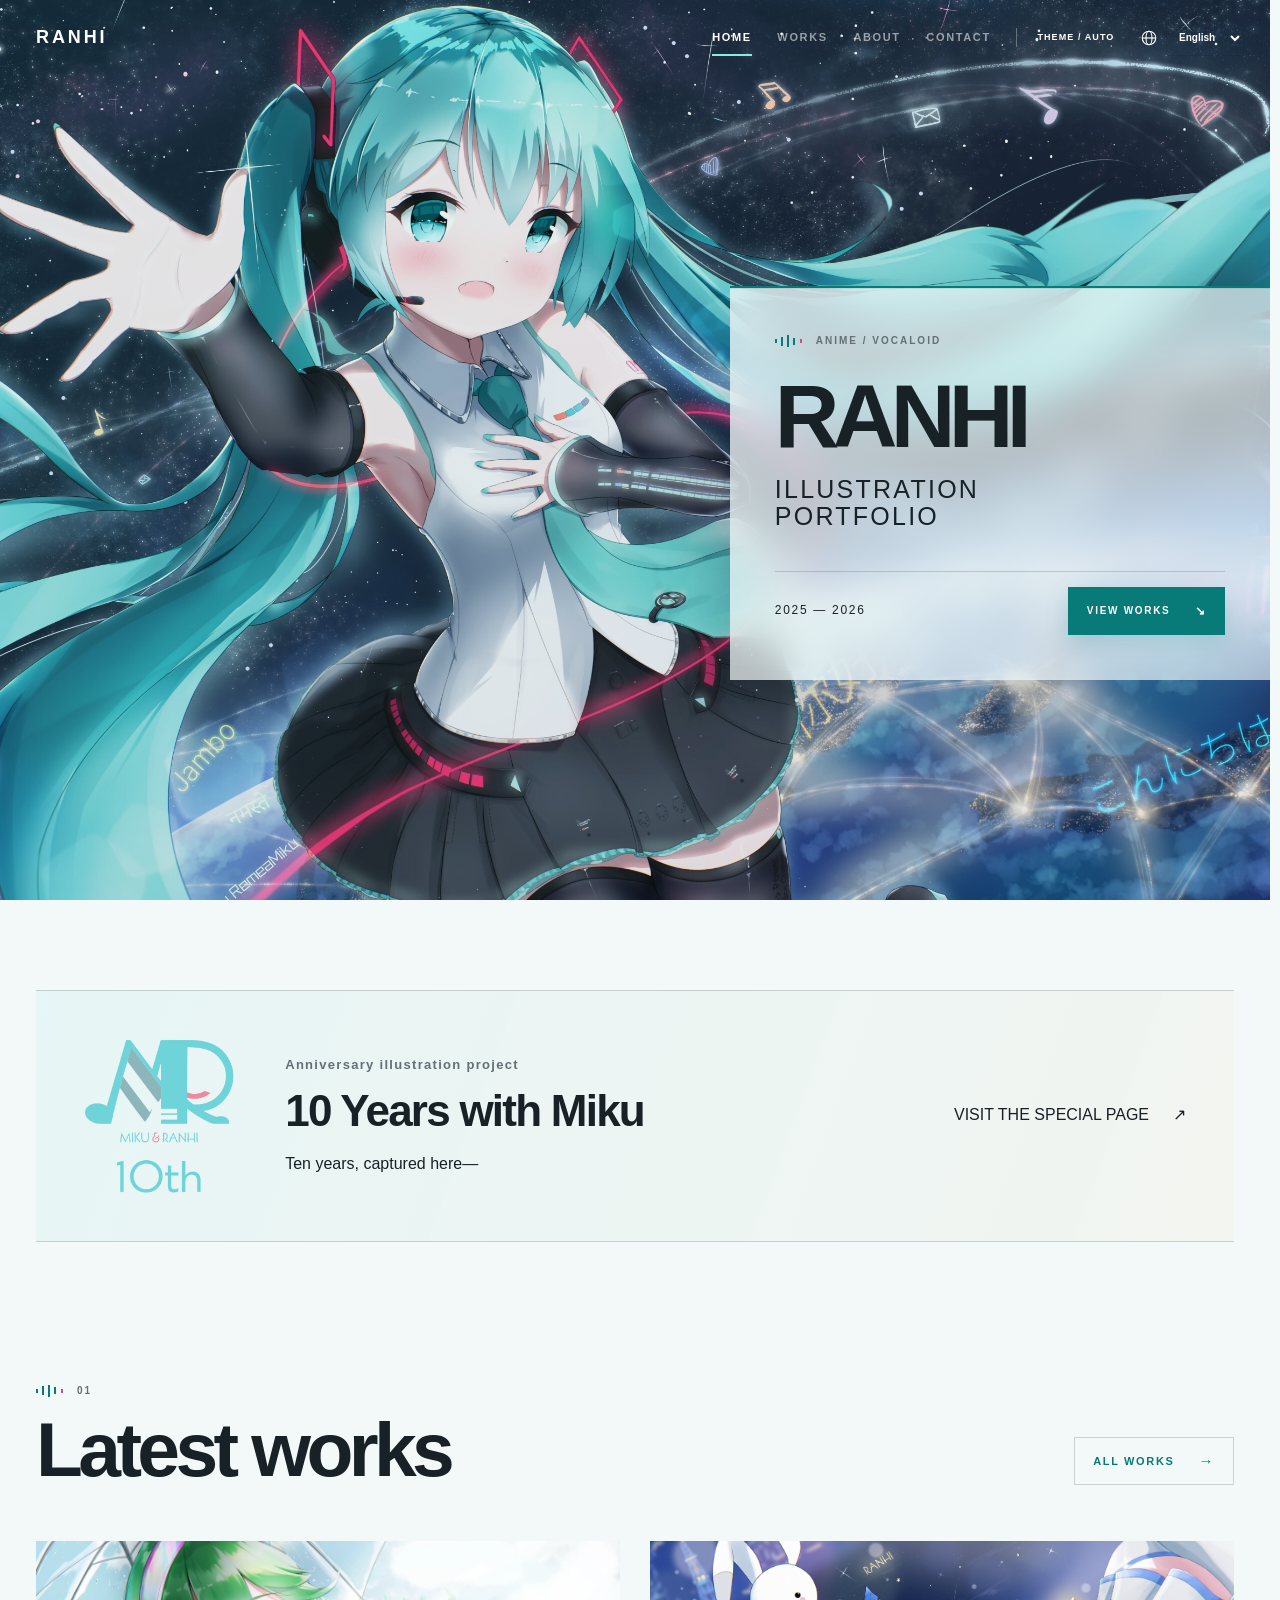
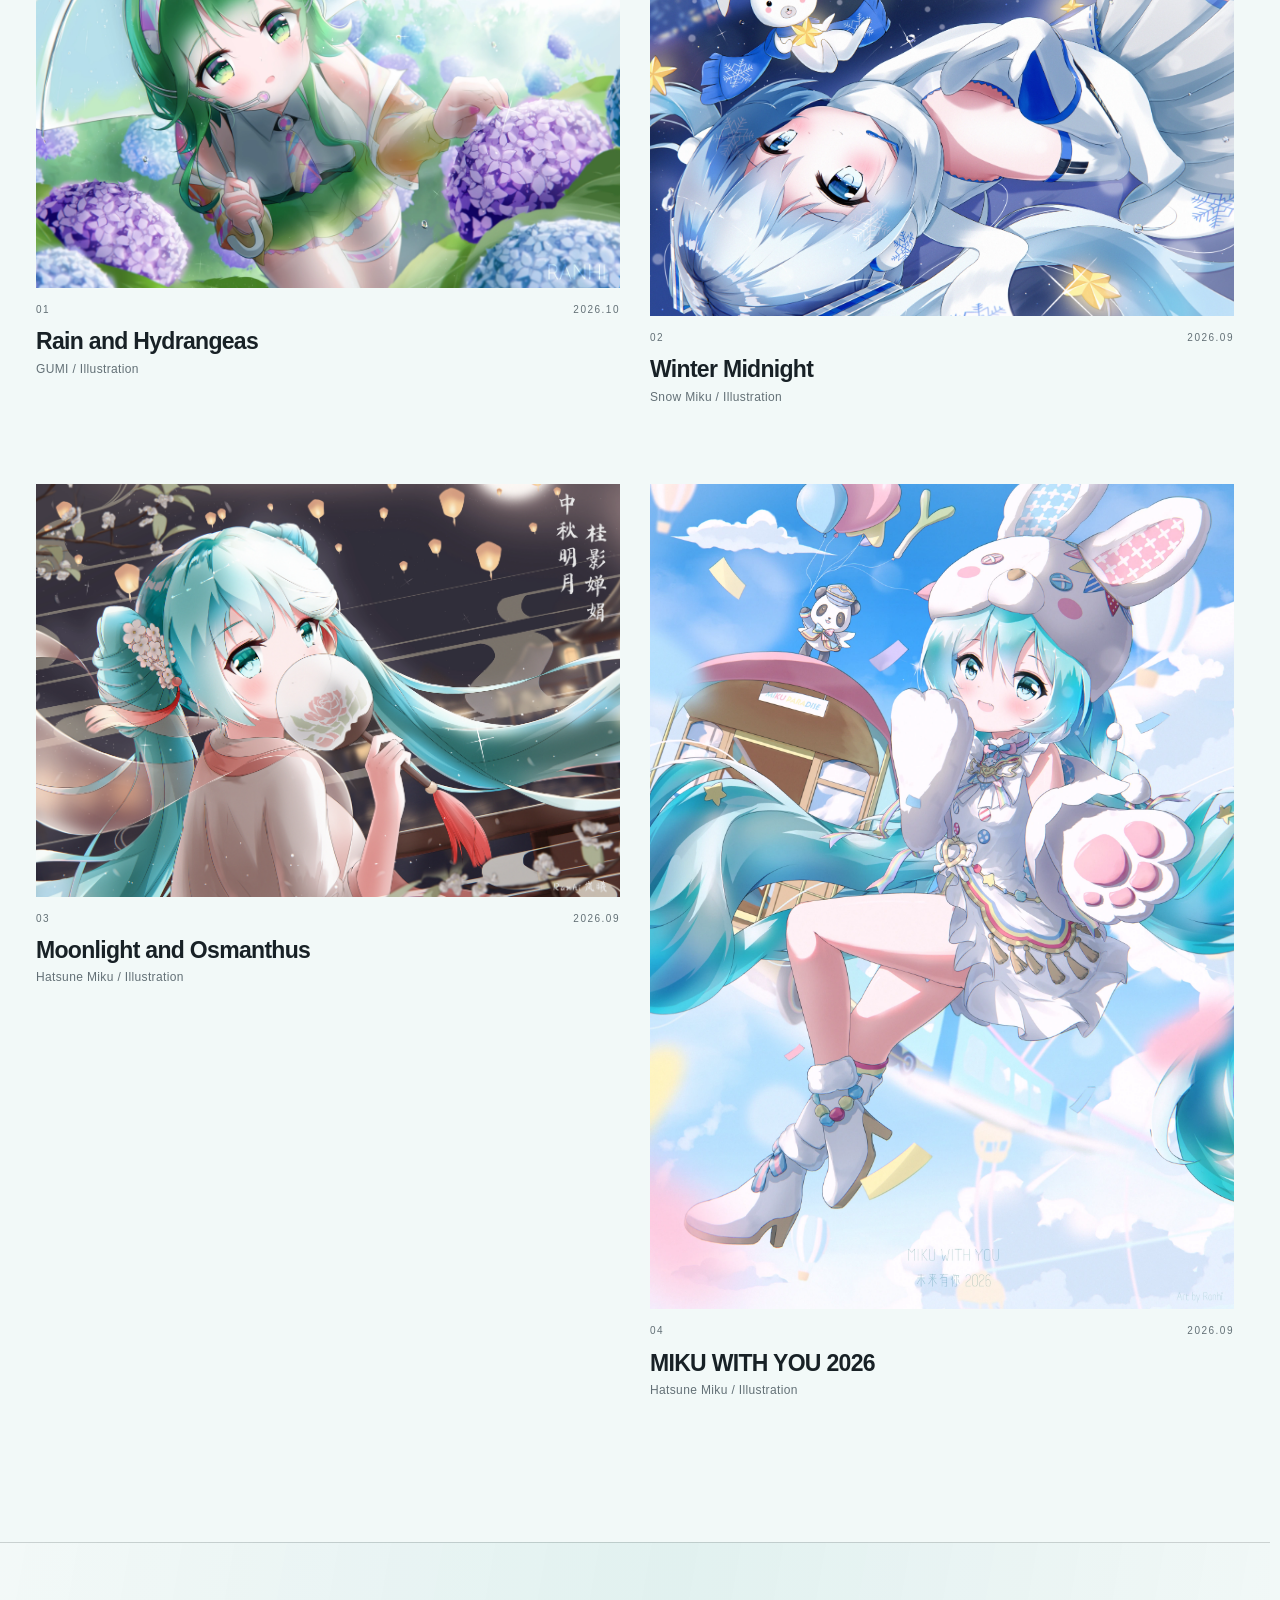
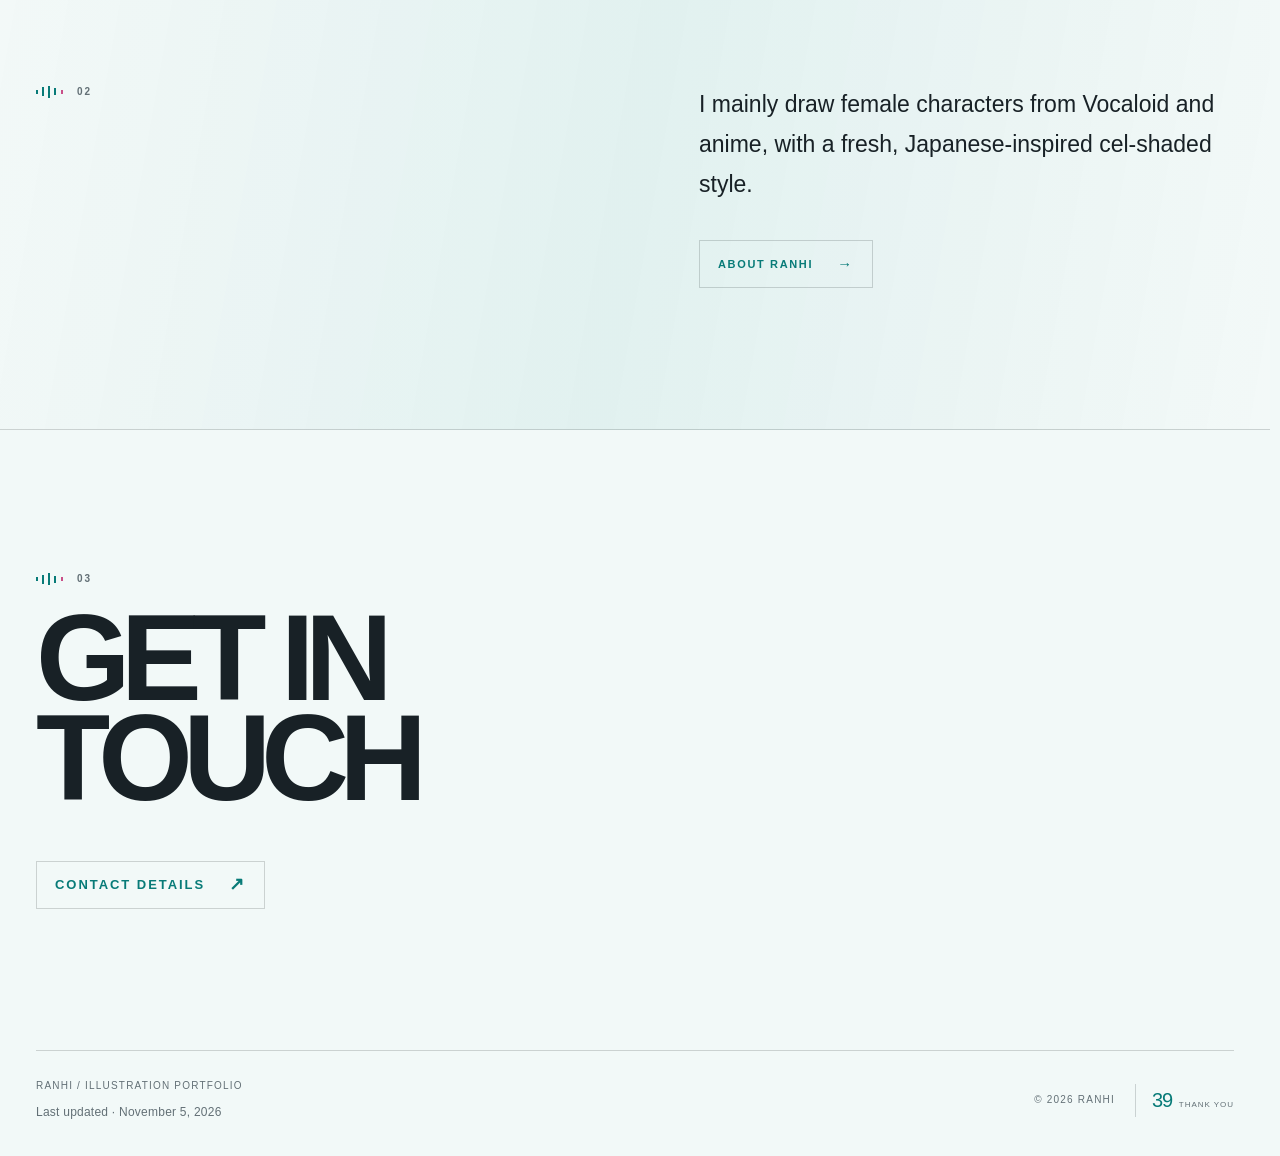
==== index.html @ 5abc390b "Update artist story with recent connection and guidance" ====
<!doctype html>
<html lang="en">
  <head>
    <meta charset="utf-8" />
    <link rel="canonical" href="https://ranhi.net/" />
    <meta name="viewport" content="width=device-width,initial-scale=1" />
    <meta name="description" content="RANHI — Anime illustration portfolio." />
    <title>RANHI — Illustration Portfolio</title>
    <link rel="icon" type="image/png" href="images/favicon.png" />
    <link rel="apple-touch-icon" href="images/favicon.png" />
    <script src="theme.js?v=20261007-1"></script>
    <style>html[data-i18n-state="loading"] body { visibility: hidden; }</style>
    <script src="i18n.js?v=20261105-1"></script>
    <link rel="stylesheet" href="style.css" />
    <link rel="stylesheet" href="atmosphere.css" />
    <link rel="stylesheet" href="theme.css?v=20260922-8" />
    <link rel="stylesheet" href="i18n.css?v=20261004-4" />
    <link rel="stylesheet" href="anniversary.css?v=20261103-1" />
  </head>
  <body class="home-page" data-page-title="portfolio">
    <header class="site-header site-header--overlay">
      <div class="container nav">
        <a class="brand" href="./" aria-label="RANHI home">RANHI</a>
        <nav class="navlinks" aria-label="Primary">
          <a href="./" aria-current="page" data-i18n="home">HOME</a
          ><a href="works/" data-i18n="works">WORKS</a><a href="about/" data-i18n="about">ABOUT</a
          ><a href="contact/" data-i18n="contact">CONTACT</a
          ><button class="theme-toggle" type="button" data-theme-toggle>
            THEME / AUTO
          </button>
          <label class="language-picker">
            <svg class="language-icon" viewBox="0 0 24 24" aria-hidden="true" focusable="false">
              <circle cx="12" cy="12" r="9"></circle>
              <ellipse cx="12" cy="12" rx="4" ry="9"></ellipse>
              <path d="M3 12h18"></path>
            </svg>
            <select data-language-select aria-label="Language">
              <option value="zh-Hans" lang="zh-Hans">简体中文</option>
              <option value="zh-Hant" lang="zh-Hant">繁體中文</option>
              <option value="en" lang="en">English</option>
              <option value="ja" lang="ja">日本語</option>
            </select>
          </label>
        </nav>
      </div>
    </header>
    <main>
      <!-- Full-screen cover and introduction -->
      <section class="hero" aria-labelledby="hero-title">
        <div
          class="hero-background"
          role="img"
          aria-label="Hatsune Miku cover illustration"
        ></div>
        <div class="hero-shade"></div>
        <div class="container hero-layout">
          <div class="glass-panel">
            <p class="eyebrow eyebrow--light" lang="en">
              ANIME / VOCALOID
            </p>
            <h1 id="hero-title">RANHI</h1>
            <p class="hero-subtitle">ILLUSTRATION<br />PORTFOLIO</p>
            <div class="hero-footer">
              <span>2025 — 2026</span
              ><a href="works/"
                >VIEW WORKS <span aria-hidden="true">↘</span></a
              >
            </div>
          </div>
        </div>
      </section>
      <!-- The special project is the first stop after the cover. -->
      <div class="anniversary-entry" data-home-content-start>
        <a class="anniversary-promo container" href="10-years-with-miku/" aria-labelledby="anniversary-promo-title anniversary-promo-action">
          <svg class="anniversary-logo" viewBox="247 289 506 520" aria-hidden="true" focusable="false">
            <image href="images/10-years-with-miku.png?v=20261004-2" width="1000" height="1000" />
          </svg>
          <div>
            <p class="anniversary-kicker" data-i18n="anniversaryLabel">Anniversary illustration project</p>
            <h2 id="anniversary-promo-title" lang="en">10 Years with Miku</h2>
            <p data-i18n="anniversaryPromo">Ten years, captured here—</p>
          </div>
          <span class="anniversary-promo-cta" id="anniversary-promo-action" data-i18n="anniversaryVisit">VISIT THE SPECIAL PAGE <span aria-hidden="true">↗</span></span>
        </a>
      </div>
      <!-- Latest four works; keep this order in sync with the Works page. -->
      <section class="section selected">
        <div class="container">
          <div class="section-head">
            <div>
              <p class="eyebrow">01</p>
              <h2>Latest works</h2>
            </div>
            <a class="text-link" href="works/"
              >ALL WORKS <span aria-hidden="true">→</span></a
            >
          </div>
          <div class="work-grid">
            <a class="work-card" href="works/#rain-and-hydrangeas">
              <div class="thumb">
                <img src="images/rain-and-hydrangeas.webp" alt="Rain and Hydrangeas — GUMI among hydrangeas after the rain" width="2564" height="1520" loading="lazy" />
              </div>
              <div class="card-meta"><span>01</span><span>2026.10</span></div>
              <h3 data-artwork-title="rain-and-hydrangeas">Rain and Hydrangeas</h3>
              <p>GUMI / Illustration</p>
            </a>
            <a class="work-card" href="works/#winter-midnight">
              <div class="thumb">
                <img
                  src="images/winter-midnight-a.webp"
                  alt="Winter Midnight — Snow Miku on the water on a snowy Sapporo night"
                  width="3071"
                  height="1969"
                  loading="lazy"
                />
              </div>
              <div class="card-meta"><span>02</span><span>2026.09</span></div>
              <h3 data-artwork-title="winter-midnight">Winter Midnight</h3>
              <p>Snow Miku / Illustration</p>
            </a>
            <a class="work-card" href="works/#moonlight-and-osmanthus">
              <div class="thumb">
                <img
                  src="images/moonlight-and-osmanthus.webp"
                  alt="Moonlight and Osmanthus"
                  width="4961"
                  height="3508"
                  loading="lazy"
                />
              </div>
              <div class="card-meta"><span>03</span><span>2026.09</span></div>
              <h3 data-artwork-title="moonlight-and-osmanthus">Moonlight and Osmanthus</h3>
              <p>Hatsune Miku / Illustration</p>
            </a>
            <a class="work-card" href="works/#miku-with-you"
              ><div class="thumb">
                <img
                  src="images/miku-with-you-2026-a.webp"
                  alt="MIKU WITH YOU 2026"
                  loading="lazy"
                />
              </div>
              <div class="card-meta"><span>04</span><span>2026.09</span></div>
              <h3 data-artwork-title="miku-with-you" data-title-original lang="en">MIKU WITH YOU 2026</h3>
              <p>Hatsune Miku / Illustration</p></a
            >

          </div>
        </div>
      </section>
      <!-- Short artist introduction -->
      <section class="section artist-intro">
        <div class="container about-grid">
          <div>
            <p class="eyebrow">02</p>
            <h2>My story</h2>
          </div>
          <div>
            <p class="intro-copy">
              I mainly draw female characters from Vocaloid and anime, with a fresh, Japanese-inspired cel-shaded style.
            </p>
            <a class="text-link" href="about/"
              >ABOUT RANHI <span aria-hidden="true">→</span></a
            >
          </div>
        </div>
      </section>
      <!-- Contact call to action -->
      <section class="section contact-callout">
        <div class="container">
          <p class="eyebrow">03</p>
          <h2>GET IN<br />TOUCH</h2>
          <a class="text-link text-link--large" href="contact/"
            >GET IN TOUCH <span aria-hidden="true">↗</span></a
          >
        </div>
      </section>
    </main>
    <footer class="footer container">
      <div class="footer-meta">
        <span lang="en">RANHI / ILLUSTRATION PORTFOLIO</span>
        <span class="last-updated"><span data-i18n="lastUpdated">Last updated</span> · <time data-last-updated datetime="2026-11-05">November 5, 2026</time></span>
      </div>
      <div class="footer-signoff">
        <span>© 2026 RANHI</span
        ><span class="miku-signature" lang="en" aria-label="39 — Thank you"
          ><b aria-hidden="true">39</b
          ><small aria-hidden="true">THANK YOU</small></span
        >
      </div>
    </footer>
  </body>
</html>
---- style.css ----
:root {
  --ink: #182126;
  --paper: #f4f5f2;
  --line: rgba(24, 33, 38, 0.18);
  --muted: #637076;
  --aqua: #67d7d2;
}
* {
  box-sizing: border-box;
}
html {
  scroll-behavior: smooth;
}
body {
  margin: 0;
  background: var(--paper);
  color: var(--ink);
  font-family: Inter, "Noto Sans JP", "Helvetica Neue", Arial, sans-serif;
  line-height: 1.65;
  overflow-x: hidden;
}
a {
  color: inherit;
  text-decoration: none;
}
img {
  display: block;
  max-width: 100%;
}
button {
  font: inherit;
}
.container {
  width: min(1220px, calc(100% - 72px));
  margin: auto;
}
.site-header {
  height: 76px;
  border-bottom: 1px solid var(--line);
  background: rgba(244, 245, 242, 0.9);
  backdrop-filter: blur(15px);
  position: sticky;
  top: 0;
  z-index: 10;
}
.site-header--overlay {
  position: absolute;
  width: 100%;
  background: linear-gradient(#06151c80, transparent);
  border: 0;
  backdrop-filter: none;
  color: #fff;
}
.nav {
  height: 100%;
  display: flex;
  align-items: center;
  justify-content: space-between;
}
.brand {
  font-size: 18px;
  font-weight: 800;
  letter-spacing: 0.16em;
}
.navlinks {
  display: flex;
  align-items: center;
  gap: 30px;
  font-size: 11px;
  font-weight: 600;
  letter-spacing: 0.15em;
}
.navlinks a {
  opacity: 0.55;
  transition: opacity 0.2s;
}
.navlinks a:hover,
.navlinks a[aria-current="page"] {
  opacity: 1;
}
.hero {
  min-height: 100svh;
  position: relative;
  isolation: isolate;
  display: grid;
  align-items: end;
  padding: 132px 0 66px;
  color: #fff;
  overflow: hidden;
}
.hero-background {
  position: absolute;
  inset: -22px;
  background: url("images/cover-the-new-mirai.webp") center/cover no-repeat;
  filter: brightness(0.77) saturate(0.84) blur(5px);
  z-index: -2;
}
.hero-shade {
  position: absolute;
  inset: 0;
  background:
    linear-gradient(115deg, rgba(5, 20, 28, 0.52), rgba(5, 20, 28, 0.04) 65%),
    linear-gradient(0deg, rgba(5, 20, 28, 0.36), transparent 55%);
  z-index: -1;
}
.hero-layout {
  display: flex;
  justify-content: flex-start;
}
.glass-panel {
  width: min(560px, 100%);
  padding: clamp(32px, 5vw, 70px);
  border: 1px solid rgba(255, 255, 255, 0.4);
  background: linear-gradient(
    135deg,
    rgba(255, 255, 255, 0.22),
    rgba(255, 255, 255, 0.06)
  );
  box-shadow:
    0 20px 70px rgba(0, 0, 0, 0.24),
    inset 0 1px rgba(255, 255, 255, 0.28);
  backdrop-filter: blur(18px);
  border-radius: 3px;
}
.eyebrow {
  margin: 0;
  color: var(--muted);
  font-size: 10px;
  font-weight: 600;
  letter-spacing: 0.2em;
}
.eyebrow--light {
  color: rgba(255, 255, 255, 0.83);
}
.glass-panel h1,
.page-intro h1 {
  font-size: clamp(64px, 10vw, 148px);
  line-height: 0.82;
  letter-spacing: -0.075em;
  margin: 30px 0 23px;
}
.hero-subtitle {
  font-size: clamp(17px, 2.1vw, 25px);
  line-height: 1.1;
  letter-spacing: 0.09em;
  margin: 0;
}
.hero-footer {
  margin-top: 64px;
  padding-top: 15px;
  border-top: 1px solid rgba(255, 255, 255, 0.42);
  display: flex;
  align-items: center;
  justify-content: space-between;
  font-size: 10px;
  letter-spacing: 0.17em;
}
.hero-footer a {
  font-weight: 700;
}
.hero-footer span {
  font-size: 1.2em;
}
.section {
  padding: clamp(84px, 11vw, 165px) 0;
}
.section-head {
  display: flex;
  justify-content: space-between;
  align-items: flex-end;
  gap: 32px;
  margin-bottom: 56px;
}
.section h2 {
  font-size: clamp(43px, 6vw, 78px);
  line-height: 0.93;
  letter-spacing: -0.06em;
  margin: 15px 0 0;
}
.text-link {
  display: inline-flex;
  gap: 15px;
  border-bottom: 1px solid currentColor;
  padding-bottom: 7px;
  font-size: 11px;
  font-weight: 700;
  letter-spacing: 0.15em;
  white-space: nowrap;
}
.text-link span {
  font-size: 1.35em;
  line-height: 0.7;
}
.work-grid {
  display: grid;
  grid-template-columns: repeat(2, minmax(0, 1fr));
  gap: 76px 30px;
}
.thumb {
  background: #e4e9e7;
  overflow: hidden;
}
.thumb img {
  width: 100%;
  height: auto;
  transition:
    transform 0.55s cubic-bezier(0.2, 0.7, 0.2, 1),
    filter 0.4s;
}
.work-card:hover img {
  transform: scale(1.018);
  filter: saturate(1.08);
}
.card-meta {
  display: flex;
  justify-content: space-between;
  margin-top: 14px;
  color: var(--muted);
  font-size: 10px;
  letter-spacing: 0.15em;
}
.work-card h3 {
  font-size: clamp(17px, 2vw, 23px);
  letter-spacing: -0.03em;
  line-height: 1.15;
  margin: 10px 0 5px;
}
.work-card p,
.type {
  margin: 0;
  color: var(--muted);
  font-size: 12px;
  letter-spacing: 0.03em;
}
.artist-intro {
  border-top: 1px solid var(--line);
  border-bottom: 1px solid var(--line);
}
.about-grid,
.about-page-grid {
  display: grid;
  grid-template-columns: repeat(2, minmax(0, 1fr));
  gap: clamp(45px, 10vw, 170px);
}
.intro-copy,
.bio {
  font-size: clamp(17px, 2vw, 23px);
  line-height: 1.75;
  margin: 0 0 36px;
}
.contact-callout h2 {
  font-size: clamp(54px, 9.5vw, 145px);
  letter-spacing: -0.08em;
  line-height: 0.82;
  margin: 22px 0 52px;
}
.text-link--large {
  font-size: 13px;
}
.footer {
  border-top: 1px solid var(--line);
  padding: 27px 0 33px;
  display: flex;
  justify-content: space-between;
  color: var(--muted);
  font-size: 10px;
  letter-spacing: 0.12em;
}
.page-intro {
  padding: clamp(92px, 13vw, 170px) 0 clamp(68px, 9vw, 110px);
  border-bottom: 1px solid var(--line);
}
.page-intro h1 {
  margin: 24px 0 30px;
}
.works-intro h1 {
  font-size: clamp(57px, 9vw, 132px);
}
.page-lead {
  max-width: 550px;
  margin: 0;
  color: var(--muted);
  font-size: 15px;
}
.about-page-grid {
  padding: clamp(75px, 10vw, 140px) 0;
}
.facts {
  display: grid;
  grid-template-columns: repeat(2, minmax(0, 1fr));
  gap: 26px;
}
.facts--stack {
  display: grid;
  grid-template-columns: 1fr;
  gap: 24px;
}
.fact {
  border-top: 1px solid var(--line);
  padding-top: 11px;
}
.fact span,
.detail dt,
.notes > span,
.variant > span {
  color: var(--muted);
  font-size: 10px;
  font-weight: 600;
  letter-spacing: 0.16em;
}
.fact strong {
  display: block;
  font-size: 15px;
  line-height: 1.55;
  margin-top: 7px;
}
.fact small {
  color: var(--muted);
  font-size: 11px;
  font-weight: 500;
}
.detail {
  display: grid;
  grid-template-columns: minmax(0, 1.32fr) minmax(290px, 0.68fr);
  align-items: start;
  gap: clamp(42px, 7vw, 104px);
  padding: clamp(75px, 11vw, 145px) 0;
  border-bottom: 1px solid var(--line);
  scroll-margin-top: 76px;
}
.detail-image {
  background: #e4e9e7;
}
.detail-image img {
  width: 100%;
  height: auto;
  opacity: 1;
  transition: opacity 0.11s ease;
}
.detail-image img.is-changing {
  opacity: 0.12;
}
.detail-info {
  padding-top: 6px;
}
.detail-info h2 {
  font-size: clamp(34px, 4.2vw, 58px);
  line-height: 0.98;
  letter-spacing: -0.06em;
  margin: 14px 0 10px;
}
.detail-info .type {
  margin-bottom: 31px;
}
.detail dl {
  display: grid;
  grid-template-columns: repeat(2, minmax(0, 1fr));
  gap: 24px 18px;
  border-top: 1px solid var(--line);
  padding-top: 18px;
  margin: 31px 0 0;
}
.detail dl div {
  min-width: 0;
}
.detail dd {
  font-size: 13px;
  margin: 5px 0 0;
}
.notes {
  border-top: 1px solid var(--line);
  padding-top: 18px;
  margin-top: 42px;
}
.notes p {
  font-size: 13px;
  color: #3d4b50;
  margin: 10px 0 0;
}
.variant {
  display: flex;
  align-items: center;
  justify-content: space-between;
  padding: 14px 0;
  border-top: 1px solid var(--line);
  border-bottom: 1px solid var(--line);
}
.variant > div {
  display: flex;
  gap: 5px;
}
.variant button {
  cursor: pointer;
  width: 34px;
  height: 31px;
  border: 1px solid var(--line);
  color: var(--ink);
  background: transparent;
  font-size: 11px;
  font-weight: 700;
}
.variant button[aria-pressed="true"] {
  background: var(--ink);
  color: var(--paper);
  border-color: var(--ink);
}
.contact-page {
  min-height: calc(100svh - 76px - 72px);
}
.contact-page h1 {
  font-size: clamp(56px, 9vw, 132px);
  line-height: 0.83;
}
.contact-list {
  margin-top: 65px;
  max-width: 700px;
}
.contact-list a {
  border-top: 1px solid var(--line);
  padding: 18px 0;
  display: flex;
  justify-content: space-between;
  font-size: clamp(17px, 2vw, 25px);
  letter-spacing: -0.03em;
}
.contact-list a:last-child {
  border-bottom: 1px solid var(--line);
}
@media (max-width: 760px) {
  .container {
    width: min(100% - 34px, 1220px);
  }
  .site-header {
    height: 64px;
  }
  .navlinks {
    gap: 13px;
    font-size: 9px;
    letter-spacing: 0.11em;
  }
  .brand {
    font-size: 16px;
  }
  .hero {
    padding: 100px 0 32px;
    min-height: 760px;
  }
  .hero-background {
    background-position: 45% center;
    inset: -15px;
  }
  .glass-panel {
    padding: 31px 25px;
  }
  .glass-panel h1 {
    margin-top: 26px;
  }
  .hero-footer {
    margin-top: 48px;
  }
  .section-head {
    display: block;
    margin-bottom: 42px;
  }
  .section-head .text-link {
    margin-top: 28px;
  }
  .work-grid {
    grid-template-columns: 1fr;
    gap: 52px;
  }
  .about-grid,
  .about-page-grid,
  .detail {
    grid-template-columns: 1fr;
    gap: 40px;
  }
  .facts {
    grid-template-columns: 1fr 1fr;
  }
  .detail {
    padding: 74px 0;
  }
  .detail-info {
    padding: 0;
  }
  .footer {
    display: block;
    line-height: 2;
  }
  .footer span {
    display: block;
  }
  .page-intro {
    padding: 90px 0 65px;
  }
  .contact-page {
    min-height: calc(100svh - 64px - 72px);
  }
  .contact-list {
    margin-top: 42px;
  }
  .detail dl {
    gap: 18px;
  }
  .notes {
    margin-top: 32px;
  }
}
---- atmosphere.css ----
/* A quiet colour field behind the portfolio; artwork remains the visual focus. */
body {
  background:
    radial-gradient(
      68rem 46rem at -12% 24%,
      rgba(102, 217, 210, 0.12),
      transparent 62%
    ),
    radial-gradient(
      58rem 44rem at 112% 63%,
      rgba(218, 166, 220, 0.1),
      transparent 61%
    ),
    #f3f7f7;
  background-attachment: fixed;
}

.artist-intro {
  background: linear-gradient(
    100deg,
    rgba(255, 255, 255, 0.34),
    rgba(208, 239, 237, 0.2),
    rgba(255, 255, 255, 0.28)
  );
}
---- theme.css ----
:root,
[data-theme="light"] {
  color-scheme: light;
  --ink: #182126;
  --paper: #f3f7f7;
  --line: rgba(24, 33, 38, 0.18);
  --muted: #637076;
  --surface: rgba(244, 248, 248, 0.9);
  --image-surface: #e4e9e7;
}
html {
  scrollbar-gutter: stable;
  scrollbar-width: thin;
  scrollbar-color: color-mix(in srgb, var(--accent) 62%, var(--paper))
    var(--paper);
}
html::-webkit-scrollbar {
  width: 10px;
}
html::-webkit-scrollbar-track {
  background: var(--paper);
}
html::-webkit-scrollbar-thumb {
  background: color-mix(in srgb, var(--accent) 62%, var(--paper));
  border: 3px solid var(--paper);
  border-radius: 0;
}
html::-webkit-scrollbar-thumb:hover {
  background: color-mix(in srgb, var(--accent) 86%, var(--paper));
}
html::-webkit-scrollbar-corner {
  background: var(--paper);
}
@media (prefers-color-scheme: dark) {
  :root[data-theme="auto"] {
    color-scheme: dark;
    --ink: #edf5f3;
    --paper: #101719;
    --line: rgba(229, 244, 241, 0.18);
    --muted: #a1b1b0;
    --surface: rgba(16, 23, 25, 0.88);
    --image-surface: #1b292b;
  }
}
[data-theme="dark"] {
  color-scheme: dark;
  --ink: #edf5f3;
  --paper: #101719;
  --line: rgba(229, 244, 241, 0.18);
  --muted: #a1b1b0;
  --surface: rgba(16, 23, 25, 0.88);
  --image-surface: #1b292b;
}
body {
  background:
    radial-gradient(
      68rem 46rem at -12% 24%,
      rgba(102, 217, 210, 0.12),
      transparent 62%
    ),
    radial-gradient(
      58rem 44rem at 112% 63%,
      rgba(218, 166, 220, 0.1),
      transparent 61%
    ),
    var(--paper);
}
.site-header {
  background: var(--surface);
}
.thumb,
.detail-image {
  background: var(--image-surface);
}
.artist-intro {
  background: linear-gradient(
    100deg,
    rgba(255, 255, 255, 0.05),
    rgba(79, 165, 160, 0.1),
    rgba(255, 255, 255, 0.04)
  );
}
.notes p {
  color: var(--ink);
}
.theme-toggle {
  border: 0;
  border-left: 1px solid var(--line);
  background: transparent;
  color: inherit;
  padding: 2px 0 2px 20px;
  font-size: 9px;
  font-weight: 700;
  letter-spacing: 0.12em;
  cursor: pointer;
}
.theme-toggle:hover {
  color: var(--aqua);
}
.artist-portrait {
  width: min(190px, 45vw);
  aspect-ratio: 1;
  border-radius: 50%;
  object-fit: cover;
  border: 1px solid var(--line);
  box-shadow: 0 18px 42px rgba(16, 47, 52, 0.15);
}
.artist-copy {
  display: flex;
  align-items: flex-start;
  gap: clamp(24px, 4vw, 55px);
}
@media (max-width: 760px) {
  .theme-toggle {
    padding-left: 12px;
    font-size: 8px;
  }
  .artist-copy {
    display: block;
  }
  .artist-portrait {
    margin-bottom: 28px;
    width: 145px;
  }
}

@media (min-width: 761px) {
  .artist-portrait {
    width: min(135px, 35vw);
  }
  .artist-copy {
    gap: clamp(22px, 2.5vw, 32px);
  }
}

/* The homepage header stays above the cover and becomes glass on scroll. */
:root {
  --paper: #f2f9f8;
  --surface: rgba(242, 249, 248, 0.92);
  --ambient-mint: rgba(100, 220, 208, 0.14);
  --ambient-pink: rgba(219, 167, 211, 0.08);
  --edge-glow: none;
  --hero-overlay:
    linear-gradient(
      120deg,
      rgba(53, 204, 196, 0.08),
      rgba(204, 112, 166, 0.045)
    ),
    linear-gradient(rgba(7, 25, 34, 0.045), rgba(7, 25, 34, 0.1));
}
[data-theme="dark"] {
  --paper: #0b141c;
  --surface: rgba(11, 20, 28, 0.92);
  --image-surface: #13212b;
  --ambient-mint: rgba(57, 187, 181, 0.12);
  --ambient-pink: rgba(126, 108, 174, 0.08);
  --edge-glow: 0 1px 14px rgba(103, 215, 210, 0.09);
  --hero-overlay:
    linear-gradient(120deg, rgba(15, 112, 116, 0.17), rgba(82, 38, 91, 0.14)),
    linear-gradient(rgba(3, 10, 18, 0.16), rgba(3, 10, 18, 0.28));
}
@media (prefers-color-scheme: dark) {
  :root[data-theme="auto"] {
    --paper: #0b141c;
    --surface: rgba(11, 20, 28, 0.92);
    --image-surface: #13212b;
    --ambient-mint: rgba(57, 187, 181, 0.12);
    --ambient-pink: rgba(126, 108, 174, 0.08);
    --edge-glow: 0 1px 14px rgba(103, 215, 210, 0.09);
    --hero-overlay:
      linear-gradient(120deg, rgba(15, 112, 116, 0.17), rgba(82, 38, 91, 0.14)),
      linear-gradient(rgba(3, 10, 18, 0.16), rgba(3, 10, 18, 0.28));
  }
}
body {
  background:
    radial-gradient(
      68rem 46rem at -12% 24%,
      var(--ambient-mint),
      transparent 62%
    ),
    radial-gradient(
      58rem 44rem at 112% 63%,
      var(--ambient-pink),
      transparent 61%
    ),
    var(--paper);
  background-attachment: fixed;
}
html.home-intro-pending,
html.home-intro-pending body {
  overflow: hidden;
}
:root {
  --home-intro-duration: 0.9s;
}
.home-intro-pending .site-header--overlay,
.home-intro-pending .glass-panel {
  pointer-events: none;
}
.home-intro-pending .site-header--overlay {
  transition:
    opacity var(--home-intro-duration) ease,
    transform var(--home-intro-duration) cubic-bezier(0.2, 0.75, 0.22, 1);
}
.home-intro-pending .glass-panel {
  transition:
    opacity var(--home-intro-duration) ease,
    transform var(--home-intro-duration) cubic-bezier(0.2, 0.75, 0.22, 1),
    filter var(--home-intro-duration) ease;
}
.home-intro-pending:not(.home-intro-revealing) .site-header--overlay {
  opacity: 0;
  transform: translateY(-24px);
}
.home-intro-pending:not(.home-intro-revealing) .glass-panel {
  opacity: 0;
  transform: translateX(58px) scale(0.98);
  filter: blur(8px);
}
.home-intro-pending.home-intro-revealing .site-header--overlay,
.home-intro-pending.home-intro-revealing .glass-panel {
  opacity: 1;
  transform: none;
  filter: none;
}
.site-header {
  transition:
    opacity 0.3s ease,
    background-color 0.2s ease,
    color 0.2s ease,
    border-color 0.2s ease;
}
.site-header,
.detail-image,
.variant button[aria-pressed="true"] {
  box-shadow: var(--edge-glow);
}
.footer {
  align-items: center;
  gap: 20px;
}
.footer-signoff {
  display: flex;
  align-items: center;
  gap: 20px;
}
.miku-signature {
  display: inline-flex;
  align-items: baseline;
  gap: 7px;
  padding-left: 16px;
  border-left: 1px solid var(--line);
  color: var(--accent);
}
.miku-signature b {
  font-size: 20px;
  font-weight: 500;
  letter-spacing: -0.06em;
}
.miku-signature small {
  font-size: 8px;
  letter-spacing: 0.12em;
  color: var(--muted);
}
@media (max-width: 760px) {
  .footer .footer-signoff,
  .footer .miku-signature {
    display: inline-flex;
  }
}

/* Miku-inspired accents: mint controls, pink terminals, quiet musical ticks. */
:root {
  --accent: #087b78;
  --accent-fill: #087b78;
  --accent-on: #fff;
  --pink: #c94f88;
}
[data-theme="dark"] {
  --accent: #67d7d2;
  --accent-fill: #67d7d2;
  --accent-on: #102627;
  --pink: #ed91b9;
}
@media (prefers-color-scheme: dark) {
  :root[data-theme="auto"] {
    --accent: #67d7d2;
    --accent-fill: #67d7d2;
    --accent-on: #102627;
    --pink: #ed91b9;
  }
}
.navlinks a {
  position: relative;
}
.navlinks a[aria-current="page"]::after {
  content: "";
  position: absolute;
  left: 0;
  right: 0;
  bottom: -9px;
  height: 2px;
  background: var(--accent);
}
.navlinks a:hover,
.text-link,
.theme-toggle:hover,
.contact-list a:hover,
.work-card:hover h3 {
  color: var(--accent);
}
.variant button[aria-pressed="true"] {
  background: var(--accent-fill);
  border-color: var(--accent-fill);
  color: var(--accent-on);
}
.variant button {
  min-width: 44px;
  min-height: 44px;
}
a:focus-visible,
button:focus-visible {
  outline: 2px solid var(--accent);
  outline-offset: 5px;
}
.eyebrow {
  display: flex;
  align-items: center;
  gap: 12px;
}
.eyebrow::before {
  content: "";
  flex: 0 0 29px;
  height: 12px;
  background-image:
    linear-gradient(var(--accent), var(--accent)),
    linear-gradient(var(--accent), var(--accent)),
    linear-gradient(var(--accent), var(--accent)),
    linear-gradient(var(--accent), var(--accent)),
    linear-gradient(var(--pink), var(--pink));
  background-position:
    0 50%,
    6px 50%,
    12px 50%,
    18px 50%,
    25px 50%;
  background-repeat: no-repeat;
  background-size:
    2px 4px,
    2px 9px,
    2px 12px,
    2px 7px,
    2px 4px;
  animation: miku-wave 1.8s ease-in-out infinite;
}
@keyframes miku-wave {
  0%,
  100% {
    background-size:
      2px 4px,
      2px 9px,
      2px 12px,
      2px 7px,
      2px 4px;
  }
  25% {
    background-size:
      2px 9px,
      2px 5px,
      2px 8px,
      2px 12px,
      2px 6px;
  }
  50% {
    background-size:
      2px 12px,
      2px 7px,
      2px 4px,
      2px 8px,
      2px 11px;
  }
  75% {
    background-size:
      2px 6px,
      2px 12px,
      2px 9px,
      2px 4px,
      2px 8px;
  }
}
.reveal-title {
  opacity: 0;
  transform: translateY(28px);
  filter: blur(3px);
  transition:
    opacity 0.72s ease,
    transform 0.72s cubic-bezier(0.2, 0.75, 0.25, 1),
    filter 0.62s ease;
  will-change: opacity, transform, filter;
}
.reveal-title.is-visible {
  opacity: 1;
  transform: translateY(0);
  filter: blur(0);
}
.page-intro {
  position: relative;
}
.page-intro::after {
  content: "";
  position: absolute;
  bottom: -1px;
  left: 0;
  width: 65px;
  height: 2px;
  background: linear-gradient(
    to right,
    var(--accent) 0 50px,
    transparent 50px 60px,
    var(--pink) 60px
  );
}
.glass-panel {
  border-top: 2px solid rgba(103, 215, 210, 0.7);
}
.site-header--overlay:not(.is-scrolled) {
  --accent: #8beae4;
  --pink: #f3a6ca;
}
.artist-portrait {
  outline: 1px solid var(--accent);
  outline-offset: 5px;
}

.site-header {
  background: color-mix(in srgb, var(--paper) 74%, transparent);
}
.site-header--overlay {
  position: fixed;
  inset: 0 0 auto;
  background: transparent;
  color: #fff;
  border-bottom: 1px solid transparent;
  backdrop-filter: none;
  -webkit-backdrop-filter: none;
  transition:
    background-color 0.2s ease,
    color 0.2s ease,
    border-color 0.2s ease;
}
.site-header--overlay .theme-toggle {
  border-left-color: rgba(255, 255, 255, 0.3);
}
.site-header--overlay.is-scrolled {
  background: var(--surface);
  background: color-mix(in srgb, var(--paper) 74%, transparent);
  color: var(--ink);
  border-bottom-color: var(--line);
  backdrop-filter: blur(18px);
  -webkit-backdrop-filter: blur(18px);
}
.site-header--overlay.is-scrolled .theme-toggle {
  border-left-color: var(--line);
}

/* Short, interaction-led motion: nothing loops or delays reading. */
/* Keep the cover's left-hand portrait clear of the introduction. */
.hero-background {
  filter: none;
}
.hero-shade {
  background: var(--hero-overlay);
}
.hero-layout {
  justify-content: flex-end;
  width: min(1220px, calc(100% - 36px));
  margin-right: 0;
}
.glass-panel {
  width: min(540px, 100%);
  padding: clamp(28px, 3.5vw, 48px);
  color: var(--ink);
  background: var(--surface);
  background: linear-gradient(
    135deg,
    color-mix(in srgb, var(--paper) 78%, transparent),
    color-mix(in srgb, var(--paper) 62%, transparent)
  );
  border: 0;
  border-top: 2px solid var(--accent);
  border-radius: 0;
  box-shadow:
    0 20px 60px rgba(5, 20, 28, 0.18),
    inset 0 1px color-mix(in srgb, var(--accent) 12%, transparent);
  backdrop-filter: blur(18px);
  -webkit-backdrop-filter: blur(18px);
}
.glass-panel .eyebrow {
  color: var(--muted);
}
.glass-panel .hero-footer {
  border-top-color: var(--line);
}
.glass-panel .hero-footer a {
  color: var(--accent-on);
  background: var(--accent-fill);
  border-color: var(--accent-fill);
  box-shadow: 0 8px 22px color-mix(in srgb, var(--accent) 18%, transparent);
}
.glass-panel .hero-footer a:hover,
.glass-panel .hero-footer a:focus-visible {
  color: var(--accent-on);
  border-color: var(--accent);
  background-color: var(--accent-fill);
  box-shadow: 0 10px 28px color-mix(in srgb, var(--accent) 28%, transparent);
}
.glass-panel h1 {
  font-size: clamp(64px, 7vw, 104px);
}
.glass-panel .hero-footer {
  margin-top: 40px;
}
@media (max-width: 760px) {
  .hero-layout {
    justify-content: flex-end;
    width: calc(100% - 17px);
    margin-right: 0;
  }
  .glass-panel {
    width: min(380px, 100%);
    padding: 26px;
  }
  .glass-panel h1 {
    font-size: 64px;
  }
  .glass-panel .hero-footer {
    margin-top: 28px;
  }
}

.variant-stage {
  position: relative;
}
.variant-stage > img {
  transition: none;
}
.variant-stage > .variant-overlay {
  position: absolute;
  inset: 0;
  width: 100%;
  height: 100%;
  object-fit: contain;
  pointer-events: none;
}

.contact-list a {
  padding: 20px 24px;
  gap: 20px;
  overflow-wrap: anywhere;
}
.contact-list a > span {
  flex-shrink: 0;
}
@media (max-width: 760px) {
  .contact-list a {
    padding: 18px 16px;
    gap: 12px;
  }
}

.text-link,
.contact-list a,
.hero-footer a,
.work-card,
.variant button,
.theme-toggle,
.artist-portrait {
  transition:
    transform 0.2s ease,
    color 0.2s ease,
    background-color 0.2s ease,
    border-color 0.2s ease;
}
.text-link > span,
.contact-list a > span,
.hero-footer a > span {
  display: inline-block;
}
.text-link,
.hero-footer a {
  display: inline-flex;
  align-items: center;
  justify-content: space-between;
  gap: 24px;
  min-height: 48px;
  padding: 12px 18px;
  border: 1px solid var(--line);
  border-radius: 0;
  text-decoration: none;
  line-height: 1.4;
}
.text-link > span,
.hero-footer a > span {
  line-height: 1;
}
.hero-footer {
  gap: 16px;
  flex-wrap: wrap;
}
.hero-footer a {
  border-color: rgba(255, 255, 255, 0.45);
  color: #fff;
}
.text-link:focus-visible {
  background-color: color-mix(in srgb, var(--accent) 8%, transparent);
  border-color: var(--accent);
}
.navlinks a::before {
  content: "";
  position: absolute;
  inset: auto 0 -9px;
  height: 2px;
  background: var(--accent);
  transform: scaleX(0);
  transform-origin: left;
  transition: transform 0.2s ease;
}
.navlinks a:focus-visible::before {
  transform: scaleX(1);
}
.variant button:active,
.theme-toggle:active {
  transform: scale(0.95);
}
@media (hover: hover) and (pointer: fine) {
  .navlinks a:hover::before {
    transform: scaleX(1);
  }
  .text-link:hover {
    background-color: color-mix(in srgb, var(--accent) 8%, transparent);
    border-color: var(--accent);
  }
  .hero-footer a:hover {
    background-color: rgba(255, 255, 255, 0.12);
    border-color: #fff;
  }
  .contact-list a:hover {
    background-color: color-mix(in srgb, var(--accent) 5%, transparent);
  }
  .work-card:hover {
    transform: translateY(-3px);
  }
  .work-card:hover img {
    transform: none;
  }
  .home-page .work-card:hover {
    transform: none;
  }
  .home-page .work-card .thumb img {
    transform: scale(1);
    transform-origin: center;
    transition:
      transform 0.8s cubic-bezier(0.2, 0.7, 0.2, 1),
      filter 0.4s ease;
  }
  .home-page .work-card:hover .thumb img,
  .home-page .work-card:focus-visible .thumb img {
    transform: scale(1.045);
    filter: saturate(1.04);
  }
  .artist-portrait:hover {
    transform: none;
  }
  .variant button:hover {
    border-color: var(--accent);
  }
}
@media (prefers-reduced-motion: reduce) {
  html {
    scroll-behavior: auto;
  }
  *,
  *::before,
  *::after {
    transition: none !important;
    animation: none !important;
  }
  .work-card:hover,
  .work-card:hover img,
  .artist-portrait:hover,
  .variant button:active,
  .theme-toggle:active,
  .text-link > span,
  .contact-list a > span,
  .hero-footer a > span {
    transform: none !important;
  }
  .reveal-title {
    opacity: 1 !important;
    transform: none !important;
    filter: none !important;
  }
}
---- i18n.css ----
/* The date records the release, not the visitor's current date. */
.footer-meta {
  display: flex;
  flex-direction: column;
  gap: 8px;
  min-width: 0;
}
.last-updated {
  font-size: 12px;
  line-height: 1.7;
  letter-spacing: 0.02em;
}
.footer .last-updated > span {
  display: inline;
}
html:is(:lang(zh), :lang(ja)) .last-updated {
  font-size: 13px;
}

/* Language controls share the site's sharp-edged, theme-aware design. */
.language-picker {
  display: flex;
  align-items: center;
  gap: 8px;
  min-width: 0;
  font-size: 10px;
  letter-spacing: 0.04em;
}
.language-icon {
  width: 18px;
  height: 18px;
  flex: 0 0 18px;
  fill: none;
  stroke: currentColor;
  stroke-width: 1.5;
}
.language-picker select {
  min-width: 0;
  max-width: 100%;
  min-height: 36px;
  border: 1px solid var(--line);
  border-radius: 0;
  background: transparent;
  color: inherit;
  font: inherit;
  padding: 6px 8px;
  cursor: pointer;
}
.language-picker option {
  color: var(--ink);
  background: var(--paper);
}
.language-picker select:focus-visible {
  outline: 2px solid var(--accent, var(--aqua));
  outline-offset: 3px;
}
.language-picker select:hover {
  border-color: var(--accent, var(--aqua));
}
.navlinks {
  gap: clamp(12px, 2vw, 26px);
}
.navlinks > a,
.theme-toggle {
  white-space: nowrap;
}
html:lang(zh) body {
  font-family: Inter, "Noto Sans SC", "Noto Sans TC", "Microsoft YaHei", "PingFang SC", "PingFang TC", sans-serif;
}
html:lang(zh-Hant) body {
  font-family: Inter, "Noto Sans TC", "PingFang TC", "Microsoft JhengHei", sans-serif;
}
/* CJK headings need more leading than the compact Latin display type. */
html:not(:lang(en)) .section h2,
html:not(:lang(en)) .page-intro h1,
html:not(:lang(en)) .hero-subtitle {
  line-height: 1.2;
  letter-spacing: 0;
  overflow-wrap: anywhere;
}
html:not(:lang(en)) .contact-page h1 {
  font-size: clamp(38px, 6.4vw, 92px);
}
html:not(:lang(en)) .hero-subtitle {
  font-size: clamp(28px, 3.4vw, 48px);
}
/* Translated titles need natural CJK spacing; original event names keep Latin styling. */
[data-artwork-title]:is(:lang(zh), :lang(ja)) {
  line-height: 1.35;
  letter-spacing: 0.02em;
  overflow-wrap: anywhere;
}
@media (max-width: 1050px) {
  .navlinks {
    gap: 14px;
    letter-spacing: 0.04em;
  }
  .theme-toggle {
    padding-left: 12px;
  }
}
/* Two rows keep all four page links and both controls accessible on phones. */
@media (max-width: 800px) {
  .detail {
    scroll-margin-top: 108px;
  }
  .site-header {
    height: auto;
    min-height: 96px;
  }
  .site-header .nav {
    display: grid;
    grid-template-columns: repeat(12, minmax(0, 1fr));
    gap: 8px;
    padding-block: 10px;
  }
  .nav .brand {
    grid-column: 1 / 4;
    grid-row: 1;
  }
  .navlinks {
    display: contents;
  }
  .navlinks > a {
    grid-row: 2;
    grid-column: span 3;
    text-align: center;
    padding-block: 5px;
    font-size: 10px;
    letter-spacing: 0.02em;
  }
  .navlinks .theme-toggle {
    grid-column: 4 / 8;
    grid-row: 1;
    padding: 6px 0;
    border-left: 0;
    font-size: 9px;
    letter-spacing: 0;
  }
  .language-picker {
    grid-column: 8 / 13;
    grid-row: 1;
    justify-content: flex-end;
  }
  .language-picker select {
    width: calc(100% - 26px);
    font-size: 11px;
  }
}

/* Dense CJK glyphs need larger controls, not the Latin display tracking. */
html:is(:lang(zh), :lang(ja)) .navlinks > a,
html:is(:lang(zh), :lang(ja)) .navlinks .theme-toggle,
html:is(:lang(zh), :lang(ja)) .language-picker select,
html:is(:lang(zh), :lang(ja)) .variant > span {
  font-size: 14px;
  line-height: 1.5;
  letter-spacing: 0.02em;
}
html:is(:lang(zh), :lang(ja)) .theme-toggle {
  font-family: inherit;
}
html:is(:lang(zh), :lang(ja)) .text-link,
html:is(:lang(zh), :lang(ja)) .hero-footer a {
  font-size: 16px;
  line-height: 1.5;
  letter-spacing: 0.03em;
}
@media (max-width: 800px) {
  html:is(:lang(zh), :lang(ja)) .navlinks .theme-toggle,
  html:is(:lang(zh), :lang(ja)) .language-picker select {
    letter-spacing: 0;
  }
  html:is(:lang(zh), :lang(ja)) .language-picker select {
    padding-inline: 4px;
  }
  /* Give the longer Japanese labels more room without shrinking the type. */
  html:lang(ja) .site-header .nav {
    column-gap: 4px;
  }
  html:lang(ja) .navlinks > a:nth-child(-n + 2) {
    grid-column: span 2;
  }
  html:lang(ja) .navlinks > a:nth-child(n + 3) {
    grid-column: span 4;
  }
}

/* A single, square-edged A/B switch, matching the rest of the interface. */
.variant .expression-switch {
  position: relative;
  display: grid;
  grid-template-columns: 1fr 1fr;
  width: 104px;
  height: 44px;
  padding: 3px;
  flex: 0 0 104px;
  isolation: isolate;
  border-radius: 0;
  transform: none;
}
.expression-switch::before {
  content: "";
  position: absolute;
  inset: 3px auto 3px 3px;
  width: calc(50% - 3px);
  background: var(--accent, var(--aqua));
  z-index: -1;
  transition: transform 320ms ease-in-out;
}
.expression-switch[aria-checked="true"]::before {
  transform: translateX(100%);
}
.expression-switch > span {
  align-self: center;
  color: var(--muted);
  transition: color 320ms ease;
}
.expression-switch[aria-checked="false"] > span:first-child,
.expression-switch[aria-checked="true"] > span:last-child {
  color: #0b2428;
}
.expression-switch:focus-visible {
  outline: 2px solid var(--accent, var(--aqua));
  outline-offset: 4px;
}
.variant-error {
  color: var(--muted);
  font-size: 13px;
}
.artist-story {
  border-top: 1px solid var(--line);
}
.artist-story h2 {
  max-width: 18ch;
  margin: 0 0 clamp(32px, 5vw, 64px);
  font-size: clamp(30px, 4.4vw, 60px);
  line-height: 1.2;
  overflow-wrap: anywhere;
}
.artist-timeline {
  list-style: none;
  margin: 0;
  padding: 0;
}
.artist-timeline li {
  display: grid;
  grid-template-columns: 120px minmax(0, 1fr);
  gap: clamp(24px, 5vw, 72px);
  padding: 32px 0;
  border-top: 1px solid var(--line);
}
.artist-timeline time {
  font-size: 18px;
  font-weight: 700;
  color: var(--accent, var(--aqua));
}
.artist-timeline h3,
.story-closing h3 {
  font-size: clamp(20px, 2.5vw, 28px);
  line-height: 1.45;
  margin: 0 0 14px;
}
.artist-timeline p,
.story-closing p {
  max-width: 70ch;
  margin: 0;
  font-size: clamp(16px, 1.5vw, 19px);
  line-height: 1.9;
}
.story-closing {
  margin-top: 40px;
  padding: clamp(24px, 4vw, 48px);
  border-left: 2px solid var(--accent, var(--aqua));
  background: color-mix(in srgb, var(--accent, var(--aqua)) 5%, transparent);
}
@media (max-width: 600px) {
  html:lang(en) .works-intro h1 {
    font-size: clamp(36px, 10vw, 60px);
  }
  .artist-timeline li {
    grid-template-columns: 1fr;
    gap: 12px;
  }
}
---- anniversary.css ----
/* A separate visual identity, using the colours of the original anniversary logo. */
.anniversary-page,
.anniversary-promo {
  --anniversary-mint: #70d0d7;
  --anniversary-peach: #f2c58b;
  --anniversary-pink: #eb8aa6;
}
.anniversary-entry {
  padding-top: clamp(48px, 7vw, 96px);
}
.anniversary-promo {
  display: grid;
  grid-template-columns: 150px minmax(0, 1fr) auto;
  align-items: center;
  gap: clamp(24px, 4vw, 58px);
  margin-bottom: 0;
  padding: clamp(24px, 4vw, 48px);
  border-block: 1px solid var(--line);
  background: linear-gradient(110deg, #70d0d716, #f2c58b12);
  transition: background-color 350ms ease, border-color 350ms ease;
}
.anniversary-promo:hover {
  border-color: var(--anniversary-mint);
  background-color: #70d0d709;
}
.anniversary-promo:focus-visible {
  outline: 2px solid var(--accent);
  outline-offset: 5px;
}
.anniversary-logo {
  display: block;
  width: 100%;
  height: auto;
  aspect-ratio: 506 / 520;
  overflow: hidden;
}
.anniversary-promo h2 {
  font-size: clamp(26px, 3.5vw, 44px);
  line-height: 1.12;
  letter-spacing: -0.04em;
  margin: 10px 0 14px;
}
.anniversary-promo p {
  margin: 0;
  line-height: 1.8;
}
.anniversary-kicker {
  font-size: 13px;
  font-weight: 600;
  letter-spacing: 0.1em;
  color: var(--muted);
}
.anniversary-promo-cta {
  display: flex;
  align-items: center;
  gap: 24px;
  padding: 14px 0;
  font-size: 16px;
  white-space: nowrap;
}
.anniversary-page {
  background:
    radial-gradient(ellipse at 80% 20%, #70d0d71b, transparent 46%),
    radial-gradient(ellipse at 10% 45%, #f2c58b16, transparent 42%),
    var(--paper);
}
.anniversary-hero {
  padding-top: clamp(36px, 5vw, 72px);
}
.anniversary-topline,
.anniversary-dateline {
  display: flex;
  align-items: center;
  justify-content: space-between;
  flex-wrap: wrap;
  gap: 16px;
  font-size: 12px;
  letter-spacing: 0.12em;
  color: var(--muted);
}
.anniversary-topline p { margin: 0; }
.anniversary-stage {
  display: grid;
  grid-template-columns: 1.1fr 1fr;
  align-items: center;
  gap: clamp(40px, 7vw, 100px);
  padding-block: clamp(60px, 8vw, 110px);
}
.anniversary-heading {
  font-size: clamp(58px, 7.6vw, 108px);
  font-weight: 600;
  line-height: 0.98;
  letter-spacing: -0.065em;
  margin: 0 0 32px;
}
.anniversary-heading span { display: block; }
.anniversary-heading span:last-child { color: var(--accent); }
.anniversary-lead {
  max-width: 38ch;
  font-size: clamp(20px, 2.2vw, 28px);
  line-height: 1.6;
  margin: 0 0 18px;
}
.anniversary-intro {
  max-width: 54ch;
  font-size: 17px;
  line-height: 1.95;
  margin: 0 0 32px;
  color: var(--muted);
}
.anniversary-emblem {
  position: relative;
  padding: clamp(30px, 4vw, 56px);
  background: radial-gradient(ellipse, #70d0d70d, transparent 70%);
}
/* Music is opt-in; keep the control quiet and consistent with the square UI. */
.anniversary-music {
  display: flex;
  flex-wrap: wrap;
  align-items: center;
  gap: 16px 24px;
  margin-top: 28px;
}
.anniversary-music-track {
  display: grid;
  gap: 5px;
  font-size: 16px;
  color: var(--ink);
}
.anniversary-music-track > span:first-child {
  font-size: 12px;
  letter-spacing: 0.08em;
  color: var(--muted);
}
.anniversary-music-toggle {
  display: inline-flex;
  align-items: center;
  justify-content: center;
  gap: 10px;
  min-height: 46px;
  padding: 11px 18px;
  border: 1px solid var(--line);
  border-radius: 0;
  background: transparent;
  color: var(--ink);
  font: inherit;
  font-size: 16px;
  line-height: 1.4;
  cursor: pointer;
  transition: background-color 200ms ease, border-color 200ms ease, color 200ms ease;
}
.anniversary-music-toggle:hover,
.anniversary-music-toggle[data-state="playing"] {
  border-color: var(--accent);
  background: #70d0d714;
  color: var(--accent);
}
.anniversary-music-toggle:focus-visible {
  outline: 2px solid var(--accent);
  outline-offset: 4px;
}
.anniversary-music-toggle svg { width: 18px; height: 18px; fill: currentColor; }
.music-pause-icon,
.music-pause-label,
.anniversary-music-toggle[data-state="playing"] .music-play-icon,
.anniversary-music-toggle[data-state="playing"] .music-play-label { display: none; }
.anniversary-music-toggle[data-state="playing"] .music-pause-icon,
.anniversary-music-toggle[data-state="playing"] .music-pause-label { display: block; }
.anniversary-music [hidden] { display: none; }
.anniversary-music audio { max-width: 100%; }
.anniversary-music-error {
  flex-basis: 100%;
  margin: 0;
  color: var(--muted);
  font-size: 14px;
}
@media (prefers-reduced-motion: reduce) {
  .anniversary-music-toggle { transition: none; }
}
/* Align the original 1000px animation with the existing logo framing. */
.anniversary-emblem.anniversary-emblem--animated {
  overflow: hidden;
  animation: none !important;
}
.anniversary-logo-player {
  position: relative;
  aspect-ratio: 506 / 520;
}
.anniversary-logo-canvas {
  position: absolute;
  width: calc(100% * 1000 / 506);
  height: calc(100% * 1000 / 520);
  left: calc(-100% * 247 / 506);
  top: calc(-100% * 289 / 520);
  pointer-events: none;
}
.anniversary-logo-canvas[hidden] { display: none; }
@media (prefers-reduced-motion: reduce) {
  .anniversary-logo-canvas { display: none; }
  .anniversary-logo-player > svg { visibility: visible !important; }
}
/* Frame only the transparent margins; never modify or recolour the supplied logo. */
.anniversary-emblem::before,
.anniversary-emblem::after {
  content: "";
  position: absolute;
  width: 38px;
  height: 38px;
}
.anniversary-emblem::before {
  inset: 0 auto auto 0;
  border-top: 1px solid var(--anniversary-mint);
  border-left: 1px solid var(--anniversary-mint);
}
.anniversary-emblem::after {
  inset: auto 0 0 auto;
  border-bottom: 1px solid var(--anniversary-peach);
  border-right: 1px solid var(--anniversary-peach);
}
.anniversary-dateline {
  border-block: 1px solid var(--line);
  padding-block: 20px;
}
.anniversary-thread {
  flex: 1;
  height: 2px;
  margin-inline: 14px;
  background: linear-gradient(90deg, var(--anniversary-mint), var(--anniversary-peach), var(--anniversary-pink));
}
.anniversary-series {
  scroll-margin-top: 120px;
}
.anniversary-page .anniversary-series h2 {
  font-size: clamp(36px, 5vw, 64px);
  line-height: 1.2;
}
.anniversary-waiting {
  display: grid;
  grid-template-columns: 0.65fr 1fr;
  align-items: center;
  gap: clamp(32px, 5vw, 72px);
  padding: clamp(28px, 6vw, 76px);
  border: 1px solid var(--line);
  background: linear-gradient(125deg, #70d0d70c, #f2c58b09);
}
.anniversary-monogram {
  font-size: clamp(90px, 14vw, 190px);
  line-height: 1;
  font-weight: 300;
  letter-spacing: -0.09em;
  color: var(--anniversary-mint);
  user-select: none;
}
.anniversary-monogram span {
  font-size: 0.28em;
  letter-spacing: -0.04em;
  vertical-align: super;
}
.anniversary-status {
  display: inline-flex;
  align-items: center;
  gap: 10px;
  margin: 0;
  font-size: 14px;
  color: var(--muted);
}
.anniversary-status::before {
  content: "";
  width: 6px;
  height: 6px;
  background: var(--anniversary-pink);
}
.anniversary-waiting h3 {
  font-size: clamp(24px, 3vw, 36px);
  line-height: 1.5;
  margin: 16px 0;
}
.anniversary-waiting p:last-child {
  font-size: 17px;
  line-height: 1.9;
  max-width: 48ch;
  color: var(--muted);
  margin: 0;
}
.anniversary-afterword {
  display: flex;
  flex-wrap: wrap;
  align-items: center;
  justify-content: space-between;
  gap: 24px;
  margin-top: 36px;
}
/* Two independent threads: warm personal memories, cool musical memories. */
.series-paths { display: grid; grid-template-columns: repeat(2, minmax(0, 1fr)); gap: 52px 28px; padding-top: 32px; }
.series-path--sp, .series-track--sp { --track-color: var(--anniversary-pink); }
.series-path--songs, .series-track--songs { --track-color: var(--anniversary-mint); }
.series-path {
  position: relative; isolation: isolate; overflow: visible; perspective: 1100px;
  display: flex; align-items: end;
  min-width: 0; min-height: 280px; padding: 0;
  border: 1px solid var(--line);
  background: repeating-linear-gradient(0deg, var(--paper) 0 4px, var(--line) 4px 5px);
  text-decoration: none; color: var(--ink); font: inherit; text-align: left; cursor: pointer;
  transition: border-color 300ms ease;
}
.series-book-cover {
  position: relative; z-index: 1; display: flex; align-items: end;
  width: 100%; min-height: inherit; padding: 40px 32px 68px;
  transform-origin: left center;
  background: linear-gradient(110deg, color-mix(in srgb, var(--track-color) 13%, var(--paper)), var(--paper));
  box-shadow: 4px 4px 0 color-mix(in srgb, var(--line) 65%, var(--paper));
  transition: transform 620ms cubic-bezier(.22, 1, .36, 1), box-shadow 620ms ease;
}
.series-book-cover::before {
  content: ""; position: absolute; inset: 0 auto 0 10px; width: 7px;
  border-inline: 1px solid var(--line);
  background: linear-gradient(90deg, transparent, color-mix(in srgb, var(--ink) 6%, transparent));
}
.series-path[aria-expanded="true"] .series-book-cover {
  transform: rotateY(-18deg);
  box-shadow: 14px 6px 20px color-mix(in srgb, var(--ink) 12%, transparent);
}
.series-path[aria-expanded="true"] { border-color: var(--track-color); }
.series-book-action { position: absolute; left: 32px; bottom: 24px; font-size: 14px; line-height: 1.5; color: var(--muted); }
.series-path [data-book-close], .series-path[aria-expanded="true"] [data-book-open] { display: none; }
.series-path[aria-expanded="true"] [data-book-close] { display: inline; }
.series-path[aria-expanded="true"] .series-path-arrow { transform: rotate(45deg); }
.series-path:disabled { cursor: default; }
.anniversary-series { overflow-anchor: none; }
.series-book-panel { display: flow-root; margin-top: 0 !important; }
.series-book-panel[hidden] { display: none; }
.series-sheet {
  position: relative; margin-top: 44px; margin-bottom: 12px; padding: clamp(24px, 4vw, 48px);
  border: 1px solid var(--line); border-left: 4px solid var(--track-color);
  background: linear-gradient(90deg, color-mix(in srgb, var(--ink) 4%, var(--paper)), var(--paper) 28px);
  box-shadow: 5px 5px 0 var(--paper), 6px 6px 0 var(--line);
}
@media (prefers-reduced-motion: no-preference) {
  .series-book-panel:not([hidden]):not([inert]) .series-sheet { animation: series-page-open 620ms cubic-bezier(.22, 1, .36, 1) both; }
  @keyframes series-page-open {
    from { opacity: 0; transform: perspective(1600px) rotateX(6deg) translateY(-12px); transform-origin: center top; }
    to { opacity: 1; transform: perspective(1600px) rotateX(0) translateY(0); transform-origin: center top; }
  }
}
/* A shared track line responds to pointer and keyboard focus. */
.series-path::before {
  content: ""; position: absolute; inset: 0; z-index: -1;
  background: linear-gradient(115deg, transparent 20%, color-mix(in srgb, var(--track-color) 12%, transparent));
  opacity: 0; transition: opacity 400ms ease;
}
.series-path::after {
  content: ""; position: absolute; z-index: 2; inset: auto 0 0; height: 3px; background: var(--track-color);
  transform: scaleX(.12); transform-origin: left; transition: transform 650ms cubic-bezier(.22, 1, .36, 1);
}
.series-path:is(:hover, :focus-visible) { border-color: var(--track-color); }
.series-path:is(:hover, :focus-visible)::before { opacity: 1; }
.series-path:is(:hover, :focus-visible)::after { transform: scaleX(1); }
.series-path[aria-expanded="true"]::after { transform: scaleX(1); }
.series-path:focus-visible, .series-art-link:focus-visible { outline: 2px solid var(--accent); outline-offset: 5px; }
/* Oversized series codes extend above the frame, behind the readable title. */
.series-book-cover > .series-code {
  position: absolute; z-index: 0; left: -.035em; top: -.24em;
  font-size: clamp(190px, 22vw, 280px); font-weight: 900; line-height: 1;
  letter-spacing: -.075em; color: var(--track-color); opacity: .2;
  pointer-events: none; user-select: none;
}
.series-path strong { position: relative; z-index: 2; min-width: 0; padding-right: 40px; font-size: clamp(32px, 3.4vw, 46px); font-weight: 600; line-height: 1.3; }
.series-path-arrow { position: absolute; z-index: 2; right: 28px; bottom: 20px; font-size: 32px; line-height: 1.3; color: var(--muted); transition: color 300ms ease, transform 400ms ease; }
.series-path:is(:hover, :focus-visible) .series-path-arrow { color: var(--ink); }
.series-path-art { position: absolute; z-index: 1; top: 28px; right: 28px; width: 112px; height: 52px; color: var(--track-color); opacity: .65; transition: opacity 300ms ease; }
.series-path:is(:hover, :focus-visible) .series-path-art { opacity: 1; }
.series-path-memory { overflow: visible; fill: var(--paper); stroke: currentColor; stroke-width: 2; }
.series-path-memory .memory-line { fill: none; stroke-dasharray: 200; stroke-dashoffset: 0; }
.series-path:is(:hover, :focus-visible) .memory-line { animation: series-memory-trace 1400ms ease-in-out infinite alternate both; }
.series-path-wave { display: flex; align-items: center; justify-content: space-between; gap: 6px; }
.series-path-wave i { width: 4px; height: var(--bar-height, 40%); background: currentColor; transform-origin: center; }
.series-path-wave i:nth-child(3n+1) { --bar-height: 35%; animation-delay: -160ms; }
.series-path-wave i:nth-child(3n+2) { --bar-height: 85%; animation-delay: -400ms; }
.series-path-wave i:nth-child(3n) { --bar-height: 60%; animation-delay: -640ms; }
.series-path:is(:hover, :focus-visible) .series-path-wave i { animation-name: series-wave-pulse; animation-duration: 1000ms; animation-timing-function: ease-in-out; animation-iteration-count: infinite; }
@keyframes series-memory-trace { from { stroke-dashoffset: 200; } to { stroke-dashoffset: 0; } }
@keyframes series-wave-pulse { 0%, 100% { transform: scaleY(.5); } 50% { transform: scaleY(1); } }
.series-code { font-size: clamp(28px, 3vw, 42px); line-height: 1; letter-spacing: -0.04em; font-variant-numeric: tabular-nums; }
.series-track { margin-top: clamp(64px, 8vw, 112px); scroll-margin-top: 120px; min-width: 0; }
.series-track-heading { border-left: 3px solid var(--track-color); padding-left: 24px; margin-bottom: 36px; }
.series-track-heading h3 { margin: 12px 0 16px; font-size: clamp(28px, 3.6vw, 44px); line-height: 1.35; }
.series-track-heading > p:last-child { max-width: 65ch; margin: 0; font-size: 17px; line-height: 1.9; color: var(--muted); }
.anniversary-artwork { scroll-margin-top: 120px; }
.series-art-topline { display: flex; align-items: center; flex-wrap: wrap; gap: 16px; padding: 22px 0; border-top: 1px solid var(--line); }
.series-art-topline > span:nth-child(2) { font-size: 16px; color: var(--muted); }
.series-art-topline time { margin-left: auto; font-size: 14px; color: var(--muted); }
.series-art-figure { margin: 0; }
.series-art-link { display: block; }
.series-art-figure img { display: block; width: 100%; height: auto; object-fit: contain; }
.series-art-figure figcaption { display: flex; flex-wrap: wrap; justify-content: space-between; gap: 10px; padding: 14px 0; color: var(--muted); font-size: 12px; letter-spacing: 0.04em; }
.series-art-copy { display: grid; grid-template-columns: minmax(0, 1fr) minmax(0, 1.15fr); gap: clamp(28px, 5vw, 72px); margin-top: 24px; }
.series-art-copy h4 { font-size: clamp(28px, 3.4vw, 44px); line-height: 1.5; margin: 18px 0 0; overflow-wrap: anywhere; }
.series-art-copy .eyebrow { font-size: 13px; line-height: 1.8; letter-spacing: 0.04em; }
.series-art-notes p { margin: 0 0 20px; font-size: 17px; line-height: 2; }
.series-art-notes .series-credit { padding-top: 20px; border-top: 1px solid var(--line); color: var(--muted); font-size: 14px; }
.series-planned { display: grid; grid-template-columns: auto minmax(0, 1fr); gap: 32px; align-items: start; padding: clamp(24px, 4vw, 48px); border: 1px dashed var(--line); background: color-mix(in srgb, var(--anniversary-mint) 4%, var(--paper)); }
.series-planned > .series-code { font-size: clamp(48px, 7vw, 80px); color: var(--muted); }
.series-planned h4 { margin: 16px 0; font-size: 28px; line-height: 1.4; }
.series-planned p:last-child { margin: 0; color: var(--muted); font-size: 17px; line-height: 1.9; }
@media (max-width: 760px) {
  .series-paths, .series-art-copy { grid-template-columns: 1fr; }
  .series-path { min-height: 250px; }
  .series-book-cover { padding: 32px 24px 64px; }
  .series-book-cover > .series-code { left: 0; font-size: 230px; }
  .series-book-action { left: 24px; bottom: 22px; }
  .series-path strong { font-size: 32px; padding-right: 32px; }
  .series-path-art { top: 24px; right: 20px; width: 88px; height: 44px; }
  .series-path-arrow { right: 24px; bottom: 18px; }
  .series-sheet { padding: 24px 16px; }
  .series-track { scroll-margin-top: 145px; }
  .anniversary-artwork { scroll-margin-top: 145px; }
  .series-planned { gap: 22px; }
}
@media (prefers-reduced-motion: reduce) {
  .series-path, .series-path::before, .series-path::after, .series-path-art, .series-path-arrow, .series-book-cover { transition: none; }
  .series-path[aria-expanded="true"] .series-book-cover { transform: none; }
  .series-path:is(:hover, :focus-visible) .memory-line,
  .series-path:is(:hover, :focus-visible) .series-path-wave i { animation: none; }
}
.anniversary-afterword p {
  margin: 0;
  font-size: 16px;
  color: var(--muted);
}
@media (prefers-reduced-motion: no-preference) {
  .anniversary-emblem { animation: anniversary-arrive 1s ease-out both; }
  @keyframes anniversary-arrive {
    from { opacity: 0; transform: translateY(14px); }
    to { opacity: 1; transform: translateY(0); }
  }
}
@media (max-width: 900px) {
  .anniversary-promo { grid-template-columns: 120px minmax(0, 1fr); }
  .anniversary-promo-cta { grid-column: 2; padding: 0; }
  .anniversary-stage { gap: 32px; }
  .anniversary-emblem { padding: 24px; }
}
@media (max-width: 650px) {
  .anniversary-stage { grid-template-columns: 1fr; padding-block: 48px; }
  .anniversary-emblem { grid-row: 1; width: min(100%, 300px); justify-self: center; }
  .anniversary-heading { font-size: clamp(55px, 12vw, 78px); }
  .anniversary-topline { font-size: 11px; letter-spacing: 0.06em; }
  .anniversary-dateline { font-size: 11px; letter-spacing: 0.04em; }
  .anniversary-thread { margin-inline: 0; }
  .anniversary-waiting { grid-template-columns: 1fr; }
  .anniversary-monogram { font-size: 100px; }
  .anniversary-promo { grid-template-columns: 1fr; gap: 20px; }
  .anniversary-promo .anniversary-logo { width: 110px; }
  .anniversary-promo-cta { grid-column: 1; }
}
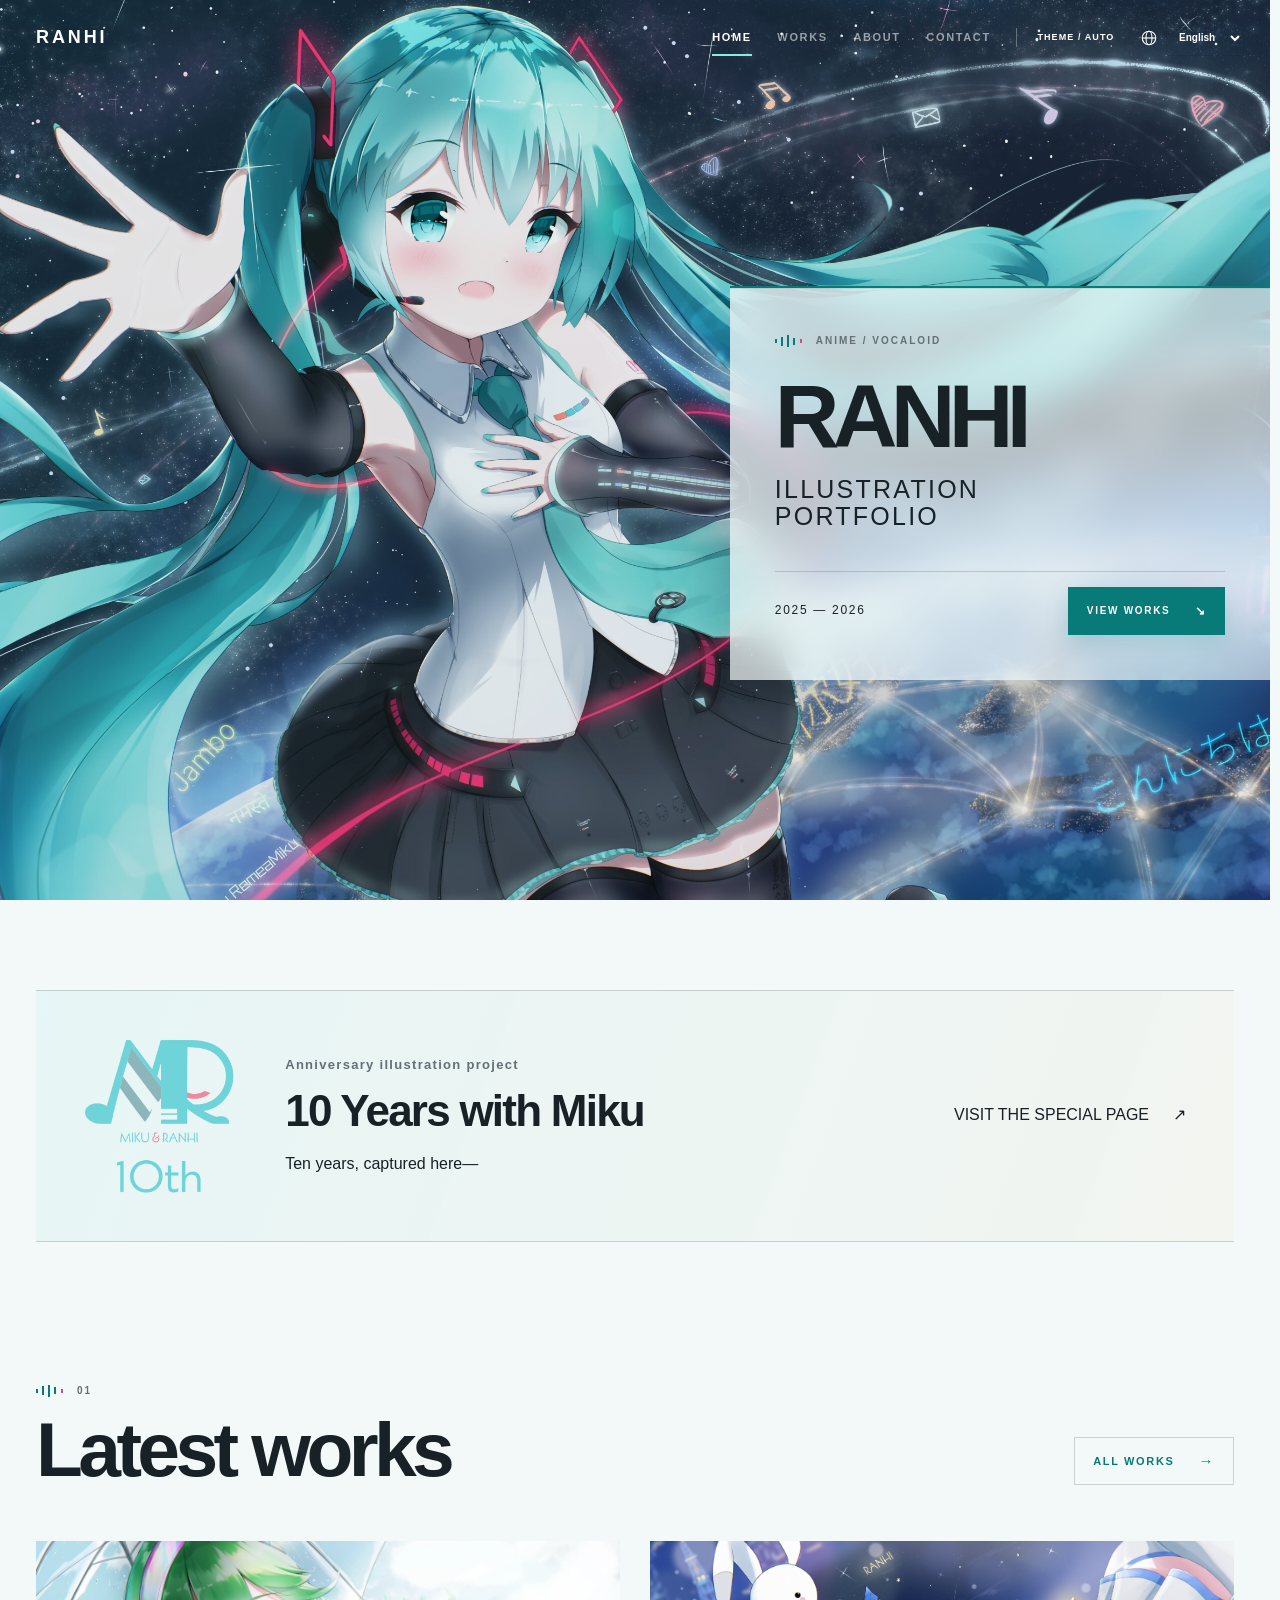
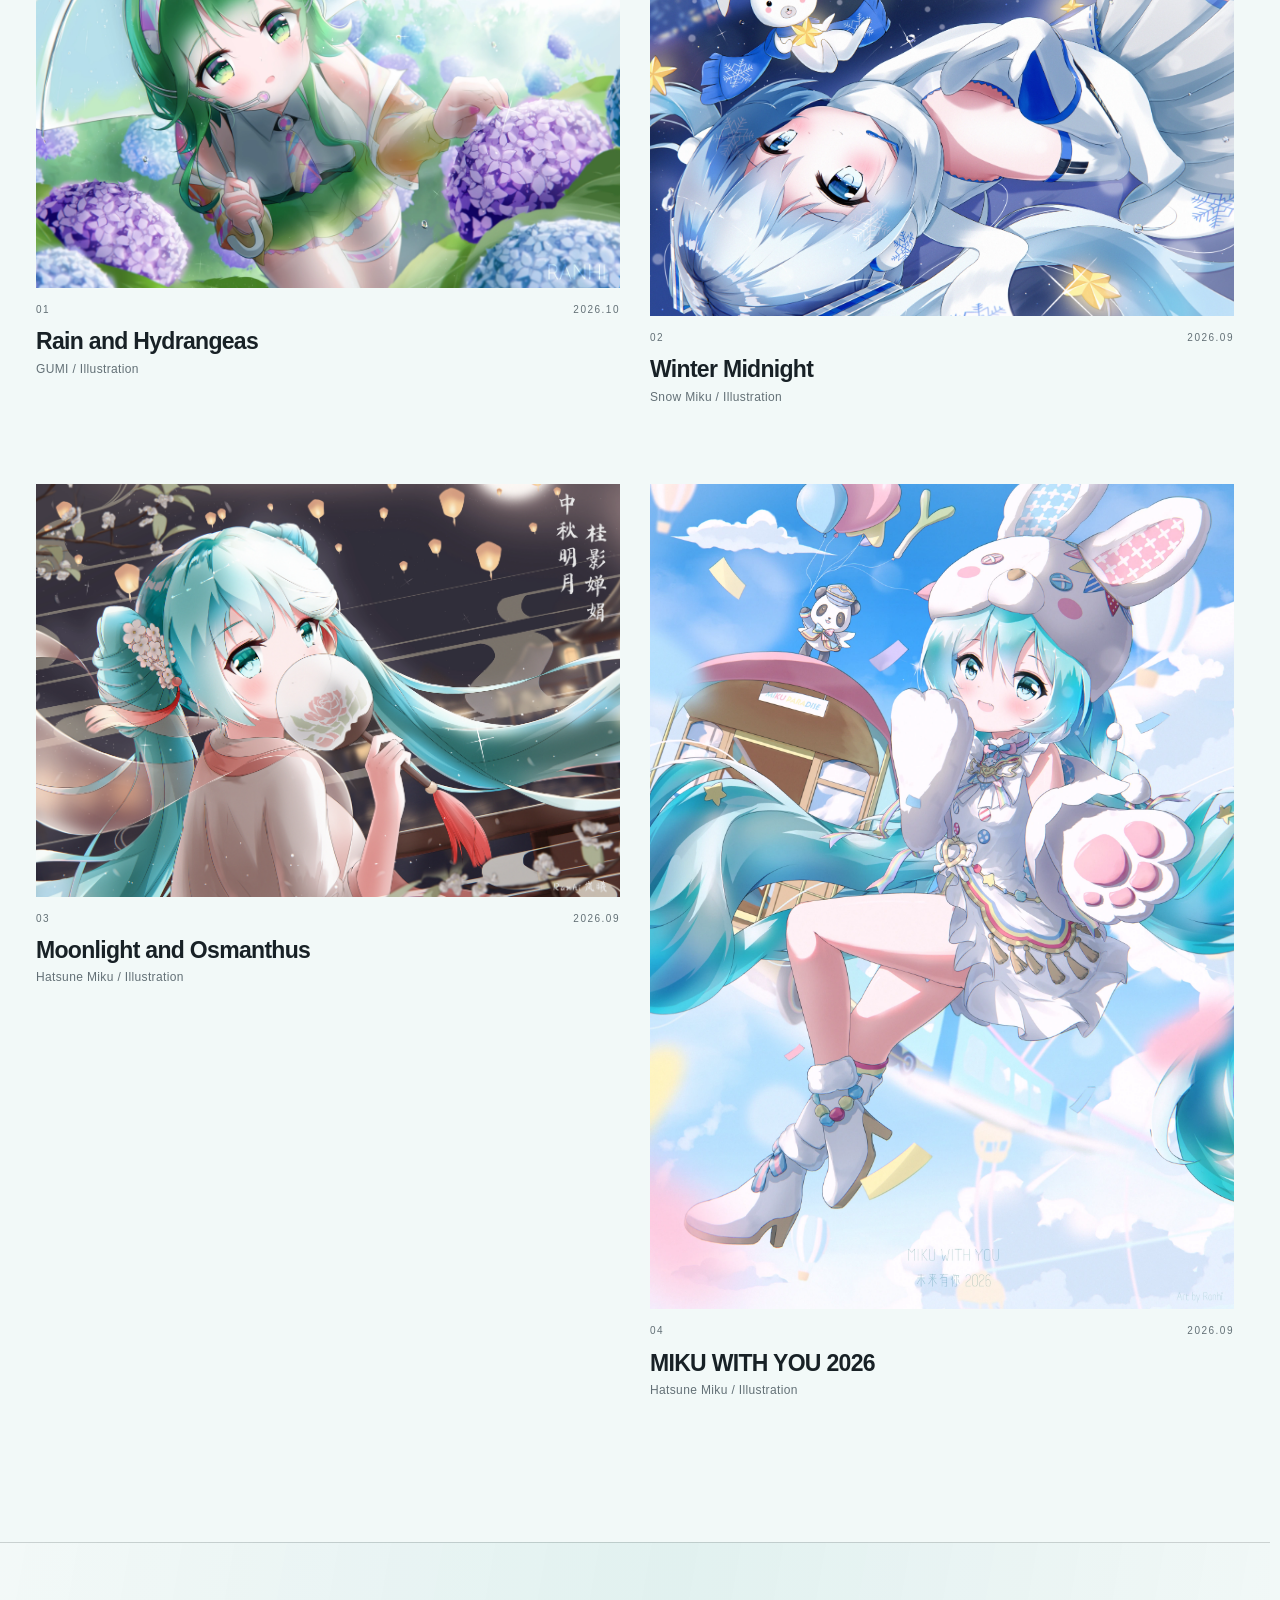
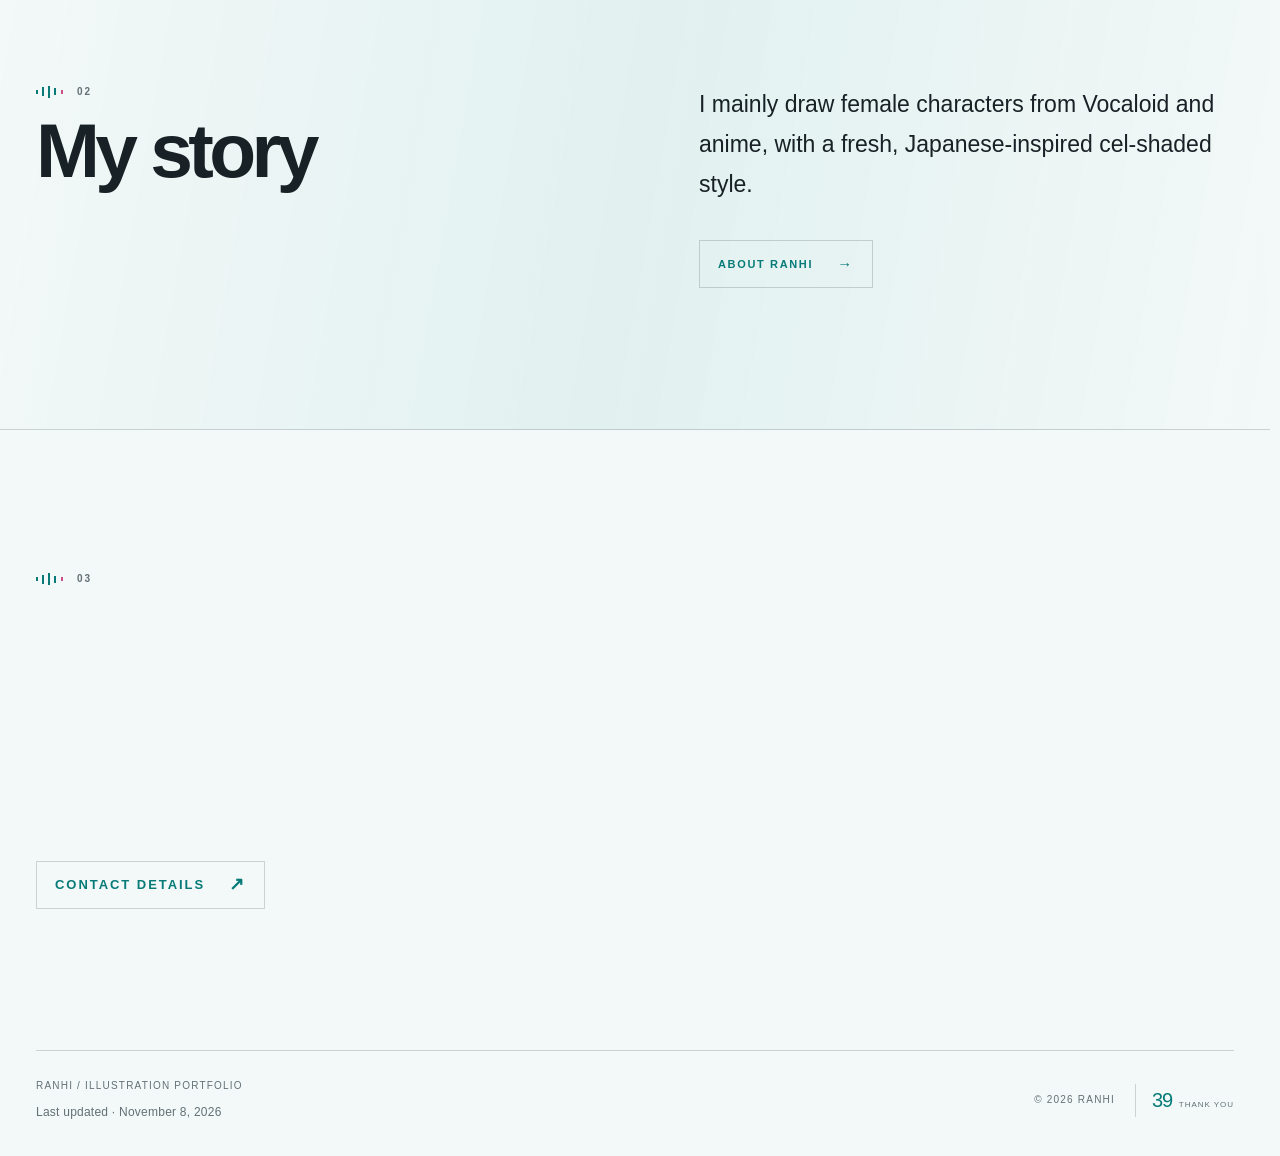
==== commit 98350a42: "Add Senbonzakura teaser and redesign anniversary albums" ====
--- a/index.html
+++ b/index.html
@@ -10,12 +10,12 @@
     <link rel="apple-touch-icon" href="images/favicon.png" />
     <script src="theme.js?v=20261007-1"></script>
     <style>html[data-i18n-state="loading"] body { visibility: hidden; }</style>
-    <script src="i18n.js?v=20261105-1"></script>
+    <script src="i18n.js?v=20261108-5"></script>
     <link rel="stylesheet" href="style.css" />
     <link rel="stylesheet" href="atmosphere.css" />
     <link rel="stylesheet" href="theme.css?v=20260922-8" />
     <link rel="stylesheet" href="i18n.css?v=20261004-4" />
-    <link rel="stylesheet" href="anniversary.css?v=20261103-1" />
+    <link rel="stylesheet" href="anniversary.css?v=20261108-5" />
   </head>
   <body class="home-page" data-page-title="portfolio">
     <header class="site-header site-header--overlay">
@@ -179,7 +179,7 @@
     <footer class="footer container">
       <div class="footer-meta">
         <span lang="en">RANHI / ILLUSTRATION PORTFOLIO</span>
-        <span class="last-updated"><span data-i18n="lastUpdated">Last updated</span> · <time data-last-updated datetime="2026-11-05">November 5, 2026</time></span>
+        <span class="last-updated"><span data-i18n="lastUpdated">Last updated</span> · <time data-last-updated datetime="2026-11-08">November 8, 2026</time></span>
       </div>
       <div class="footer-signoff">
         <span>© 2026 RANHI</span
--- a/anniversary.css
+++ b/anniversary.css
@@ -291,7 +291,7 @@
   margin-top: 36px;
 }
 /* Two independent threads: warm personal memories, cool musical memories. */
-.series-paths { display: grid; grid-template-columns: repeat(2, minmax(0, 1fr)); gap: 52px 28px; padding-top: 32px; }
+.series-paths { display: grid; grid-template-columns: minmax(0, 1fr); gap: 28px; padding-top: 0; }
 .series-path--sp, .series-track--sp { --track-color: var(--anniversary-pink); }
 .series-path--songs, .series-track--songs { --track-color: var(--anniversary-mint); }
 .series-path {
@@ -324,16 +324,64 @@
 .series-book-action { position: absolute; left: 32px; bottom: 24px; font-size: 14px; line-height: 1.5; color: var(--muted); }
 .series-path [data-book-close], .series-path[aria-expanded="true"] [data-book-open] { display: none; }
 .series-path[aria-expanded="true"] [data-book-close] { display: inline; }
-.series-path[aria-expanded="true"] .series-path-arrow { transform: rotate(45deg); }
+.series-path[aria-expanded="true"] .series-path-arrow { transform: none; }
 .series-path:disabled { cursor: default; }
 .anniversary-series { overflow-anchor: none; }
 .series-book-panel { display: flow-root; margin-top: 0 !important; }
 .series-book-panel[hidden] { display: none; }
+.series-path[hidden], .series-book-close[hidden] { display: none; }
+.series-paths { position: relative; z-index: 2; }
+/* A two-sided cover hinges on the left spine, above the stationary paper. */
+.series-book-slot { position: relative; display: grid; min-width: 0; isolation: isolate; perspective: 2200px; perspective-origin: 50% 35%; }
+.series-book-slot > .series-path,
+.series-book-slot > .series-book-panel { grid-area: 1 / 1; align-self: start; min-width: 0; }
+.series-book-slot > .series-path { z-index: 2; }
+.series-book-back { display: none; }
+.series-book-slot.is-turning { overflow: clip; }
+.series-book-slot.is-turning > .series-path {
+  position: absolute; inset: 0; width: 100%; height: 100%; min-height: 0;
+  display: block; background: transparent; transform-origin: left center;
+  transform-style: preserve-3d; perspective: none; border: 0; pointer-events: none;
+}
+.is-turning > .series-path::before, .is-turning > .series-path::after { display: none; }
+.series-paths .is-turning .series-book-cover {
+  height: 100%; min-height: 0; transform: translateZ(2px); transition: none;
+  backface-visibility: hidden; border: 1px solid var(--line);
+  box-shadow: 12px 4px 28px rgb(0 0 0 / .22);
+}
+.is-turning .series-book-back {
+  display: block; position: absolute; inset: 0; backface-visibility: hidden;
+  transform: rotateY(180deg) translateZ(2px); border: 1px solid var(--line);
+  background: linear-gradient(90deg, var(--paper) 85%, color-mix(in srgb, var(--track-color) 20%, var(--paper)));
+  box-shadow: inset -8px 0 12px rgb(0 0 0 / .12);
+}
+.series-turn-shadow {
+  position: absolute; z-index: 3; inset: 0; pointer-events: none; opacity: 0;
+  transform-origin: left; background: linear-gradient(90deg, rgb(0 0 0 / .65), transparent 80%);
+}
+.is-turning .series-book-cover > [data-book-close] { display: none; }
+.is-turning .series-book-action [data-book-close] { display: none; }
+.is-turning .series-book-action [data-book-open] { display: inline; }
+.is-turning .series-path-arrow { transform: none; }
+/* Each album opens in its own slot; the other cover keeps its size and order. */
+.series-paths .series-path { min-height: 180px; }
+.series-paths .series-book-cover { padding: 32px 32px 58px; }
+.series-paths .series-book-cover > .series-code { font-size: 190px; top: -.05em; left: auto; right: 140px; }
+.series-paths .series-path strong { font-size: clamp(28px, 3vw, 38px); }
+.series-paths .series-book-action { bottom: 20px; }
+.series-paths .series-path-art { top: 52px; width: 88px; }
+.series-book-panel { position: relative; z-index: 1; transform-origin: top left; overflow: clip; }
+.series-book-panel .series-sheet { animation: none !important; margin-top: 0; }
+.series-book-close { display: flex; align-items: center; gap: 14px; float: right; margin: 0 0 16px 20px; padding: 10px 14px; border: 1px solid var(--line); background: var(--paper); color: var(--ink); font: inherit; font-size: 15px; cursor: pointer; transition: border-color 220ms, background 220ms; }
+.series-book-close > span:last-child { font-size: 24px; line-height: 1; }
+.series-book-close:hover { border-color: var(--track-color); background: color-mix(in srgb, var(--track-color) 12%, var(--paper)); }
+.series-book-close:focus-visible { outline: 2px solid var(--accent); outline-offset: 4px; }
+.series-track-heading { display: flow-root; }
 .series-sheet {
-  position: relative; margin-top: 44px; margin-bottom: 12px; padding: clamp(24px, 4vw, 48px);
-  border: 1px solid var(--line); border-left: 4px solid var(--track-color);
-  background: linear-gradient(90deg, color-mix(in srgb, var(--ink) 4%, var(--paper)), var(--paper) 28px);
-  box-shadow: 5px 5px 0 var(--paper), 6px 6px 0 var(--line);
+  position: relative; margin-top: 44px; margin-bottom: 12px; padding: clamp(24px, 3vw, 44px);
+  border: 1px solid var(--line); border-left: 5px solid color-mix(in srgb, var(--track-color) 60%, var(--paper));
+  background: linear-gradient(90deg, color-mix(in srgb, var(--ink) 7%, var(--paper)), var(--paper) 24px);
+  box-shadow: 3px 3px 0 var(--paper), 4px 4px 0 var(--line), 7px 7px 0 var(--paper), 8px 8px 0 var(--line);
 }
 @media (prefers-reduced-motion: no-preference) {
   .series-book-panel:not([hidden]):not([inert]) .series-sheet { animation: series-page-open 620ms cubic-bezier(.22, 1, .36, 1) both; }
@@ -398,10 +446,59 @@
 .series-art-copy .eyebrow { font-size: 13px; line-height: 1.8; letter-spacing: 0.04em; }
 .series-art-notes p { margin: 0 0 20px; font-size: 17px; line-height: 2; }
 .series-art-notes .series-credit { padding-top: 20px; border-top: 1px solid var(--line); color: var(--muted); font-size: 14px; }
-.series-planned { display: grid; grid-template-columns: auto minmax(0, 1fr); gap: 32px; align-items: start; padding: clamp(24px, 4vw, 48px); border: 1px dashed var(--line); background: color-mix(in srgb, var(--anniversary-mint) 4%, var(--paper)); }
-.series-planned > .series-code { font-size: clamp(48px, 7vw, 80px); color: var(--muted); }
-.series-planned h4 { margin: 16px 0; font-size: 28px; line-height: 1.4; }
-.series-planned p:last-child { margin: 0; color: var(--muted); font-size: 17px; line-height: 1.9; }
+/* Tint the supplied transparent silhouette without changing its contours. */
+.series-teaser {
+  display: grid; grid-template-columns: minmax(0, 1.4fr) minmax(0, 1fr);
+  margin: 0; border: 1px solid var(--line);
+  background: color-mix(in srgb, var(--anniversary-mint) 5%, var(--paper));
+  scroll-margin-top: 120px;
+}
+.series-teaser-art {
+  position: relative; align-self: center;
+  background: radial-gradient(ellipse at 75% 20%, color-mix(in srgb, var(--anniversary-pink) 15%, transparent), transparent 65%), var(--paper);
+}
+.series-teaser-art img { display: block; width: 100%; height: auto; object-fit: contain; }
+@supports (mask-image: url("images/01-senbonzakura-teaser.webp")) {
+  .series-teaser-art img { opacity: 0; }
+  .series-teaser-art::after {
+    content: ""; position: absolute; inset: 0;
+    background: linear-gradient(145deg, color-mix(in srgb, var(--anniversary-mint) 65%, var(--ink)), color-mix(in srgb, var(--anniversary-mint) 80%, var(--ink)) 65%, color-mix(in srgb, var(--anniversary-pink) 65%, var(--ink)));
+    mask: url("images/01-senbonzakura-teaser.webp") center / contain no-repeat;
+  }
+}
+.series-teaser-copy { position: relative; isolation: isolate; overflow: hidden; display: flex; flex-direction: column; justify-content: center; padding: clamp(24px, 3vw, 44px); border-left: 1px solid var(--line); }
+.series-teaser-number { position: absolute; z-index: -1; top: -.12em; right: -.02em; font-size: clamp(130px, 20vw, 260px); font-weight: 900; line-height: 1; letter-spacing: -.08em; color: color-mix(in srgb, var(--anniversary-mint) 14%, transparent); user-select: none; }
+.series-teaser-copy h4 { margin: 20px 0; font-size: clamp(30px, 3.8vw, 52px); line-height: 1.4; overflow-wrap: anywhere; }
+.series-teaser-note { margin: 0; color: var(--muted); font-size: 17px; line-height: 1.9; }
+.series-teaser-status { align-self: flex-start; margin: 32px 0 0; padding: 10px 0 0; border-top: 3px solid var(--anniversary-pink); font-size: 14px; letter-spacing: .04em; }
+/* Quiet running header and an image-led spread, with a narrow printed gutter. */
+.series-sheet > .series-track-heading {
+  display: grid; grid-template-columns: minmax(0, 1fr) auto; gap: 10px 24px;
+  border: 0; border-bottom: 1px solid var(--line); padding: 0 0 24px; margin-bottom: 32px;
+}
+.series-sheet > .series-track-heading .eyebrow { grid-column: 1; margin: 0; font-size: 10px; }
+.series-sheet > .series-track-heading h3 { grid-column: 1; margin: 0; font-size: clamp(25px, 2.6vw, 34px); }
+.series-sheet > .series-track-heading > p:last-child { grid-column: 1; margin: 0; font-size: 15px; line-height: 1.8; }
+.series-sheet .series-book-close { grid-column: 2; grid-row: 1 / 4; align-self: start; float: none; margin: 0; padding: 9px 12px; font-size: 14px; background: transparent; }
+.series-sheet .series-teaser { grid-template-columns: minmax(0, 1.5fr) minmax(0, 1fr); border: 0; background: none; gap: clamp(28px, 4vw, 60px); }
+.series-sheet .series-teaser-art { align-self: start; border: 1px solid var(--line); }
+.series-sheet .series-teaser-copy { padding: 36px 0 28px clamp(28px, 4vw, 56px); border: 0; border-left: 1px solid var(--line); justify-content: center; }
+.series-sheet .series-teaser-number { position: static; order: -1; font-size: clamp(80px, 10vw, 140px); line-height: 1; letter-spacing: -.07em; color: color-mix(in srgb, var(--track-color) 45%, var(--muted)); margin-bottom: 24px; font-weight: 300; }
+.series-sheet .series-teaser-copy h4 { margin: 14px 0 24px; font-size: clamp(30px, 3.5vw, 48px); }
+.series-sheet .series-teaser-status { margin-top: 40px; }
+.series-sheet .anniversary-artwork { display: grid; grid-template-columns: minmax(0, 1.55fr) minmax(0, 1fr); column-gap: clamp(28px, 4vw, 56px); align-items: start; }
+.series-sheet .series-art-topline { grid-column: 1 / -1; border: 0; padding: 0 0 24px; }
+.series-sheet .series-art-topline .series-code { color: var(--track-color); font-size: 25px; }
+.series-sheet .series-art-figure { grid-column: 1; }
+.series-sheet .series-art-copy { grid-column: 2; display: block; margin: 0; padding-left: clamp(24px, 3vw, 40px); border-left: 1px solid var(--line); }
+.series-sheet .series-art-copy h4 { font-size: clamp(25px, 2.5vw, 34px); line-height: 1.5; margin: 14px 0 28px; text-wrap: balance; }
+.series-sheet .series-art-copy .eyebrow { font-size: 12px; letter-spacing: .02em; }
+.series-sheet .series-art-notes p { font-size: 16px; line-height: 1.95; }
+.series-sheet .series-art-notes .series-credit { font-size: 13px; }
+@media (max-width: 1000px) {
+  .series-sheet .anniversary-artwork { grid-template-columns: 1fr; }
+  .series-sheet .series-art-copy { grid-column: 1; border: 0; padding: 24px 0 0; display: grid; grid-template-columns: minmax(0, 1fr) minmax(0, 1.3fr); gap: 32px; }
+}
 @media (max-width: 760px) {
   .series-paths, .series-art-copy { grid-template-columns: 1fr; }
   .series-path { min-height: 250px; }
@@ -414,9 +511,131 @@
   .series-sheet { padding: 24px 16px; }
   .series-track { scroll-margin-top: 145px; }
   .anniversary-artwork { scroll-margin-top: 145px; }
-  .series-planned { gap: 22px; }
+  .series-teaser { grid-template-columns: 1fr; }
+  .series-teaser-copy { border-left: 0; border-top: 1px solid var(--line); }
+  .series-paths .series-book-cover { padding: 28px 24px 54px; }
+  .series-paths .series-path strong { max-width: 85%; font-size: 28px; }
+  .series-paths .series-path-art { width: 52px; right: 18px; }
+  .series-paths .series-book-cover > .series-code { right: 65px; font-size: 164px; }
+  .series-book-close { float: none; margin: 0 0 20px; width: fit-content; }
+  .series-sheet > .series-track-heading { gap: 12px; padding-bottom: 20px; margin-bottom: 24px; }
+  .series-sheet > .series-track-heading h3 { grid-column: 1 / -1; font-size: 26px; }
+  .series-sheet > .series-track-heading > p:last-child { grid-column: 1 / -1; }
+  .series-sheet .series-book-close { grid-row: 1; width: 44px; height: 44px; justify-content: center; padding: 0; }
+  .series-sheet .series-book-close > span:first-child { position: absolute; width: 1px; height: 1px; overflow: hidden; clip-path: inset(50%); white-space: nowrap; }
+  .series-sheet .series-teaser { grid-template-columns: 1fr; gap: 24px; }
+  .series-sheet .series-teaser-copy { padding: 0; border: 0; }
+  .series-sheet .series-teaser-number { font-size: 64px; margin-bottom: 16px; }
+  .series-sheet .series-teaser-copy h4 { font-size: 32px; margin: 12px 0 18px; }
+  .series-sheet .series-teaser-status { margin-top: 24px; }
+  .series-sheet .series-art-copy { display: block; }
+  .series-sheet .series-art-notes p { font-size: 17px; }
+}
+/* Cover typography follows a printed sleeve: small series label, bold title, quiet action. */
+.series-paths .series-path { min-height: 210px; }
+.series-paths .series-book-cover { padding: 70px 36px 64px; }
+.series-cover-label { position: absolute; left: 36px; top: 30px; font-size: 11px; font-weight: 600; letter-spacing: .22em; color: var(--track-color); }
+.series-paths .series-path strong { max-width: 70%; font-size: clamp(30px, 3.7vw, 48px); font-weight: 650; letter-spacing: -.035em; line-height: 1.25; padding-right: 0; }
+.series-paths .series-book-action { left: 36px; bottom: 24px; font-size: 14px; }
+.series-paths .series-book-cover > .series-code { font-size: 210px; right: 125px; top: 0; opacity: .12; }
+.series-paths .series-path-art { top: 40px; right: 32px; width: 76px; opacity: .6; }
+.series-paths .series-path-arrow { display: grid; place-items: center; width: 44px; height: 44px; right: 30px; bottom: 23px; border: 1px solid var(--line); font-size: 25px; }
+.series-paths .series-path:hover .series-path-arrow { border-color: var(--track-color); background: color-mix(in srgb, var(--track-color) 10%, transparent); }
+/* A square jacket and a decorative vinyl edge, never a simulated music player. */
+.series-sheet .series-teaser { grid-template-columns: minmax(0, 1.65fr) minmax(0, 1fr); align-items: center; }
+.record-sleeve { position: relative; isolation: isolate; min-width: 0; padding-right: 14%; }
+.record-sleeve .series-teaser-art { position: relative; z-index: 1; aspect-ratio: 1; box-shadow: 6px 8px 24px rgb(0 0 0 / .22); }
+.record-sleeve .series-teaser-art img { aspect-ratio: 1; object-fit: contain; }
+.record-disc {
+  position: absolute; z-index: 0; top: 5%; right: 0; width: 80%; aspect-ratio: 1; border-radius: 50%;
+  display: grid; place-items: center; border: 1px solid #343c40;
+  background: conic-gradient(from 25deg, transparent, #ffffff14 45deg, transparent 85deg, transparent 180deg, #ffffff18 230deg, transparent 270deg), repeating-radial-gradient(circle, #12171b 0 2px, #242b30 3px, #12171b 4px);
+  box-shadow: 5px 6px 16px rgb(0 0 0 / .25);
+}
+.record-disc > span { display: grid; place-items: center; width: 27%; aspect-ratio: 1; border-radius: 50%; border: 8px solid #151b1f; background: var(--anniversary-mint); color: #173d42; font-size: clamp(16px, 3vw, 32px); }
+.record-catalog { position: relative; z-index: 1; display: flex; justify-content: space-between; gap: 12px; margin: 16px 0 0; font-size: 10px; letter-spacing: .1em; color: var(--muted); line-height: 1.6; }
+.series-sheet .series-teaser-copy { border-left: 0; padding: 24px 0; }
+.series-sheet .series-teaser-number { font-size: clamp(54px, 6vw, 82px); font-weight: 650; margin-bottom: 24px; padding-bottom: 20px; border-bottom: 1px solid var(--line); letter-spacing: -.04em; }
+.series-sheet .series-teaser-copy h4 { font-size: clamp(32px, 3.8vw, 50px); }
+.series-sheet .series-teaser-status { width: 100%; margin-top: 32px; border-top: 1px solid var(--line); padding-top: 18px; }
+.series-sheet .series-teaser-status::before { content: ""; display: inline-block; width: 7px; height: 7px; margin-right: 10px; background: var(--anniversary-pink); vertical-align: middle; }
+@media (max-width: 760px) {
+  .series-paths .series-path { min-height: 200px; }
+  .series-paths .series-book-cover { padding: 64px 24px 62px; }
+  .series-cover-label { left: 24px; top: 25px; font-size: 9px; letter-spacing: .16em; }
+  .series-paths .series-path strong { max-width: 88%; font-size: 30px; }
+  .series-paths .series-book-action { left: 24px; bottom: 23px; }
+  .series-paths .series-book-cover > .series-code { font-size: 155px; right: 16px; top: 16px; opacity: .1; }
+  .series-paths .series-path-art { width: 44px; height: 28px; top: 21px; right: 20px; }
+  .series-paths .series-path-arrow { right: 20px; bottom: 16px; width: 38px; height: 38px; }
+  .series-sheet .series-teaser { grid-template-columns: 1fr; gap: 20px; }
+  .series-sheet .series-teaser-copy { padding: 0; }
+  .series-sheet .series-teaser-number { font-size: 48px; padding-bottom: 12px; margin-bottom: 18px; }
+  .series-sheet .series-teaser-copy h4 { font-size: 32px; }
+  .record-catalog { font-size: 9px; letter-spacing: .04em; }
+}
+/* Small physical objects distinguish the two series without oversized numbering. */
+.series-cover-object { position: absolute; right: 115px; top: 29px; width: 220px; height: 150px; pointer-events: none; }
+.series-paths .series-path strong { max-width: calc(100% - 310px); }
+.cover-record-disc {
+  position: absolute; left: 68px; top: 0; width: 150px; height: 150px; border-radius: 50%;
+  display: grid; place-items: center; border: 1px solid color-mix(in srgb, var(--track-color) 35%, #26383a);
+  background: conic-gradient(from 25deg, transparent, #ffffff18 45deg, transparent 90deg, transparent 180deg, #ffffff18 230deg, transparent 275deg), repeating-radial-gradient(circle, #111a1d 0 2px, #2b393d 3px, #111a1d 4px);
+  box-shadow: 4px 5px 10px rgb(0 0 0 / .2); transition: transform 1100ms cubic-bezier(.22, 1, .36, 1);
+}
+.cover-record-disc > span { display: grid; place-items: center; width: 56px; height: 56px; border-radius: 50%; background: var(--track-color); color: #173338; font-size: 15px; font-weight: 650; letter-spacing: -.04em; border: 5px solid #172326; }
+.cover-record-jacket { position: absolute; inset: 5px auto 5px 0; width: 116px; border: 1px solid color-mix(in srgb, var(--track-color) 50%, var(--paper)); background: linear-gradient(145deg, color-mix(in srgb, var(--track-color) 18%, var(--paper)), var(--paper)); box-shadow: 5px 4px 12px rgb(0 0 0 / .2); }
+.cover-record-jacket::before { content: ""; position: absolute; inset: 17px 14px; border: 1px solid color-mix(in srgb, var(--track-color) 35%, transparent); background: linear-gradient(135deg, transparent 46%, color-mix(in srgb, var(--track-color) 30%, transparent) 46% 49%, transparent 49% 54%, color-mix(in srgb, var(--track-color) 15%, transparent) 54% 64%, transparent 64%); }
+.cover-record-jacket::after { content: ""; position: absolute; left: 16px; bottom: 12px; width: 28px; border-top: 2px solid var(--track-color); }
+.cover-page { position: absolute; top: 11px; left: 40px; width: 118px; height: 136px; border: 1px solid color-mix(in srgb, var(--track-color) 45%, var(--paper)); background: color-mix(in srgb, var(--track-color) 7%, var(--paper)); box-shadow: 3px 5px 12px rgb(0 0 0 / .17); transform-origin: center 90%; transition: transform 700ms cubic-bezier(.22, 1, .36, 1); }
+.cover-page:nth-child(1) { transform: rotate(-11deg) translate(-15px, -4px); }
+.cover-page:nth-child(2) { transform: rotate(8deg) translate(17px, -5px); }
+.cover-page:nth-child(3) { transform: rotate(-2deg); }
+.cover-page::before { content: ""; position: absolute; inset: 12px 12px 33px; border: 1px solid color-mix(in srgb, var(--track-color) 35%, transparent); background: linear-gradient(135deg, transparent 38%, color-mix(in srgb, var(--track-color) 13%, transparent) 38% 66%, transparent 66%); }
+.cover-page > span { position: absolute; bottom: 9px; right: 12px; color: var(--track-color); font-size: 16px; font-weight: 650; letter-spacing: .08em; }
+.cover-record-disc { animation: cover-record-spin 9s linear infinite paused; }
+.series-path:is(:hover, :focus-visible) .cover-record-disc { animation-play-state: running; }
+.series-path:is(:hover, :focus-visible) .cover-page:nth-child(1) { transform: rotate(-20deg) translate(-24px, -6px); }
+.series-path:is(:hover, :focus-visible) .cover-page:nth-child(2) { transform: rotate(17deg) translate(26px, -9px); }
+.series-path:is(:hover, :focus-visible) .cover-page:nth-child(3) { transform: rotate(0deg) translateY(-3px); }
+@media (max-width: 760px) {
+  .series-paths .series-path { min-height: 230px; }
+  .series-cover-object { top: 82px; right: 14px; transform: scale(.6); transform-origin: right top; }
+  .series-paths .series-path strong { max-width: calc(100% - 118px); font-size: 27px; }
+  .series-paths .series-path-arrow { top: 18px; bottom: auto; }
+}
+/* Descriptions stay in normal flow so all four languages can wrap naturally. */
+.series-paths .series-book-cover { flex-direction: column; align-items: flex-start; justify-content: center; gap: 16px; padding: 70px 36px 32px; }
+.series-paths .series-path { min-height: 230px; }
+.series-cover-description { position: relative; z-index: 2; display: block; max-width: calc(100% - 310px); color: var(--muted); font-size: 17px; line-height: 1.8; text-wrap: pretty; }
+.book-motion-icon { width: 27px; height: 27px; fill: none; stroke: currentColor; stroke-width: 1.5; stroke-linecap: round; stroke-linejoin: round; flex: none; }
+.cover-notes, .cover-sketch-marks { position: absolute; inset: 0; }
+.cover-notes i { position: absolute; left: 164px; top: 38px; color: var(--track-color); font-size: 25px; font-style: normal; opacity: 0; }
+.cover-notes i:nth-child(2) { left: 193px; top: 65px; font-size: 20px; animation-delay: .8s; }
+.cover-notes i:nth-child(3) { left: 142px; top: 26px; font-size: 18px; animation-delay: 1.6s; }
+.series-path:is(:hover, :focus-visible) .cover-notes i { animation-name: cover-note-rise; animation-duration: 2.8s; animation-timing-function: ease-out; animation-iteration-count: infinite; }
+.cover-sketch-marks i { position: absolute; width: 22px; height: 2px; right: 12px; top: 35px; background: var(--track-color); transform: rotate(-25deg) scaleX(0); transform-origin: left; opacity: 0; }
+.cover-sketch-marks i:nth-child(2) { right: 22px; top: 16px; width: 15px; rotate: -28deg; animation-delay: .6s; }
+.cover-sketch-marks i:nth-child(3) { right: 1px; top: 58px; width: 12px; rotate: 30deg; animation-delay: 1.2s; }
+.series-path:is(:hover, :focus-visible) .cover-sketch-marks i { animation-name: cover-pencil-stroke; animation-duration: 3.4s; animation-iteration-count: infinite; animation-timing-function: ease-in-out; }
+.series-path:is(:hover, :focus-visible) .cover-page:nth-child(3) { animation: cover-paper-breathe 3.4s ease-in-out infinite; }
+@keyframes cover-record-spin { to { transform: rotate(360deg); } }
+@keyframes cover-note-rise { 0% { opacity: 0; transform: translate(0, 4px) rotate(-12deg); } 22% { opacity: .8; } 100% { opacity: 0; transform: translate(20px, -60px) rotate(12deg); } }
+@keyframes cover-pencil-stroke { 0%, 15% { opacity: 0; transform: rotate(-25deg) scaleX(0); } 40%, 55% { opacity: .7; transform: rotate(-25deg) scaleX(1); } 85%, 100% { opacity: 0; transform: rotate(-25deg) scaleX(1); } }
+@keyframes cover-paper-breathe { 0%, 100% { transform: rotate(0deg) translateY(-3px); } 50% { transform: rotate(2deg) translateY(-7px); } }
+@media (max-width: 760px) {
+  .series-paths .series-book-cover { padding: 64px 24px 24px; gap: 14px; }
+  .series-paths .series-path strong { min-height: 96px; display: flex; align-items: center; }
+  .series-cover-description { max-width: 100%; font-size: 16px; line-height: 1.8; }
+  .series-cover-object { top: 80px; }
 }
 @media (prefers-reduced-motion: reduce) {
+  .cover-record-disc, .cover-page { transition: none; animation: none !important; }
+  .cover-notes i, .cover-sketch-marks i { animation: none !important; opacity: 0 !important; }
+  .series-path:is(:hover, :focus-visible) .cover-record-disc { transform: none; }
+  .series-path:is(:hover, :focus-visible) .cover-page:nth-child(1) { transform: rotate(-11deg) translate(-15px, -4px); }
+  .series-path:is(:hover, :focus-visible) .cover-page:nth-child(2) { transform: rotate(8deg) translate(17px, -5px); }
+  .series-path:is(:hover, :focus-visible) .cover-page:nth-child(3) { transform: rotate(-2deg); }
   .series-path, .series-path::before, .series-path::after, .series-path-art, .series-path-arrow, .series-book-cover { transition: none; }
   .series-path[aria-expanded="true"] .series-book-cover { transform: none; }
   .series-path:is(:hover, :focus-visible) .memory-line,
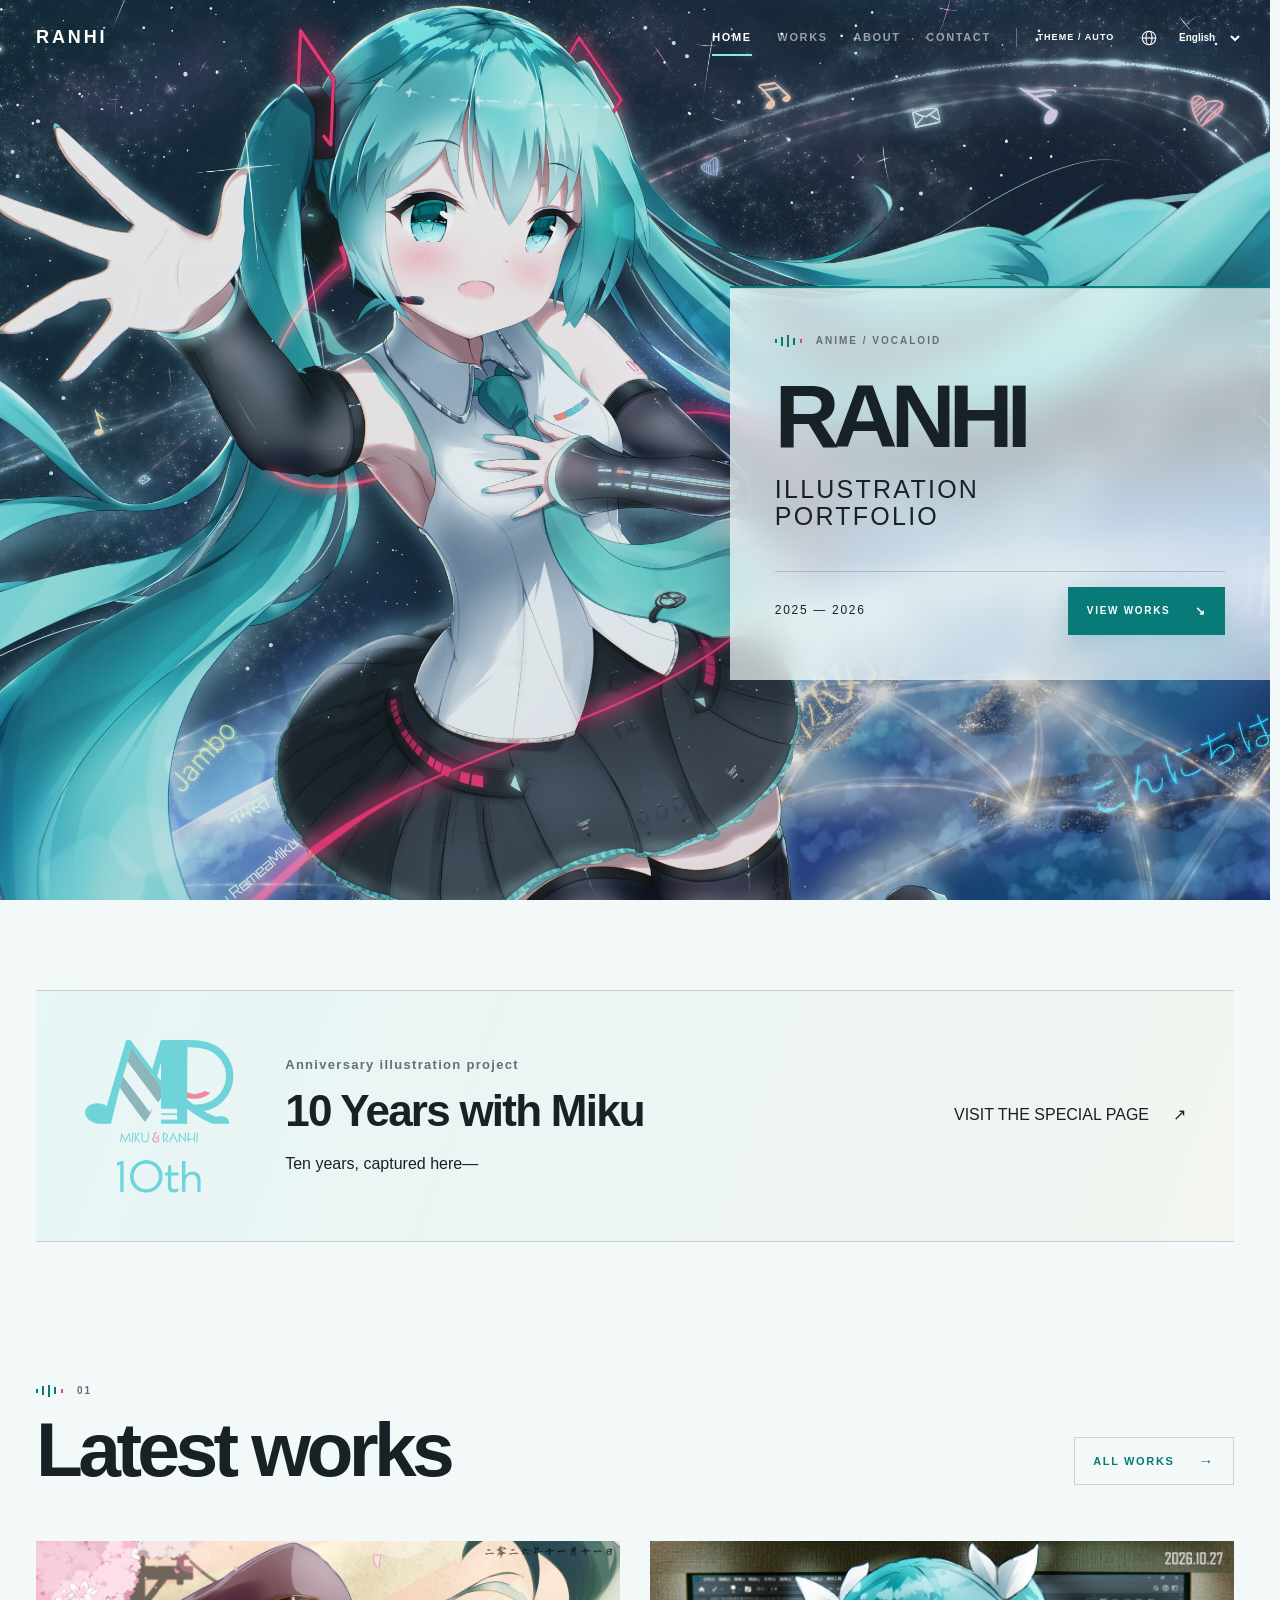
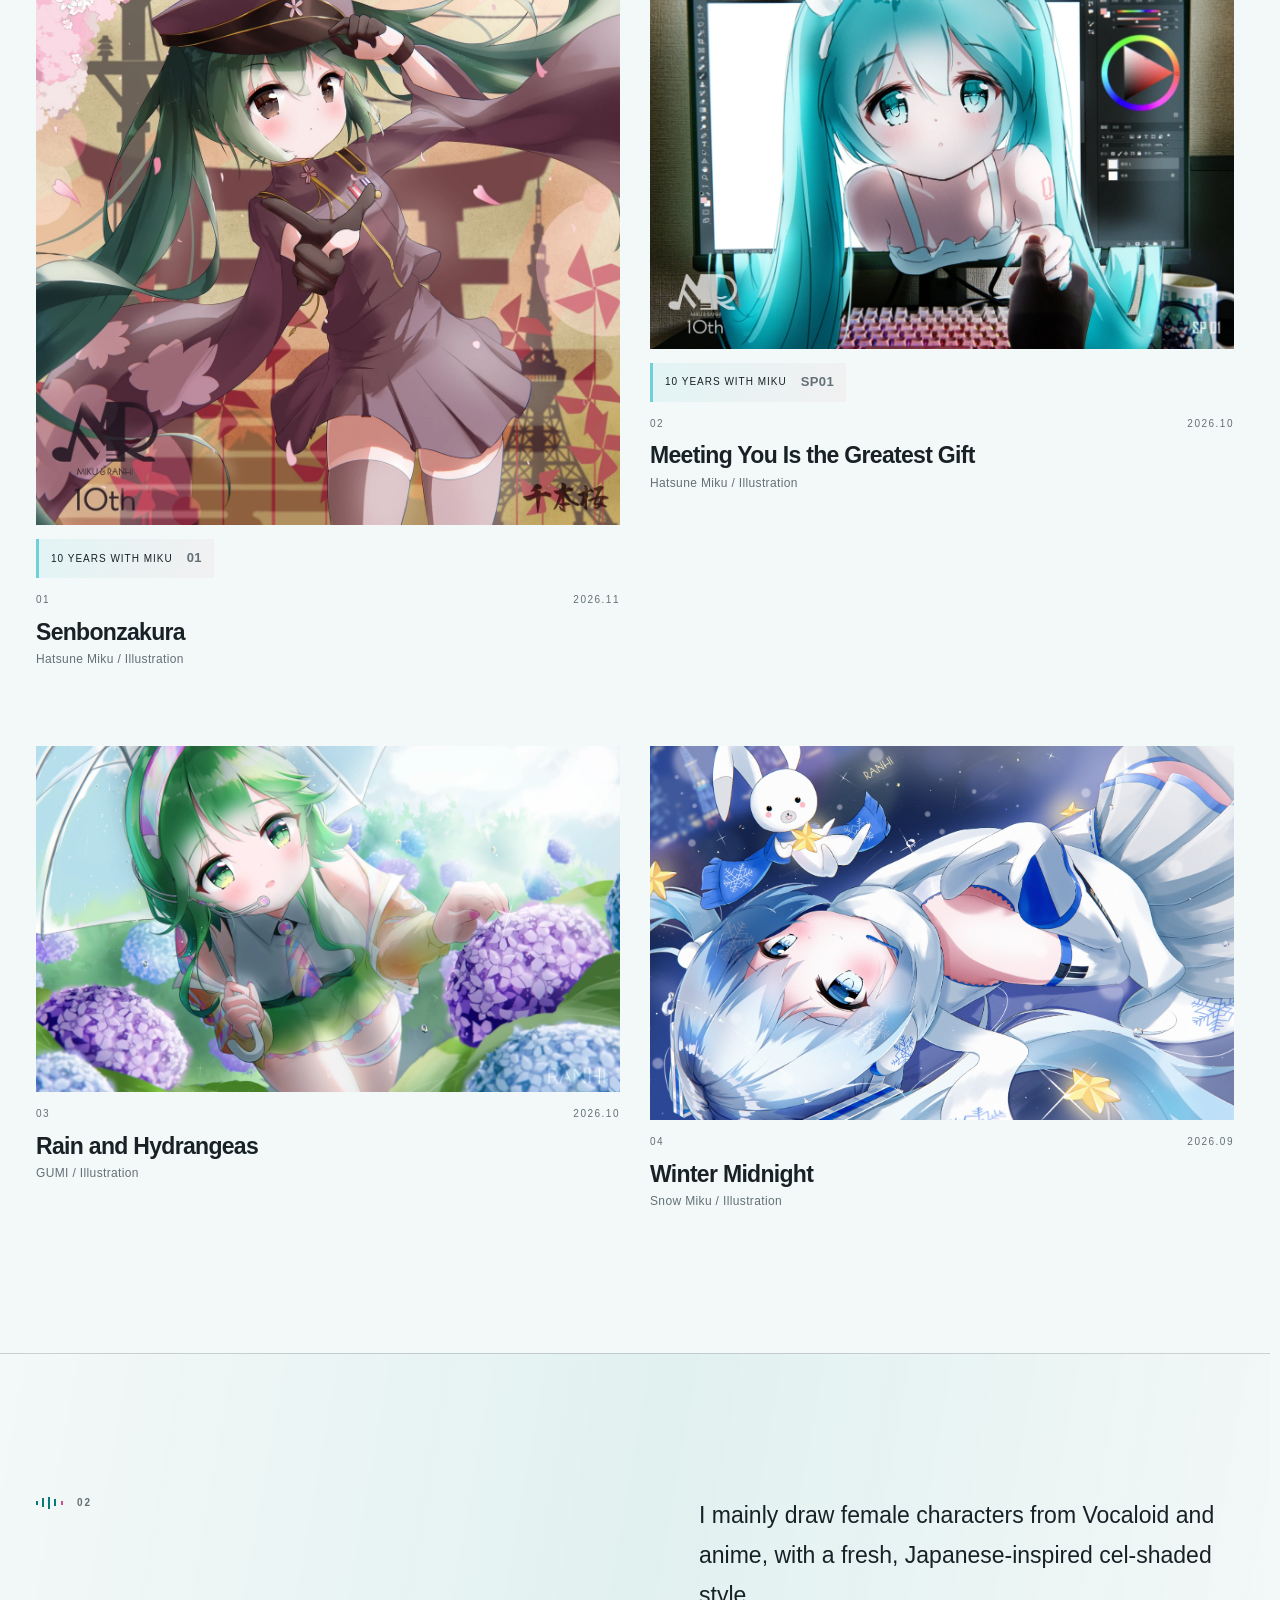
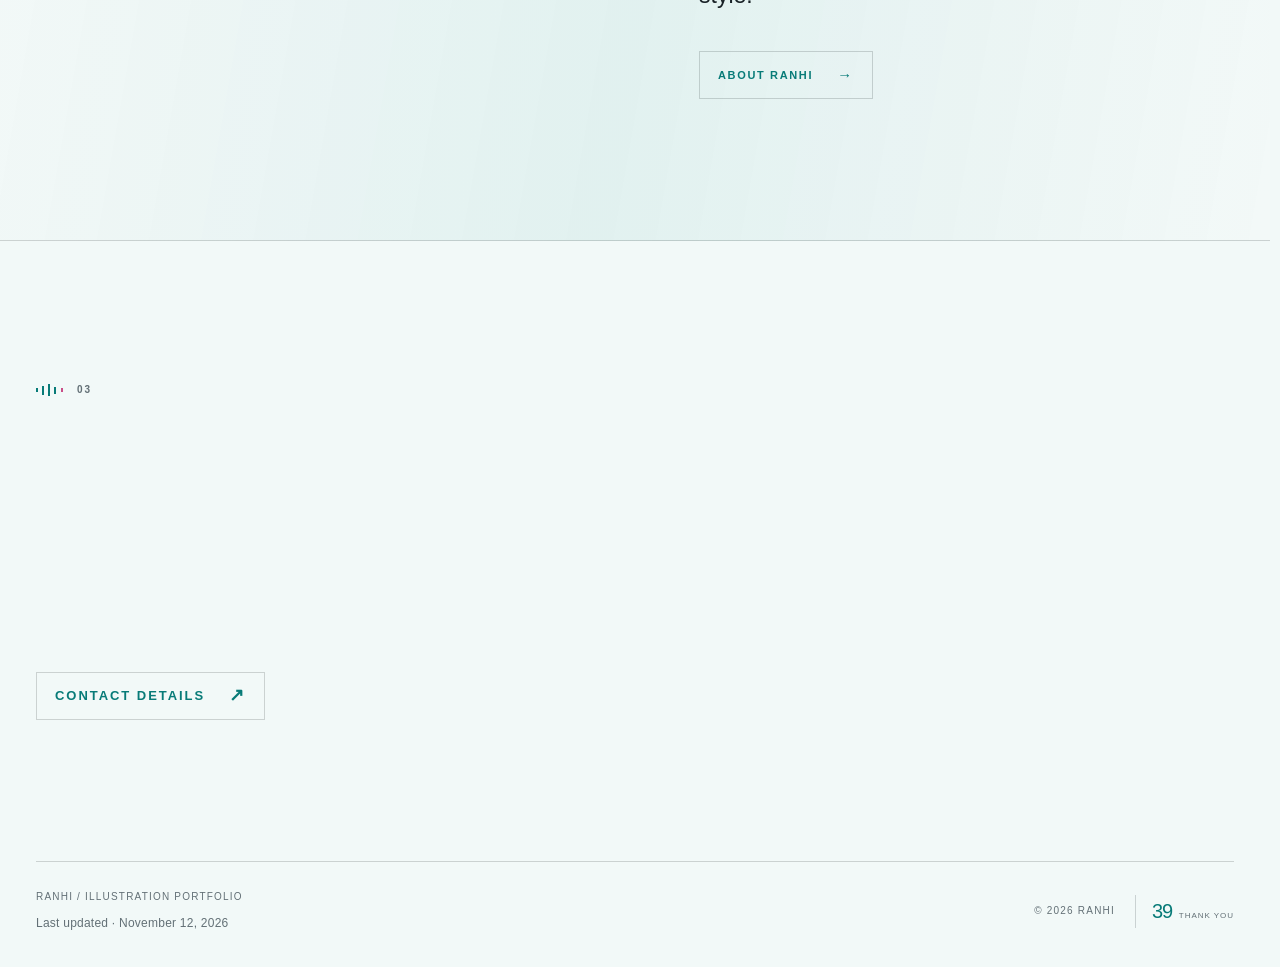
==== commit 2e8b1982: "Publish Senbonzakura artwork and unify image viewing" ====
--- a/index.html
+++ b/index.html
@@ -10,12 +10,12 @@
     <link rel="apple-touch-icon" href="images/favicon.png" />
     <script src="theme.js?v=20261007-1"></script>
     <style>html[data-i18n-state="loading"] body { visibility: hidden; }</style>
-    <script src="i18n.js?v=20261108-5"></script>
-    <link rel="stylesheet" href="style.css" />
+    <script src="i18n.js?v=20261112-6"></script>
+    <link rel="stylesheet" href="style.css?v=20261112-5" />
     <link rel="stylesheet" href="atmosphere.css" />
     <link rel="stylesheet" href="theme.css?v=20260922-8" />
     <link rel="stylesheet" href="i18n.css?v=20261004-4" />
-    <link rel="stylesheet" href="anniversary.css?v=20261108-5" />
+    <link rel="stylesheet" href="anniversary.css?v=20261112-5" />
   </head>
   <body class="home-page" data-page-title="portfolio">
     <header class="site-header site-header--overlay">
@@ -96,11 +96,25 @@
             >
           </div>
           <div class="work-grid">
+            <a class="work-card work-card--anniversary" href="works/#senbonzakura">
+              <div class="thumb"><img src="images/01-senbonzakura-1280.webp?v=20261112-2" alt="Senbonzakura" width="1280" height="1280" loading="lazy" /></div>
+              <span class="anniversary-work-badge"><span lang="en">10 YEARS WITH MIKU</span><b>01</b></span>
+              <div class="card-meta"><span>01</span><span>2026.11</span></div>
+              <h3 data-artwork-title="senbonzakura">Senbonzakura</h3>
+              <p>Hatsune Miku / Illustration</p>
+            </a>
+            <a class="work-card work-card--anniversary" href="works/#meeting-you-is-the-greatest-gift">
+              <div class="thumb"><img src="images/sp01-meeting-you-is-the-greatest-gift-1280.webp" alt="Meeting You Is the Greatest Gift" width="1280" height="893" loading="lazy" /></div>
+              <span class="anniversary-work-badge"><span lang="en">10 YEARS WITH MIKU</span><b>SP01</b></span>
+              <div class="card-meta"><span>02</span><span>2026.10</span></div>
+              <h3 data-artwork-title="meeting-you-is-the-greatest-gift">Meeting You Is the Greatest Gift</h3>
+              <p>Hatsune Miku / Illustration</p>
+            </a>
             <a class="work-card" href="works/#rain-and-hydrangeas">
               <div class="thumb">
                 <img src="images/rain-and-hydrangeas.webp" alt="Rain and Hydrangeas — GUMI among hydrangeas after the rain" width="2564" height="1520" loading="lazy" />
               </div>
-              <div class="card-meta"><span>01</span><span>2026.10</span></div>
+              <div class="card-meta"><span>03</span><span>2026.10</span></div>
               <h3 data-artwork-title="rain-and-hydrangeas">Rain and Hydrangeas</h3>
               <p>GUMI / Illustration</p>
             </a>
@@ -114,37 +128,10 @@
                   loading="lazy"
                 />
               </div>
-              <div class="card-meta"><span>02</span><span>2026.09</span></div>
+              <div class="card-meta"><span>04</span><span>2026.09</span></div>
               <h3 data-artwork-title="winter-midnight">Winter Midnight</h3>
               <p>Snow Miku / Illustration</p>
             </a>
-            <a class="work-card" href="works/#moonlight-and-osmanthus">
-              <div class="thumb">
-                <img
-                  src="images/moonlight-and-osmanthus.webp"
-                  alt="Moonlight and Osmanthus"
-                  width="4961"
-                  height="3508"
-                  loading="lazy"
-                />
-              </div>
-              <div class="card-meta"><span>03</span><span>2026.09</span></div>
-              <h3 data-artwork-title="moonlight-and-osmanthus">Moonlight and Osmanthus</h3>
-              <p>Hatsune Miku / Illustration</p>
-            </a>
-            <a class="work-card" href="works/#miku-with-you"
-              ><div class="thumb">
-                <img
-                  src="images/miku-with-you-2026-a.webp"
-                  alt="MIKU WITH YOU 2026"
-                  loading="lazy"
-                />
-              </div>
-              <div class="card-meta"><span>04</span><span>2026.09</span></div>
-              <h3 data-artwork-title="miku-with-you" data-title-original lang="en">MIKU WITH YOU 2026</h3>
-              <p>Hatsune Miku / Illustration</p></a
-            >
-
           </div>
         </div>
       </section>
@@ -179,7 +166,7 @@
     <footer class="footer container">
       <div class="footer-meta">
         <span lang="en">RANHI / ILLUSTRATION PORTFOLIO</span>
-        <span class="last-updated"><span data-i18n="lastUpdated">Last updated</span> · <time data-last-updated datetime="2026-11-08">November 8, 2026</time></span>
+        <span class="last-updated"><span data-i18n="lastUpdated">Last updated</span> · <time data-last-updated datetime="2026-11-12">November 12, 2026</time></span>
       </div>
       <div class="footer-signoff">
         <span>© 2026 RANHI</span
--- a/style.css
+++ b/style.css
@@ -232,6 +232,25 @@
   font-size: 12px;
   letter-spacing: 0.03em;
 }
+/* Anniversary editions share a label across the home cards and works archive. */
+.anniversary-work-badge {
+  display: inline-flex; align-items: center; gap: 14px;
+  max-width: 100%; padding: 9px 12px;
+  border-left: 3px solid #70d0d7;
+  background: linear-gradient(105deg, rgb(112 208 215 / .12), rgb(235 138 166 / .08));
+  color: var(--ink); font-size: 10px; letter-spacing: .1em; line-height: 1.6;
+}
+.anniversary-work-badge b { color: var(--muted); font-size: 13px; letter-spacing: .03em; }
+.work-card--anniversary .anniversary-work-badge { margin-top: 14px; }
+.anniversary-work-label {
+  display: flex; align-items: center; flex-wrap: wrap; gap: 12px;
+  width: fit-content; max-width: 100%; margin: 16px 0 28px;
+  font-size: 12px; line-height: 1.6; color: var(--muted);
+  transition: color .25s;
+}
+.anniversary-work-label:hover { color: var(--ink); }
+.anniversary-work-label:focus-visible { outline: 2px solid #70d0d7; outline-offset: 5px; }
+.detail--anniversary .detail-image { border-bottom: 3px solid #70d0d7; }
 .artist-intro {
   border-top: 1px solid var(--line);
   border-bottom: 1px solid var(--line);
@@ -377,6 +396,7 @@
   color: #3d4b50;
   margin: 10px 0 0;
 }
+.notes--paragraphs p { white-space: pre-line; }
 .variant {
   display: flex;
   align-items: center;
@@ -507,3 +527,6 @@
     margin-top: 32px;
   }
 }
+
+/* Artwork attribution uses a quiet divider and a single line of text. */
+.series-credit { margin: 24px 0 0; padding-top: 20px; border-top: 1px solid var(--line); color: var(--muted); font-size: 13px; line-height: 2; }
--- a/anniversary.css
+++ b/anniversary.css
@@ -446,31 +446,22 @@
 .series-art-copy .eyebrow { font-size: 13px; line-height: 1.8; letter-spacing: 0.04em; }
 .series-art-notes p { margin: 0 0 20px; font-size: 17px; line-height: 2; }
 .series-art-notes .series-credit { padding-top: 20px; border-top: 1px solid var(--line); color: var(--muted); font-size: 14px; }
-/* Tint the supplied transparent silhouette without changing its contours. */
-.series-teaser {
+/* Song illustrations use a square album sleeve. */
+.series-album {
   display: grid; grid-template-columns: minmax(0, 1.4fr) minmax(0, 1fr);
   margin: 0; border: 1px solid var(--line);
   background: color-mix(in srgb, var(--anniversary-mint) 5%, var(--paper));
   scroll-margin-top: 120px;
 }
-.series-teaser-art {
+.series-album-art {
   position: relative; align-self: center;
   background: radial-gradient(ellipse at 75% 20%, color-mix(in srgb, var(--anniversary-pink) 15%, transparent), transparent 65%), var(--paper);
 }
-.series-teaser-art img { display: block; width: 100%; height: auto; object-fit: contain; }
-@supports (mask-image: url("images/01-senbonzakura-teaser.webp")) {
-  .series-teaser-art img { opacity: 0; }
-  .series-teaser-art::after {
-    content: ""; position: absolute; inset: 0;
-    background: linear-gradient(145deg, color-mix(in srgb, var(--anniversary-mint) 65%, var(--ink)), color-mix(in srgb, var(--anniversary-mint) 80%, var(--ink)) 65%, color-mix(in srgb, var(--anniversary-pink) 65%, var(--ink)));
-    mask: url("images/01-senbonzakura-teaser.webp") center / contain no-repeat;
-  }
-}
-.series-teaser-copy { position: relative; isolation: isolate; overflow: hidden; display: flex; flex-direction: column; justify-content: center; padding: clamp(24px, 3vw, 44px); border-left: 1px solid var(--line); }
-.series-teaser-number { position: absolute; z-index: -1; top: -.12em; right: -.02em; font-size: clamp(130px, 20vw, 260px); font-weight: 900; line-height: 1; letter-spacing: -.08em; color: color-mix(in srgb, var(--anniversary-mint) 14%, transparent); user-select: none; }
-.series-teaser-copy h4 { margin: 20px 0; font-size: clamp(30px, 3.8vw, 52px); line-height: 1.4; overflow-wrap: anywhere; }
-.series-teaser-note { margin: 0; color: var(--muted); font-size: 17px; line-height: 1.9; }
-.series-teaser-status { align-self: flex-start; margin: 32px 0 0; padding: 10px 0 0; border-top: 3px solid var(--anniversary-pink); font-size: 14px; letter-spacing: .04em; }
+.series-album-art img { display: block; width: 100%; height: auto; object-fit: contain; }
+.series-album-copy { position: relative; isolation: isolate; overflow: hidden; display: flex; flex-direction: column; justify-content: center; padding: clamp(24px, 3vw, 44px); border-left: 1px solid var(--line); }
+.series-album-number { position: absolute; z-index: -1; top: -.12em; right: -.02em; font-size: clamp(130px, 20vw, 260px); font-weight: 900; line-height: 1; letter-spacing: -.08em; color: color-mix(in srgb, var(--anniversary-mint) 14%, transparent); user-select: none; }
+.series-album-copy h4 { margin: 20px 0; font-size: clamp(30px, 3.8vw, 52px); line-height: 1.4; overflow-wrap: anywhere; }
+.series-album-note { margin: 0; color: var(--muted); font-size: 17px; line-height: 1.9; }
 /* Quiet running header and an image-led spread, with a narrow printed gutter. */
 .series-sheet > .series-track-heading {
   display: grid; grid-template-columns: minmax(0, 1fr) auto; gap: 10px 24px;
@@ -480,12 +471,11 @@
 .series-sheet > .series-track-heading h3 { grid-column: 1; margin: 0; font-size: clamp(25px, 2.6vw, 34px); }
 .series-sheet > .series-track-heading > p:last-child { grid-column: 1; margin: 0; font-size: 15px; line-height: 1.8; }
 .series-sheet .series-book-close { grid-column: 2; grid-row: 1 / 4; align-self: start; float: none; margin: 0; padding: 9px 12px; font-size: 14px; background: transparent; }
-.series-sheet .series-teaser { grid-template-columns: minmax(0, 1.5fr) minmax(0, 1fr); border: 0; background: none; gap: clamp(28px, 4vw, 60px); }
-.series-sheet .series-teaser-art { align-self: start; border: 1px solid var(--line); }
-.series-sheet .series-teaser-copy { padding: 36px 0 28px clamp(28px, 4vw, 56px); border: 0; border-left: 1px solid var(--line); justify-content: center; }
-.series-sheet .series-teaser-number { position: static; order: -1; font-size: clamp(80px, 10vw, 140px); line-height: 1; letter-spacing: -.07em; color: color-mix(in srgb, var(--track-color) 45%, var(--muted)); margin-bottom: 24px; font-weight: 300; }
-.series-sheet .series-teaser-copy h4 { margin: 14px 0 24px; font-size: clamp(30px, 3.5vw, 48px); }
-.series-sheet .series-teaser-status { margin-top: 40px; }
+.series-sheet .series-album { grid-template-columns: minmax(0, 1.5fr) minmax(0, 1fr); border: 0; background: none; gap: clamp(28px, 4vw, 60px); }
+.series-sheet .series-album-art { align-self: start; border: 1px solid var(--line); }
+.series-sheet .series-album-copy { padding: 36px 0 28px clamp(28px, 4vw, 56px); border: 0; border-left: 1px solid var(--line); justify-content: center; }
+.series-sheet .series-album-number { position: static; order: -1; font-size: clamp(80px, 10vw, 140px); line-height: 1; letter-spacing: -.07em; color: color-mix(in srgb, var(--track-color) 45%, var(--muted)); margin-bottom: 24px; font-weight: 300; }
+.series-sheet .series-album-copy h4 { margin: 14px 0 24px; font-size: clamp(30px, 3.5vw, 48px); }
 .series-sheet .anniversary-artwork { display: grid; grid-template-columns: minmax(0, 1.55fr) minmax(0, 1fr); column-gap: clamp(28px, 4vw, 56px); align-items: start; }
 .series-sheet .series-art-topline { grid-column: 1 / -1; border: 0; padding: 0 0 24px; }
 .series-sheet .series-art-topline .series-code { color: var(--track-color); font-size: 25px; }
@@ -511,8 +501,8 @@
   .series-sheet { padding: 24px 16px; }
   .series-track { scroll-margin-top: 145px; }
   .anniversary-artwork { scroll-margin-top: 145px; }
-  .series-teaser { grid-template-columns: 1fr; }
-  .series-teaser-copy { border-left: 0; border-top: 1px solid var(--line); }
+  .series-album { grid-template-columns: 1fr; }
+  .series-album-copy { border-left: 0; border-top: 1px solid var(--line); }
   .series-paths .series-book-cover { padding: 28px 24px 54px; }
   .series-paths .series-path strong { max-width: 85%; font-size: 28px; }
   .series-paths .series-path-art { width: 52px; right: 18px; }
@@ -523,11 +513,10 @@
   .series-sheet > .series-track-heading > p:last-child { grid-column: 1 / -1; }
   .series-sheet .series-book-close { grid-row: 1; width: 44px; height: 44px; justify-content: center; padding: 0; }
   .series-sheet .series-book-close > span:first-child { position: absolute; width: 1px; height: 1px; overflow: hidden; clip-path: inset(50%); white-space: nowrap; }
-  .series-sheet .series-teaser { grid-template-columns: 1fr; gap: 24px; }
-  .series-sheet .series-teaser-copy { padding: 0; border: 0; }
-  .series-sheet .series-teaser-number { font-size: 64px; margin-bottom: 16px; }
-  .series-sheet .series-teaser-copy h4 { font-size: 32px; margin: 12px 0 18px; }
-  .series-sheet .series-teaser-status { margin-top: 24px; }
+  .series-sheet .series-album { grid-template-columns: 1fr; gap: 24px; }
+  .series-sheet .series-album-copy { padding: 0; border: 0; }
+  .series-sheet .series-album-number { font-size: 64px; margin-bottom: 16px; }
+  .series-sheet .series-album-copy h4 { font-size: 32px; margin: 12px 0 18px; }
   .series-sheet .series-art-copy { display: block; }
   .series-sheet .series-art-notes p { font-size: 17px; }
 }
@@ -542,10 +531,10 @@
 .series-paths .series-path-arrow { display: grid; place-items: center; width: 44px; height: 44px; right: 30px; bottom: 23px; border: 1px solid var(--line); font-size: 25px; }
 .series-paths .series-path:hover .series-path-arrow { border-color: var(--track-color); background: color-mix(in srgb, var(--track-color) 10%, transparent); }
 /* A square jacket and a decorative vinyl edge, never a simulated music player. */
-.series-sheet .series-teaser { grid-template-columns: minmax(0, 1.65fr) minmax(0, 1fr); align-items: center; }
+.series-sheet .series-album { grid-template-columns: minmax(0, 1.65fr) minmax(0, 1fr); align-items: center; }
 .record-sleeve { position: relative; isolation: isolate; min-width: 0; padding-right: 14%; }
-.record-sleeve .series-teaser-art { position: relative; z-index: 1; aspect-ratio: 1; box-shadow: 6px 8px 24px rgb(0 0 0 / .22); }
-.record-sleeve .series-teaser-art img { aspect-ratio: 1; object-fit: contain; }
+.record-sleeve .series-album-art { position: relative; z-index: 1; aspect-ratio: 1; box-shadow: 6px 8px 24px rgb(0 0 0 / .22); }
+.record-sleeve .series-album-art img { aspect-ratio: 1; object-fit: contain; }
 .record-disc {
   position: absolute; z-index: 0; top: 5%; right: 0; width: 80%; aspect-ratio: 1; border-radius: 50%;
   display: grid; place-items: center; border: 1px solid #343c40;
@@ -554,11 +543,9 @@
 }
 .record-disc > span { display: grid; place-items: center; width: 27%; aspect-ratio: 1; border-radius: 50%; border: 8px solid #151b1f; background: var(--anniversary-mint); color: #173d42; font-size: clamp(16px, 3vw, 32px); }
 .record-catalog { position: relative; z-index: 1; display: flex; justify-content: space-between; gap: 12px; margin: 16px 0 0; font-size: 10px; letter-spacing: .1em; color: var(--muted); line-height: 1.6; }
-.series-sheet .series-teaser-copy { border-left: 0; padding: 24px 0; }
-.series-sheet .series-teaser-number { font-size: clamp(54px, 6vw, 82px); font-weight: 650; margin-bottom: 24px; padding-bottom: 20px; border-bottom: 1px solid var(--line); letter-spacing: -.04em; }
-.series-sheet .series-teaser-copy h4 { font-size: clamp(32px, 3.8vw, 50px); }
-.series-sheet .series-teaser-status { width: 100%; margin-top: 32px; border-top: 1px solid var(--line); padding-top: 18px; }
-.series-sheet .series-teaser-status::before { content: ""; display: inline-block; width: 7px; height: 7px; margin-right: 10px; background: var(--anniversary-pink); vertical-align: middle; }
+.series-sheet .series-album-copy { border-left: 0; padding: 24px 0; }
+.series-sheet .series-album-number { font-size: clamp(54px, 6vw, 82px); font-weight: 650; margin-bottom: 24px; padding-bottom: 20px; border-bottom: 1px solid var(--line); letter-spacing: -.04em; }
+.series-sheet .series-album-copy h4 { font-size: clamp(32px, 3.8vw, 50px); }
 @media (max-width: 760px) {
   .series-paths .series-path { min-height: 200px; }
   .series-paths .series-book-cover { padding: 64px 24px 62px; }
@@ -568,11 +555,90 @@
   .series-paths .series-book-cover > .series-code { font-size: 155px; right: 16px; top: 16px; opacity: .1; }
   .series-paths .series-path-art { width: 44px; height: 28px; top: 21px; right: 20px; }
   .series-paths .series-path-arrow { right: 20px; bottom: 16px; width: 38px; height: 38px; }
-  .series-sheet .series-teaser { grid-template-columns: 1fr; gap: 20px; }
-  .series-sheet .series-teaser-copy { padding: 0; }
-  .series-sheet .series-teaser-number { font-size: 48px; padding-bottom: 12px; margin-bottom: 18px; }
-  .series-sheet .series-teaser-copy h4 { font-size: 32px; }
+  .series-sheet .series-album { grid-template-columns: 1fr; gap: 20px; }
+  .series-sheet .series-album-copy { padding: 0; }
+  .series-sheet .series-album-number { font-size: 48px; padding-bottom: 12px; margin-bottom: 18px; }
+  .series-sheet .series-album-copy h4 { font-size: 32px; }
   .record-catalog { font-size: 9px; letter-spacing: .04em; }
+}
+/* Senbonzakura's printed margin echoes the artwork without tinting the image. */
+.series-sheet .senbonzakura {
+  --sakura-ink: color-mix(in srgb, #bd718a 72%, var(--ink));
+  position: relative;
+  isolation: isolate;
+  padding: clamp(20px, 2.5vw, 36px);
+  border: 1px solid color-mix(in srgb, #bd718a 28%, var(--line));
+  background:
+    repeating-linear-gradient(135deg, transparent 0 5px, color-mix(in srgb, var(--ink) 2%, transparent) 5px 6px),
+    linear-gradient(120deg, color-mix(in srgb, #d5b27c 9%, var(--paper)), color-mix(in srgb, #bd718a 6%, var(--paper)));
+}
+.senbonzakura .sakura-ornaments {
+  position: absolute; z-index: -1; right: 0; top: 0;
+  width: auto; height: 100%; max-width: 100%;
+  opacity: .28; pointer-events: none; overflow: hidden;
+}
+.sakura-blossom { transform-origin: 216px 88px; animation: sakura-sway 6s ease-in-out infinite paused; }
+.sakura-petal { animation: sakura-drift 5s ease-in-out infinite paused; }
+.sakura-petal:nth-of-type(2) { animation-delay: -1.6s; }
+.sakura-petal:nth-of-type(3) { animation-delay: -3.2s; }
+.sakura-pinwheel { transform-origin: 224px 376px; animation: sakura-spin 12s linear infinite paused; }
+.senbonzakura:is(:hover, :focus-within) :is(.sakura-blossom, .sakura-petal, .sakura-pinwheel) { animation-play-state: running; }
+@keyframes sakura-sway { 0%, 100% { transform: rotate(-6deg); } 50% { transform: rotate(6deg); } }
+@keyframes sakura-drift { 0%, 100% { transform: translate(0, 0); } 50% { transform: translate(-10px, 14px); } }
+@keyframes sakura-spin { to { transform: rotate(360deg); } }
+@media (prefers-reduced-motion: reduce) {
+  .senbonzakura :is(.sakura-blossom, .sakura-petal, .sakura-pinwheel) { animation: none; }
+}
+.senbonzakura .series-album-copy { overflow: visible; }
+/* The edition number crosses the jacket edge, behind the printed title. */
+.song-edition-heading { position: relative; isolation: isolate; margin: 36px 0 28px; padding: 26px 0 12px; }
+.series-sheet .senbonzakura .series-album-number {
+  position: absolute; z-index: -1; top: -72px; right: -54px;
+  margin: 0; padding: 0; border: 0;
+  font-size: clamp(150px, 17vw, 220px); font-weight: 900; line-height: 1;
+  letter-spacing: -.08em; color: color-mix(in srgb, var(--sakura-ink) 24%, transparent);
+  -webkit-text-stroke: 1px color-mix(in srgb, var(--sakura-ink) 42%, transparent);
+  pointer-events: none;
+}
+.series-sheet .senbonzakura .song-edition-heading h4 {
+  position: relative; margin: 0; font-size: clamp(36px, 4.5vw, 64px);
+  font-family: "Yu Mincho", "Hiragino Mincho ProN", "Noto Serif CJK SC", "Songti SC", Georgia, serif;
+  font-weight: 700; line-height: 1.4; letter-spacing: .06em;
+  text-shadow: 0 2px 16px var(--paper);
+}
+.song-edition-heading::before { content: ""; display: block; width: 44px; height: 3px; margin-bottom: 22px; background: var(--sakura-ink); }
+.series-sheet .senbonzakura .song-edition-heading h4:lang(en) { letter-spacing: -.025em; }
+@media (max-width: 760px) {
+  .song-edition-heading { margin: 44px 0 24px; padding-top: 16px; }
+  .series-sheet .senbonzakura .series-album-number { top: -38px; right: -27px; font-size: 144px; }
+  .series-sheet .senbonzakura .song-edition-heading h4 { font-size: 38px; }
+}
+.senbonzakura .record-disc > span { background: #d9a4af; color: #593740; }
+.song-credits { margin: 8px 0 0; }
+.song-credits > div { display: grid; grid-template-columns: minmax(0, 1fr) minmax(0, 1.25fr); gap: 16px; padding: 12px 0; border-bottom: 1px solid var(--line); }
+.song-credits dt { color: var(--muted); font-size: 12px; line-height: 1.7; }
+.song-credits dd { margin: 0; font-size: 15px; line-height: 1.7; overflow-wrap: anywhere; }
+.song-costume { display: block; color: var(--muted); font-size: 13px; }
+.song-source-links { display: flex; flex-wrap: wrap; gap: 12px 22px; margin-top: 24px; }
+.song-source-links a { padding: 6px 0; border-bottom: 1px solid var(--sakura-ink); font-size: 14px; }
+/* Liner notes sit below the jacket so the full illustration keeps its space. */
+.song-liner-notes { display: grid; grid-template-columns: minmax(0, .65fr) minmax(0, 1.5fr); gap: clamp(24px, 4vw, 56px); margin-top: 40px; padding-top: 36px; border-top: 1px solid var(--line); }
+.song-liner-notes h5 { margin: 18px 0; font-size: clamp(24px, 3vw, 34px); line-height: 1.5; }
+.song-liner-copy p { margin: 0 0 24px; font-size: 16px; line-height: 2; }
+.song-liner-copy p:last-child { margin-bottom: 0; }
+.song-liner-copy .series-credit { margin-top: 24px; padding-top: 20px; border-top: 1px solid var(--line); color: var(--muted); font-size: 13px; }
+@media (max-width: 760px) {
+  .song-liner-notes { grid-template-columns: 1fr; gap: 8px; margin-top: 28px; padding-top: 24px; }
+}
+.senbonzakura .series-art-date {
+  margin: 32px 0 0; padding: 4px 0 4px 14px;
+  border-left: 2px solid var(--sakura-ink);
+  color: var(--muted); font-size: 13px; letter-spacing: .16em;
+  font-variant-numeric: tabular-nums;
+}
+@media (max-width: 760px) {
+  .series-sheet .senbonzakura { padding: 18px; }
+  .senbonzakura .sakura-ornaments { top: auto; bottom: 0; width: 200px; height: auto; opacity: .2; }
 }
 /* Small physical objects distinguish the two series without oversized numbering. */
 .series-cover-object { position: absolute; right: 115px; top: 29px; width: 220px; height: 150px; pointer-events: none; }
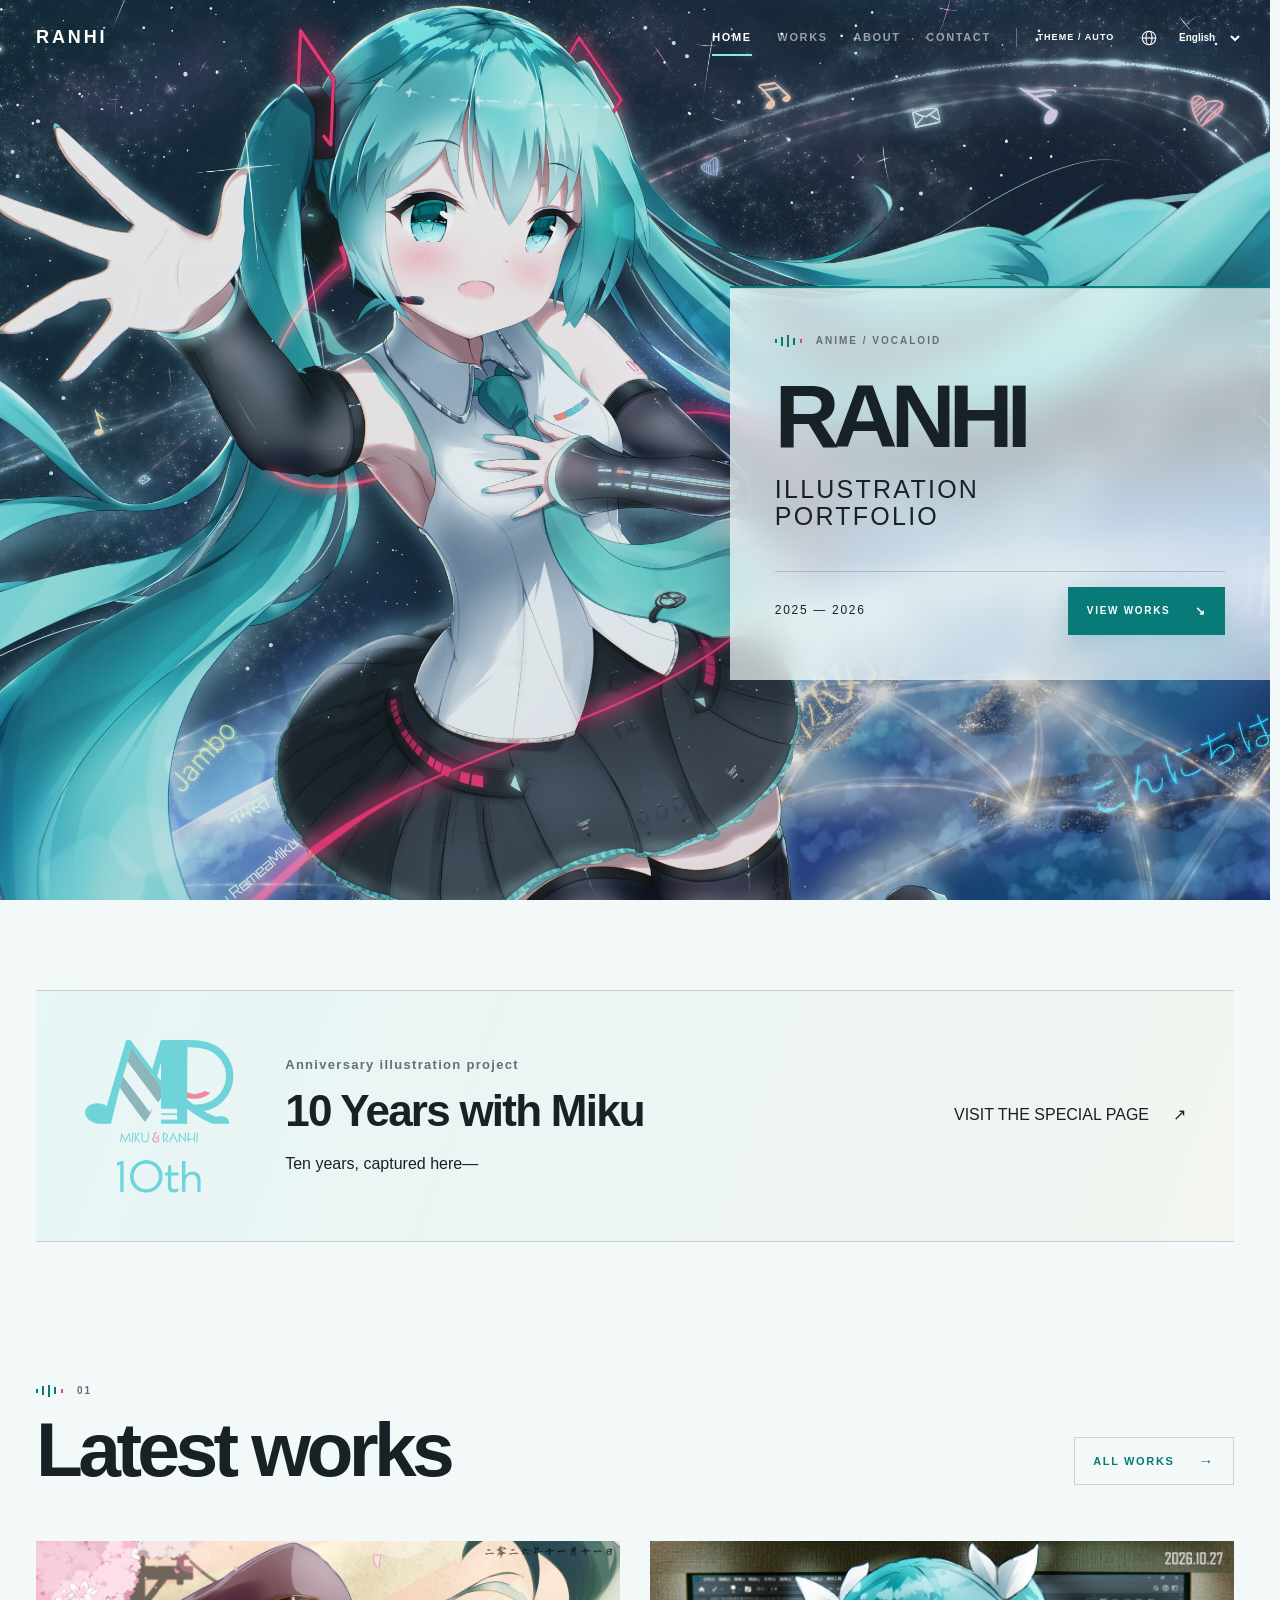
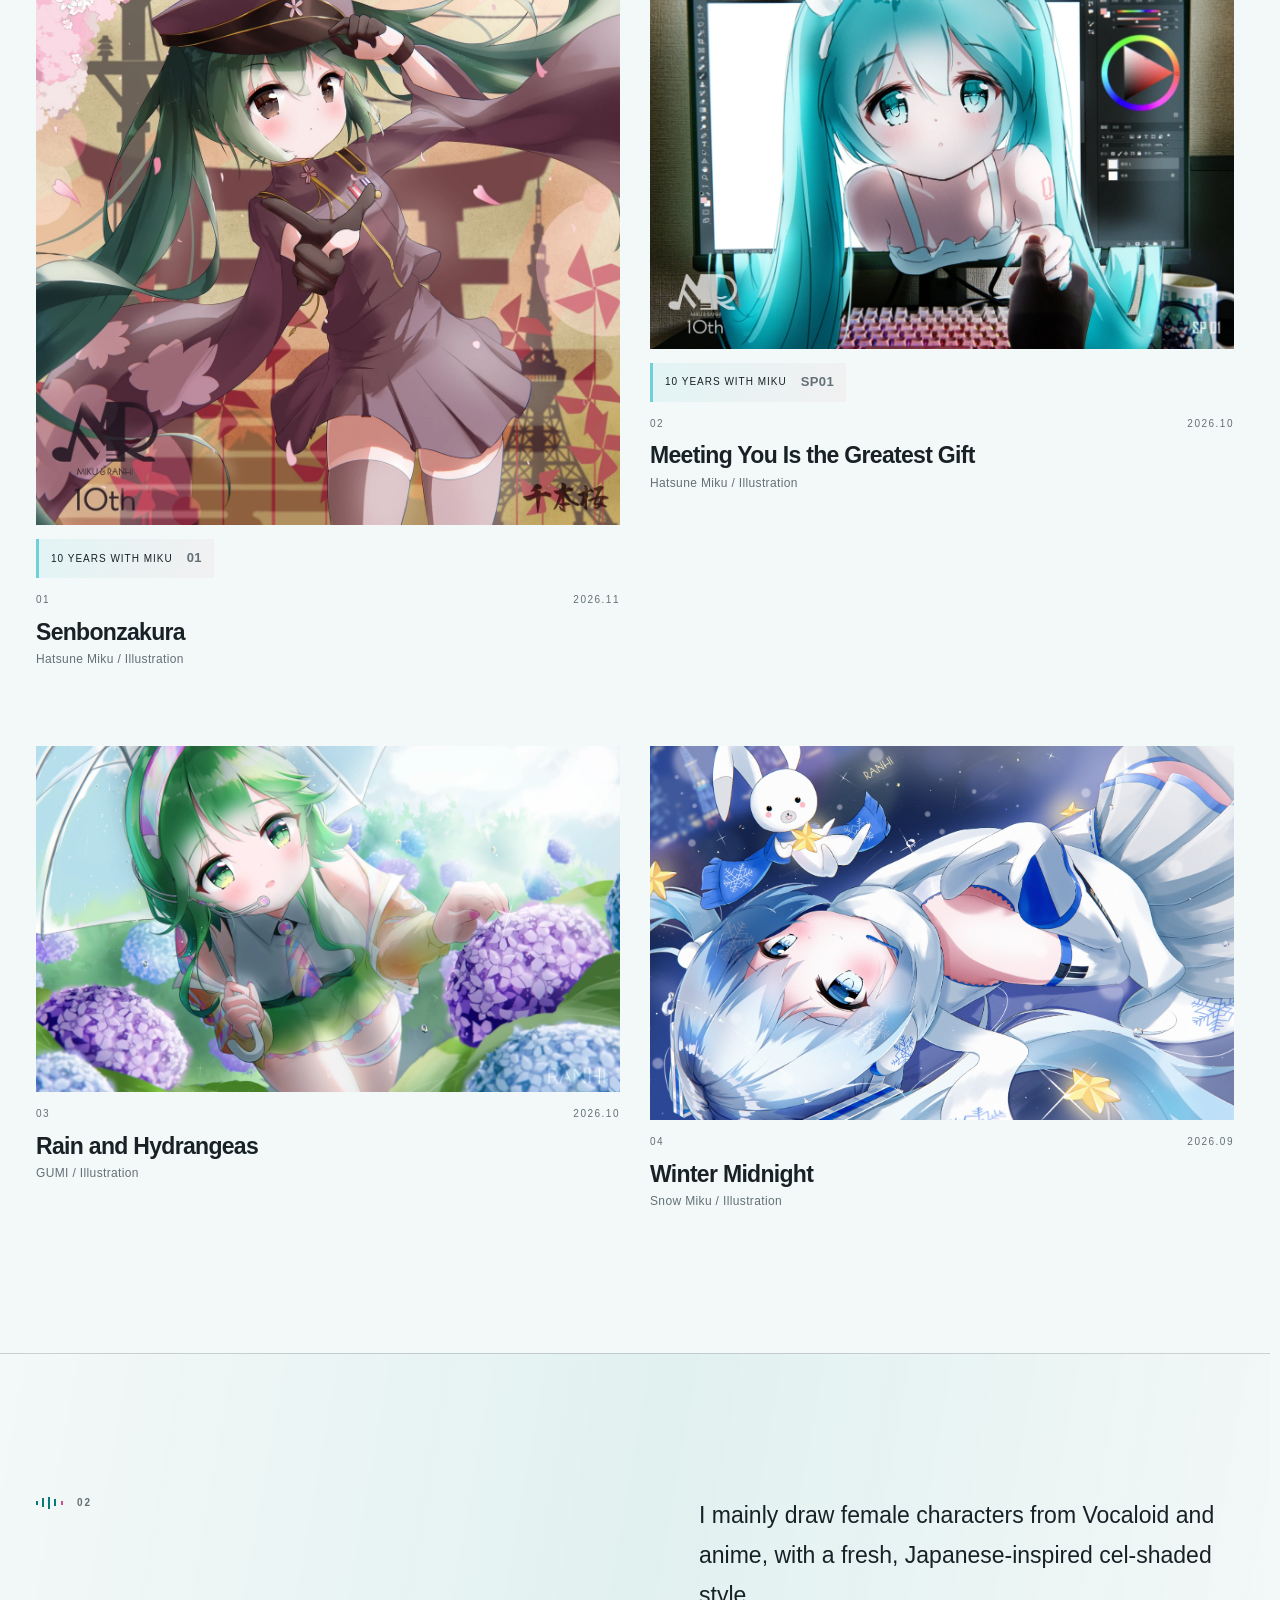
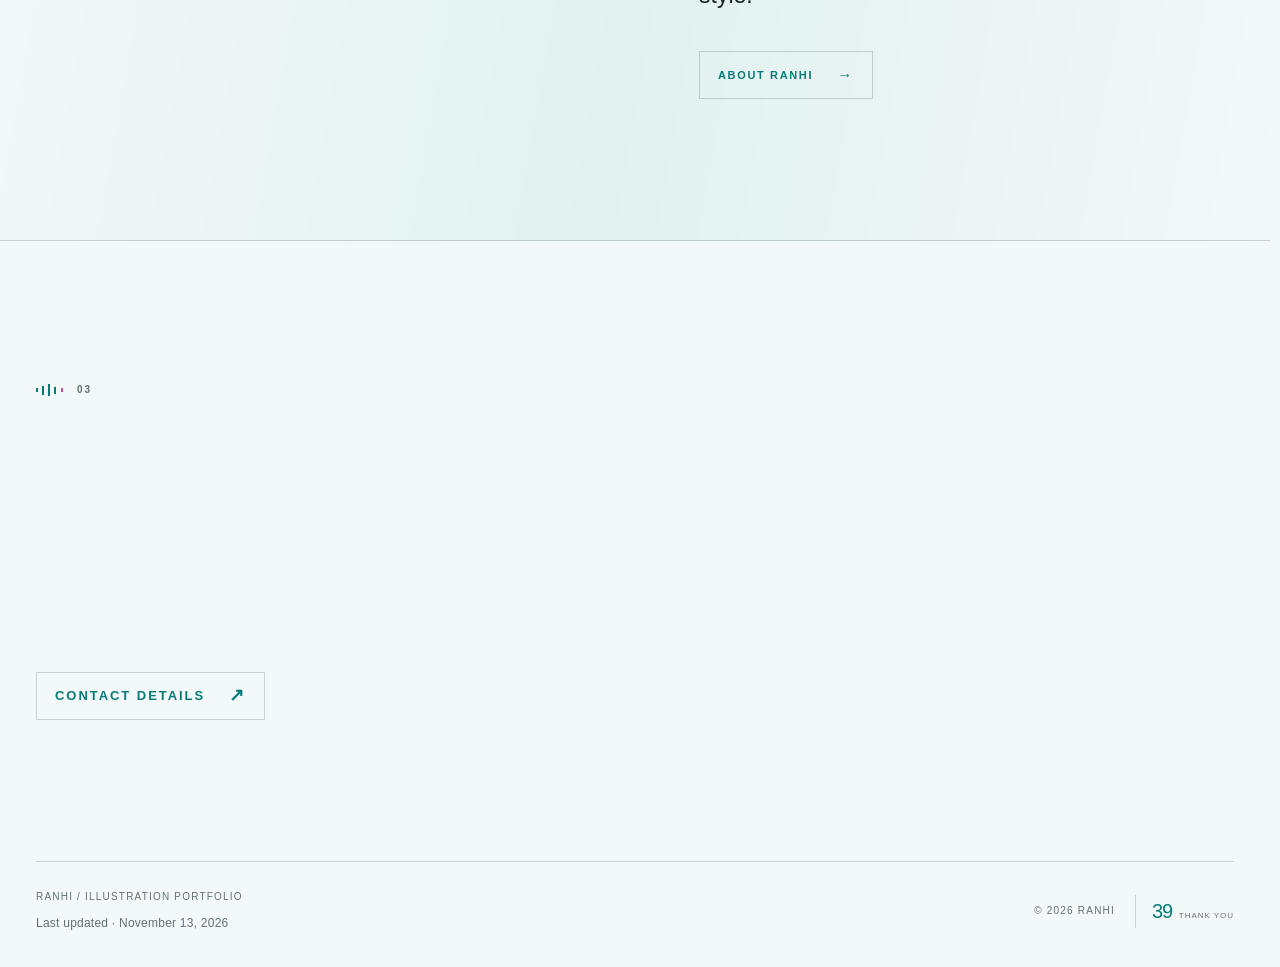
==== commit bd428c1a: "Add DECORATOR preview and celebrate social follower milestones" ====
--- a/index.html
+++ b/index.html
@@ -10,12 +10,12 @@
     <link rel="apple-touch-icon" href="images/favicon.png" />
     <script src="theme.js?v=20261007-1"></script>
     <style>html[data-i18n-state="loading"] body { visibility: hidden; }</style>
-    <script src="i18n.js?v=20261112-6"></script>
+    <script src="i18n.js?v=20261113-1"></script>
     <link rel="stylesheet" href="style.css?v=20261112-5" />
     <link rel="stylesheet" href="atmosphere.css" />
-    <link rel="stylesheet" href="theme.css?v=20260922-8" />
+    <link rel="stylesheet" href="theme.css?v=20261112-2" />
     <link rel="stylesheet" href="i18n.css?v=20261004-4" />
-    <link rel="stylesheet" href="anniversary.css?v=20261112-5" />
+    <link rel="stylesheet" href="anniversary.css?v=20261112-11" />
   </head>
   <body class="home-page" data-page-title="portfolio">
     <header class="site-header site-header--overlay">
@@ -166,7 +166,7 @@
     <footer class="footer container">
       <div class="footer-meta">
         <span lang="en">RANHI / ILLUSTRATION PORTFOLIO</span>
-        <span class="last-updated"><span data-i18n="lastUpdated">Last updated</span> · <time data-last-updated datetime="2026-11-12">November 12, 2026</time></span>
+        <span class="last-updated"><span data-i18n="lastUpdated">Last updated</span> · <time data-last-updated datetime="2026-11-13">November 13, 2026</time></span>
       </div>
       <div class="footer-signoff">
         <span>© 2026 RANHI</span
--- a/theme.css
+++ b/theme.css
@@ -291,17 +291,13 @@
     --pink: #ed91b9;
   }
 }
-.navlinks a {
+/* One fixed-size link box and one underline for current, hover and keyboard focus. */
+.navlinks > a {
   position: relative;
-}
-.navlinks a[aria-current="page"]::after {
-  content: "";
-  position: absolute;
-  left: 0;
-  right: 0;
-  bottom: -9px;
-  height: 2px;
-  background: var(--accent);
+  display: inline-flex;
+  align-items: center;
+  justify-content: center;
+  height: 36px;
 }
 .navlinks a:hover,
 .text-link,
@@ -616,17 +612,18 @@
   background-color: color-mix(in srgb, var(--accent) 8%, transparent);
   border-color: var(--accent);
 }
-.navlinks a::before {
+.navlinks > a::before {
   content: "";
   position: absolute;
-  inset: auto 0 -9px;
+  inset: auto 0 0;
   height: 2px;
   background: var(--accent);
   transform: scaleX(0);
   transform-origin: left;
   transition: transform 0.2s ease;
 }
-.navlinks a:focus-visible::before {
+.navlinks > a[aria-current="page"]::before,
+.navlinks > a:focus-visible::before {
   transform: scaleX(1);
 }
 .variant button:active,
--- a/anniversary.css
+++ b/anniversary.css
@@ -590,14 +590,13 @@
   .senbonzakura :is(.sakura-blossom, .sakura-petal, .sakura-pinwheel) { animation: none; }
 }
 .senbonzakura .series-album-copy { overflow: visible; }
-/* The edition number crosses the jacket edge, behind the printed title. */
+/* Soft solid numerals avoid a thin stroke while keeping the oversized layered layout. */
 .song-edition-heading { position: relative; isolation: isolate; margin: 36px 0 28px; padding: 26px 0 12px; }
 .series-sheet .senbonzakura .series-album-number {
   position: absolute; z-index: -1; top: -72px; right: -54px;
   margin: 0; padding: 0; border: 0;
   font-size: clamp(150px, 17vw, 220px); font-weight: 900; line-height: 1;
-  letter-spacing: -.08em; color: color-mix(in srgb, var(--sakura-ink) 24%, transparent);
-  -webkit-text-stroke: 1px color-mix(in srgb, var(--sakura-ink) 42%, transparent);
+  letter-spacing: -.08em; color: color-mix(in srgb, var(--sakura-ink) 29%, transparent);
   pointer-events: none;
 }
 .series-sheet .senbonzakura .song-edition-heading h4 {
@@ -620,7 +619,27 @@
 .song-credits dd { margin: 0; font-size: 15px; line-height: 1.7; overflow-wrap: anywhere; }
 .song-costume { display: block; color: var(--muted); font-size: 13px; }
 .song-source-links { display: flex; flex-wrap: wrap; gap: 12px 22px; margin-top: 24px; }
-.song-source-links a { padding: 6px 0; border-bottom: 1px solid var(--sakura-ink); font-size: 14px; }
+.song-source-links a {
+  --link-accent: var(--sakura-ink, currentColor);
+  position: relative; padding: 6px 0;
+  border-bottom: 1px solid transparent; font-size: 14px;
+  transition: color 220ms ease;
+}
+.song-source-links a::after {
+  content: ""; position: absolute; left: 0; right: 0; bottom: -1px;
+  height: 1px; background: var(--link-accent);
+  /* Keep one underline, with a steady thicker state until the pointer leaves. */
+  transition: height 220ms ease;
+}
+.song-source-links a:focus-visible { color: var(--link-accent); }
+.song-source-links a:focus-visible::after { height: 3px; }
+@media (hover: hover) and (pointer: fine) {
+  .song-source-links a:hover { color: var(--link-accent); }
+  .song-source-links a:hover::after { height: 3px; }
+}
+@media (prefers-reduced-motion: reduce) {
+  .song-source-links a, .song-source-links a::after { transition: none; }
+}
 /* Liner notes sit below the jacket so the full illustration keeps its space. */
 .song-liner-notes { display: grid; grid-template-columns: minmax(0, .65fr) minmax(0, 1.5fr); gap: clamp(24px, 4vw, 56px); margin-top: 40px; padding-top: 36px; border-top: 1px solid var(--line); }
 .song-liner-notes h5 { margin: 18px 0; font-size: clamp(24px, 3vw, 34px); line-height: 1.5; }
@@ -738,3 +757,57 @@
   .anniversary-promo .anniversary-logo { width: 110px; }
   .anniversary-promo-cta { grid-column: 1; }
 }
+
+/* Alternate song sleeves by entry order; the reading order stays image-first on mobile. */
+.series-sheet > .series-album:nth-of-type(even) { grid-template-columns: minmax(0, 1fr) minmax(0, 1.65fr); }
+.series-sheet > .series-album:nth-of-type(even) > .record-sleeve { grid-column: 2; grid-row: 1; padding-right: 0; padding-left: 14%; }
+.series-sheet > .series-album:nth-of-type(even) > .series-album-copy { grid-column: 1; grid-row: 1; }
+.series-sheet > .series-album:nth-of-type(even) .record-disc { left: 0; right: auto; }
+.series-sheet .decorator {
+  --decorator-ink: color-mix(in srgb, #67c8cf 70%, var(--ink));
+  position: relative; isolation: isolate; margin-top: 88px;
+  padding: clamp(20px, 2.5vw, 36px);
+  border: 1px solid color-mix(in srgb, #76cacf 35%, var(--line));
+  background: radial-gradient(ellipse at 0 100%, color-mix(in srgb, #ea91b3 9%, transparent), transparent 60%), linear-gradient(125deg, color-mix(in srgb, #7cced0 8%, var(--paper)), var(--paper));
+}
+.decorator .series-album-copy { overflow: visible; }
+.decorator .song-edition-heading { margin: 40px 0 30px; }
+.decorator .song-edition-heading::before { width: 72px; background: linear-gradient(90deg, #71ccd2 0 33%, #eca0ba 33% 66%, #e8c573 66%); }
+.series-sheet .decorator .series-album-number {
+  position: absolute; z-index: -1; left: -60px; top: -84px;
+  margin: 0; padding: 0; border: 0; font-size: clamp(160px, 17vw, 220px);
+  font-weight: 900; line-height: 1; letter-spacing: -.08em;
+  color: color-mix(in srgb, var(--decorator-ink) 24%, transparent);
+}
+.series-sheet .decorator .song-edition-heading h4 { position: relative; margin: 0; font-size: clamp(28px, 3.2vw, 44px); letter-spacing: -.055em; line-height: 1.3; overflow-wrap: normal; }
+.decorator-status { display: flex; align-items: center; gap: 10px; margin: 0 0 18px; font-size: 14px; color: var(--decorator-ink); }
+.decorator-status-dot { width: 7px; height: 7px; background: currentColor; transform: rotate(45deg); }
+.decorator .series-album-note { max-width: 24em; font-size: 16px; }
+.decorator-rhythm { display: flex; align-items: center; gap: 6px; height: 32px; margin-top: 36px; opacity: .55; }
+.decorator-rhythm i { display: block; width: 3px; height: 14px; background: var(--decorator-ink); animation: decorator-beat 1.8s ease-in-out infinite paused; }
+.decorator-rhythm i:nth-child(3n) { height: 26px; background: #dd92b1; animation-delay: -.5s; }
+.decorator-rhythm i:nth-child(2n) { height: 20px; animation-delay: -1.1s; }
+.decorator-confetti { position: absolute; inset: 0; overflow: hidden; z-index: -1; pointer-events: none; opacity: .3; }
+.decorator-confetti i { position: absolute; left: 8%; top: 12%; width: 24px; height: 24px; border: 1px solid #76cdd1; rotate: 18deg; animation: decorator-float 6s ease-in-out infinite paused; }
+.decorator-confetti i:nth-child(2) { left: 35%; top: 78%; width: 40px; height: 40px; border-radius: 50%; border-color: #e6a1be; animation-delay: -2s; }
+.decorator-confetti i:nth-child(3) { left: 41%; top: 16%; width: 12px; height: 36px; border: 0; background: #e6c678; animation-delay: -4s; }
+.decorator-confetti i:nth-child(4) { left: 19%; top: 91%; width: 10px; height: 10px; border: 0; background: #80acd8; animation-delay: -1s; }
+.decorator-confetti i:nth-child(5) { left: 90%; top: 8%; border-color: #e6a1be; animation-delay: -3s; }
+.decorator:is(:hover, :focus-within) :is(.decorator-confetti i, .decorator-rhythm i) { animation-play-state: running; }
+@keyframes decorator-float { 50% { transform: translateY(-10px) rotate(20deg); } }
+@keyframes decorator-beat { 50% { transform: scaleY(.45); } }
+@media (max-width: 760px) {
+  .series-sheet > .series-album:nth-of-type(even) { grid-template-columns: minmax(0, 1fr); }
+  .series-sheet > .series-album:nth-of-type(even) > .record-sleeve { grid-column: 1; grid-row: 1; }
+  .series-sheet > .series-album:nth-of-type(even) > .series-album-copy { grid-column: 1; grid-row: 2; }
+  .series-sheet .decorator { margin-top: 56px; }
+  .decorator .song-edition-heading { margin-top: 54px; }
+  .series-sheet .decorator .series-album-number { left: -28px; top: -50px; font-size: 148px; }
+  .series-sheet .decorator .song-edition-heading h4 { font-size: clamp(26px, 7.4vw, 38px); }
+}
+@media (prefers-reduced-motion: reduce) {
+  .decorator :is(.decorator-confetti i, .decorator-rhythm i) { animation: none; }
+}
+
+.decorator .song-credits { margin-top: 24px; }
+.decorator .song-source-links a { --link-accent: var(--decorator-ink); }
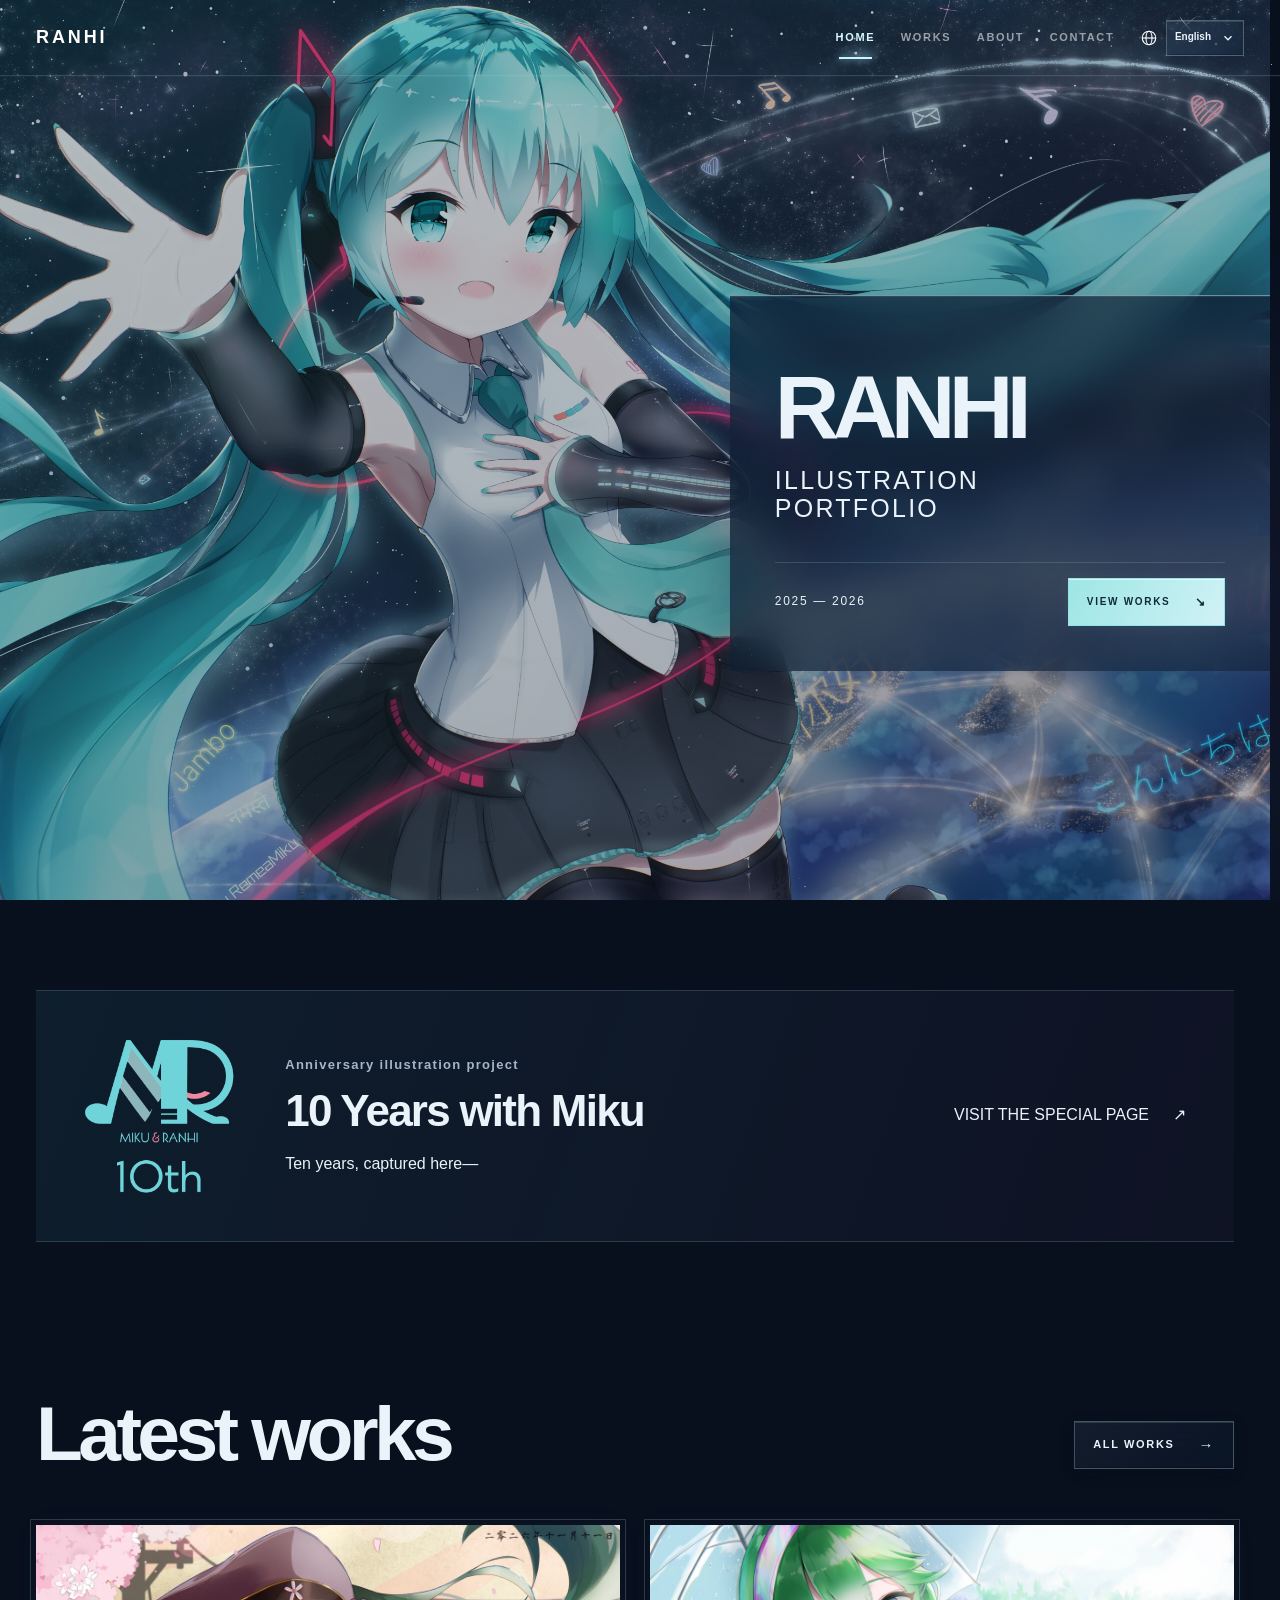
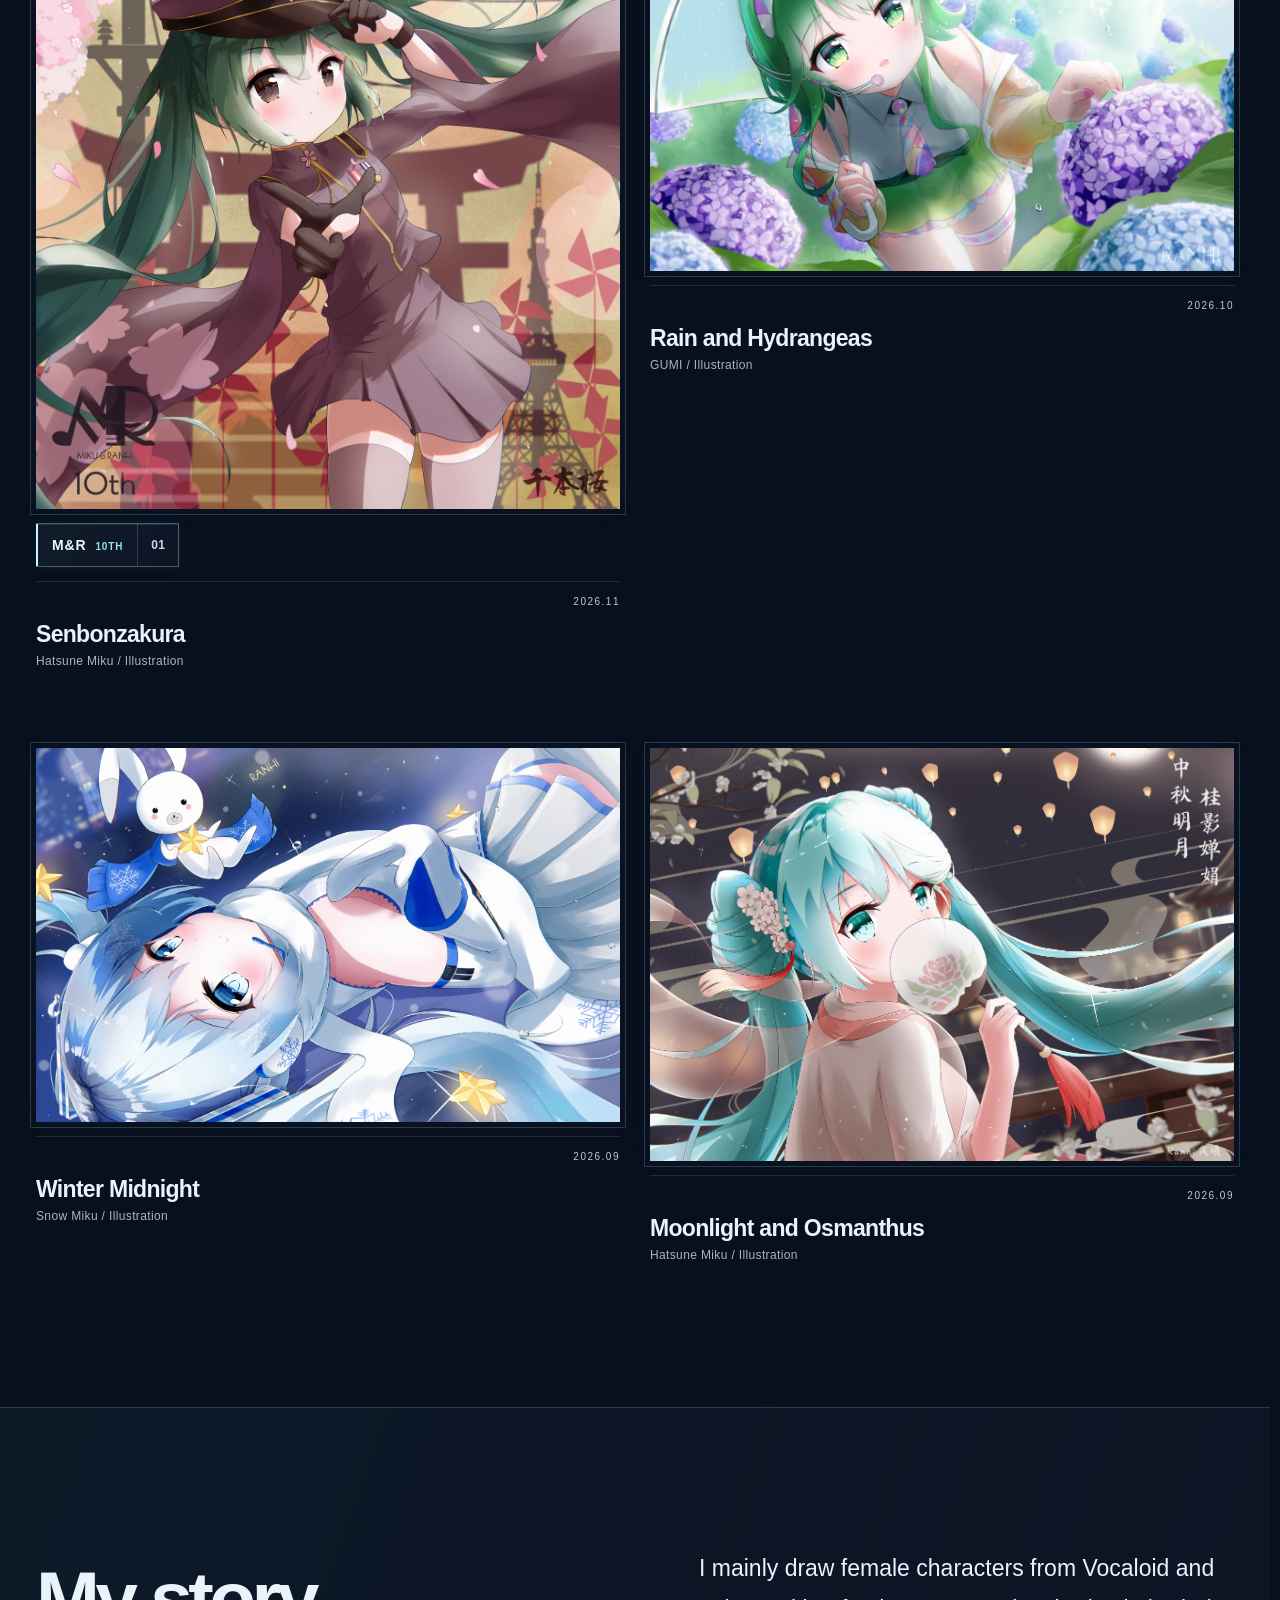
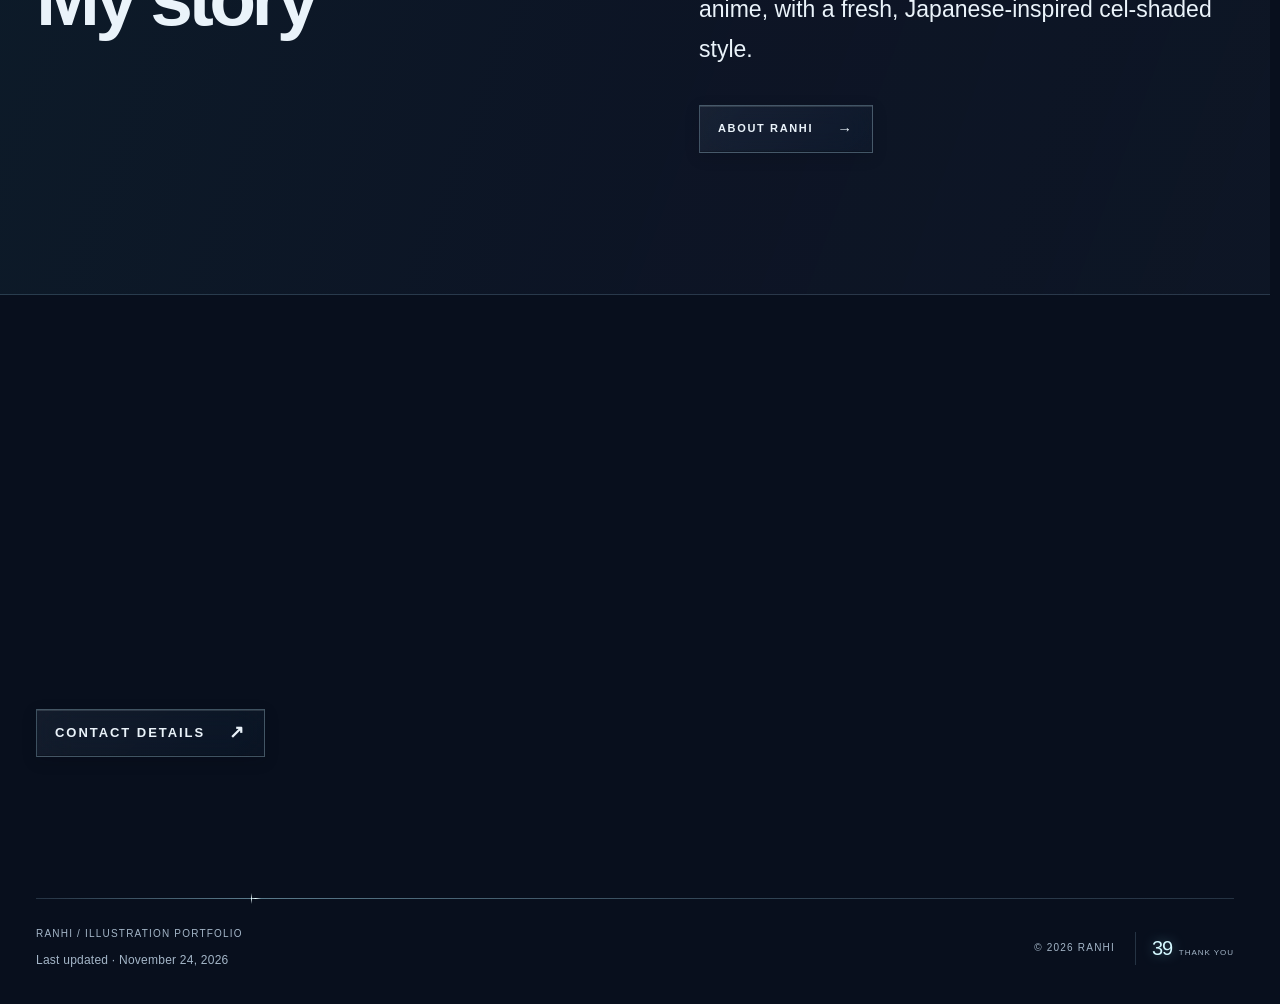
==== commit bccbd79d: "Refine dark cosmic design, profile layout and navigation Add sharp animated stars, glass controls an" ====
--- a/index.html
+++ b/index.html
@@ -1,5 +1,5 @@
 <!doctype html>
-<html lang="en">
+<html lang="en" data-theme="dark">
   <head>
     <meta charset="utf-8" />
     <link rel="canonical" href="https://ranhi.net/" />
@@ -8,14 +8,16 @@
     <title>RANHI — Illustration Portfolio</title>
     <link rel="icon" type="image/png" href="images/favicon.png" />
     <link rel="apple-touch-icon" href="images/favicon.png" />
-    <script src="theme.js?v=20261007-1"></script>
+    <script src="theme.js?v=20261123-1"></script>
     <style>html[data-i18n-state="loading"] body { visibility: hidden; }</style>
-    <script src="i18n.js?v=20261113-1"></script>
+    <script src="i18n.js?v=20261123-1"></script>
     <link rel="stylesheet" href="style.css?v=20261112-5" />
-    <link rel="stylesheet" href="atmosphere.css" />
-    <link rel="stylesheet" href="theme.css?v=20261112-2" />
-    <link rel="stylesheet" href="i18n.css?v=20261004-4" />
+    <link rel="stylesheet" href="theme.css?v=20261124-1" />
+    <link rel="stylesheet" href="i18n.css?v=20261124-1" />
     <link rel="stylesheet" href="anniversary.css?v=20261112-11" />
+    <link rel="stylesheet" href="atmosphere.css?v=20261124-3" />
+    <script src="stars.js?v=20261123-2" defer></script>
+    <script src="language-menu.js?v=20261124-1" defer></script>
   </head>
   <body class="home-page" data-page-title="portfolio">
     <header class="site-header site-header--overlay">
@@ -25,10 +27,8 @@
           <a href="./" aria-current="page" data-i18n="home">HOME</a
           ><a href="works/" data-i18n="works">WORKS</a><a href="about/" data-i18n="about">ABOUT</a
           ><a href="contact/" data-i18n="contact">CONTACT</a
-          ><button class="theme-toggle" type="button" data-theme-toggle>
-            THEME / AUTO
-          </button>
-          <label class="language-picker">
+          >
+          <div class="language-picker">
             <svg class="language-icon" viewBox="0 0 24 24" aria-hidden="true" focusable="false">
               <circle cx="12" cy="12" r="9"></circle>
               <ellipse cx="12" cy="12" rx="4" ry="9"></ellipse>
@@ -40,7 +40,7 @@
               <option value="en" lang="en">English</option>
               <option value="ja" lang="ja">日本語</option>
             </select>
-          </label>
+          </div>
         </nav>
       </div>
     </header>
@@ -55,9 +55,6 @@
         <div class="hero-shade"></div>
         <div class="container hero-layout">
           <div class="glass-panel">
-            <p class="eyebrow eyebrow--light" lang="en">
-              ANIME / VOCALOID
-            </p>
             <h1 id="hero-title">RANHI</h1>
             <p class="hero-subtitle">ILLUSTRATION<br />PORTFOLIO</p>
             <div class="hero-footer">
@@ -88,7 +85,6 @@
         <div class="container">
           <div class="section-head">
             <div>
-              <p class="eyebrow">01</p>
               <h2>Latest works</h2>
             </div>
             <a class="text-link" href="works/"
@@ -98,23 +94,16 @@
           <div class="work-grid">
             <a class="work-card work-card--anniversary" href="works/#senbonzakura">
               <div class="thumb"><img src="images/01-senbonzakura-1280.webp?v=20261112-2" alt="Senbonzakura" width="1280" height="1280" loading="lazy" /></div>
-              <span class="anniversary-work-badge"><span lang="en">10 YEARS WITH MIKU</span><b>01</b></span>
-              <div class="card-meta"><span>01</span><span>2026.11</span></div>
+              <span class="anniversary-work-badge"><span lang="en">M&amp;R <em>10TH</em></span><b>01</b></span>
+              <div class="card-meta"><span>2026.11</span></div>
               <h3 data-artwork-title="senbonzakura">Senbonzakura</h3>
-              <p>Hatsune Miku / Illustration</p>
-            </a>
-            <a class="work-card work-card--anniversary" href="works/#meeting-you-is-the-greatest-gift">
-              <div class="thumb"><img src="images/sp01-meeting-you-is-the-greatest-gift-1280.webp" alt="Meeting You Is the Greatest Gift" width="1280" height="893" loading="lazy" /></div>
-              <span class="anniversary-work-badge"><span lang="en">10 YEARS WITH MIKU</span><b>SP01</b></span>
-              <div class="card-meta"><span>02</span><span>2026.10</span></div>
-              <h3 data-artwork-title="meeting-you-is-the-greatest-gift">Meeting You Is the Greatest Gift</h3>
               <p>Hatsune Miku / Illustration</p>
             </a>
             <a class="work-card" href="works/#rain-and-hydrangeas">
               <div class="thumb">
                 <img src="images/rain-and-hydrangeas.webp" alt="Rain and Hydrangeas — GUMI among hydrangeas after the rain" width="2564" height="1520" loading="lazy" />
               </div>
-              <div class="card-meta"><span>03</span><span>2026.10</span></div>
+              <div class="card-meta"><span>2026.10</span></div>
               <h3 data-artwork-title="rain-and-hydrangeas">Rain and Hydrangeas</h3>
               <p>GUMI / Illustration</p>
             </a>
@@ -128,9 +117,15 @@
                   loading="lazy"
                 />
               </div>
-              <div class="card-meta"><span>04</span><span>2026.09</span></div>
+              <div class="card-meta"><span>2026.09</span></div>
               <h3 data-artwork-title="winter-midnight">Winter Midnight</h3>
               <p>Snow Miku / Illustration</p>
+            </a>
+            <a class="work-card" href="works/#moonlight-and-osmanthus">
+              <div class="thumb"><img src="images/moonlight-and-osmanthus.webp" alt="Moonlight and Osmanthus" width="4961" height="3508" loading="lazy" /></div>
+              <div class="card-meta"><span>2026.09</span></div>
+              <h3 data-artwork-title="moonlight-and-osmanthus">Moonlight and Osmanthus</h3>
+              <p>Hatsune Miku / Illustration</p>
             </a>
           </div>
         </div>
@@ -139,7 +134,6 @@
       <section class="section artist-intro">
         <div class="container about-grid">
           <div>
-            <p class="eyebrow">02</p>
             <h2>My story</h2>
           </div>
           <div>
@@ -155,7 +149,6 @@
       <!-- Contact call to action -->
       <section class="section contact-callout">
         <div class="container">
-          <p class="eyebrow">03</p>
           <h2>GET IN<br />TOUCH</h2>
           <a class="text-link text-link--large" href="contact/"
             >GET IN TOUCH <span aria-hidden="true">↗</span></a
@@ -166,7 +159,7 @@
     <footer class="footer container">
       <div class="footer-meta">
         <span lang="en">RANHI / ILLUSTRATION PORTFOLIO</span>
-        <span class="last-updated"><span data-i18n="lastUpdated">Last updated</span> · <time data-last-updated datetime="2026-11-13">November 13, 2026</time></span>
+        <span class="last-updated"><span data-i18n="lastUpdated">Last updated</span> · <time data-last-updated datetime="2026-11-24">November 24, 2026</time></span>
       </div>
       <div class="footer-signoff">
         <span>© 2026 RANHI</span
--- a/theme.css
+++ b/theme.css
@@ -1,13 +1,3 @@
-:root,
-[data-theme="light"] {
-  color-scheme: light;
-  --ink: #182126;
-  --paper: #f3f7f7;
-  --line: rgba(24, 33, 38, 0.18);
-  --muted: #637076;
-  --surface: rgba(244, 248, 248, 0.9);
-  --image-surface: #e4e9e7;
-}
 html {
   scrollbar-gutter: stable;
   scrollbar-width: thin;
@@ -31,18 +21,8 @@
 html::-webkit-scrollbar-corner {
   background: var(--paper);
 }
-@media (prefers-color-scheme: dark) {
-  :root[data-theme="auto"] {
-    color-scheme: dark;
-    --ink: #edf5f3;
-    --paper: #101719;
-    --line: rgba(229, 244, 241, 0.18);
-    --muted: #a1b1b0;
-    --surface: rgba(16, 23, 25, 0.88);
-    --image-surface: #1b292b;
-  }
-}
-[data-theme="dark"] {
+
+:root {
   color-scheme: dark;
   --ink: #edf5f3;
   --paper: #101719;
@@ -83,20 +63,7 @@
 .notes p {
   color: var(--ink);
 }
-.theme-toggle {
-  border: 0;
-  border-left: 1px solid var(--line);
-  background: transparent;
-  color: inherit;
-  padding: 2px 0 2px 20px;
-  font-size: 9px;
-  font-weight: 700;
-  letter-spacing: 0.12em;
-  cursor: pointer;
-}
-.theme-toggle:hover {
-  color: var(--aqua);
-}
+
 .artist-portrait {
   width: min(190px, 45vw);
   aspect-ratio: 1;
@@ -111,10 +78,7 @@
   gap: clamp(24px, 4vw, 55px);
 }
 @media (max-width: 760px) {
-  .theme-toggle {
-    padding-left: 12px;
-    font-size: 8px;
-  }
+
   .artist-copy {
     display: block;
   }
@@ -134,21 +98,8 @@
 }
 
 /* The homepage header stays above the cover and becomes glass on scroll. */
+
 :root {
-  --paper: #f2f9f8;
-  --surface: rgba(242, 249, 248, 0.92);
-  --ambient-mint: rgba(100, 220, 208, 0.14);
-  --ambient-pink: rgba(219, 167, 211, 0.08);
-  --edge-glow: none;
-  --hero-overlay:
-    linear-gradient(
-      120deg,
-      rgba(53, 204, 196, 0.08),
-      rgba(204, 112, 166, 0.045)
-    ),
-    linear-gradient(rgba(7, 25, 34, 0.045), rgba(7, 25, 34, 0.1));
-}
-[data-theme="dark"] {
   --paper: #0b141c;
   --surface: rgba(11, 20, 28, 0.92);
   --image-surface: #13212b;
@@ -159,19 +110,7 @@
     linear-gradient(120deg, rgba(15, 112, 116, 0.17), rgba(82, 38, 91, 0.14)),
     linear-gradient(rgba(3, 10, 18, 0.16), rgba(3, 10, 18, 0.28));
 }
-@media (prefers-color-scheme: dark) {
-  :root[data-theme="auto"] {
-    --paper: #0b141c;
-    --surface: rgba(11, 20, 28, 0.92);
-    --image-surface: #13212b;
-    --ambient-mint: rgba(57, 187, 181, 0.12);
-    --ambient-pink: rgba(126, 108, 174, 0.08);
-    --edge-glow: 0 1px 14px rgba(103, 215, 210, 0.09);
-    --hero-overlay:
-      linear-gradient(120deg, rgba(15, 112, 116, 0.17), rgba(82, 38, 91, 0.14)),
-      linear-gradient(rgba(3, 10, 18, 0.16), rgba(3, 10, 18, 0.28));
-  }
-}
+
 body {
   background:
     radial-gradient(
@@ -271,27 +210,15 @@
 }
 
 /* Miku-inspired accents: mint controls, pink terminals, quiet musical ticks. */
+
 :root {
-  --accent: #087b78;
-  --accent-fill: #087b78;
-  --accent-on: #fff;
-  --pink: #c94f88;
-}
-[data-theme="dark"] {
   --accent: #67d7d2;
   --accent-fill: #67d7d2;
   --accent-on: #102627;
   --pink: #ed91b9;
 }
-@media (prefers-color-scheme: dark) {
-  :root[data-theme="auto"] {
-    --accent: #67d7d2;
-    --accent-fill: #67d7d2;
-    --accent-on: #102627;
-    --pink: #ed91b9;
-  }
-}
-/* One fixed-size link box and one underline for current, hover and keyboard focus. */
+
+/* Stable navigation boxes; the star indicator fades in without stretching. */
 .navlinks > a {
   position: relative;
   display: inline-flex;
@@ -301,7 +228,6 @@
 }
 .navlinks a:hover,
 .text-link,
-.theme-toggle:hover,
 .contact-list a:hover,
 .work-card:hover h3 {
   color: var(--accent);
@@ -445,9 +371,7 @@
     color 0.2s ease,
     border-color 0.2s ease;
 }
-.site-header--overlay .theme-toggle {
-  border-left-color: rgba(255, 255, 255, 0.3);
-}
+
 .site-header--overlay.is-scrolled {
   background: var(--surface);
   background: color-mix(in srgb, var(--paper) 74%, transparent);
@@ -455,9 +379,6 @@
   border-bottom-color: var(--line);
   backdrop-filter: blur(18px);
   -webkit-backdrop-filter: blur(18px);
-}
-.site-header--overlay.is-scrolled .theme-toggle {
-  border-left-color: var(--line);
 }
 
 /* Short, interaction-led motion: nothing loops or delays reading. */
@@ -570,7 +491,6 @@
 .hero-footer a,
 .work-card,
 .variant button,
-.theme-toggle,
 .artist-portrait {
   transition:
     transform 0.2s ease,
@@ -615,24 +535,17 @@
 .navlinks > a::before {
   content: "";
   position: absolute;
-  inset: auto 0 0;
-  height: 2px;
-  background: var(--accent);
-  transform: scaleX(0);
-  transform-origin: left;
-  transition: transform 0.2s ease;
+  opacity: 0;
+  transition: opacity 240ms ease;
 }
 .navlinks > a[aria-current="page"]::before,
-.navlinks > a:focus-visible::before {
-  transform: scaleX(1);
-}
-.variant button:active,
-.theme-toggle:active {
+.navlinks > a:focus-visible::before { opacity: 1; }
+.variant button:active {
   transform: scale(0.95);
 }
 @media (hover: hover) and (pointer: fine) {
   .navlinks a:hover::before {
-    transform: scaleX(1);
+    opacity: 1;
   }
   .text-link:hover {
     background-color: color-mix(in srgb, var(--accent) 8%, transparent);
@@ -687,7 +600,6 @@
   .work-card:hover img,
   .artist-portrait:hover,
   .variant button:active,
-  .theme-toggle:active,
   .text-link > span,
   .contact-list a > span,
   .hero-footer a > span {
--- a/i18n.css
+++ b/i18n.css
@@ -19,6 +19,7 @@
 
 /* Language controls share the site's sharp-edged, theme-aware design. */
 .language-picker {
+  position: relative;
   display: flex;
   align-items: center;
   gap: 8px;
@@ -34,7 +35,56 @@
   stroke: currentColor;
   stroke-width: 1.5;
 }
-.language-picker select {
+.language-trigger { display: inline-flex; align-items: center; justify-content: space-between; gap: 10px; }
+.language-trigger > span { white-space: nowrap; }
+.language-trigger > svg { width: 14px; height: 14px; flex: 0 0 14px; fill: none; stroke: currentColor; stroke-width: 1.5; transition: transform 220ms ease; }
+.is-open .language-trigger > svg { transform: rotate(180deg); }
+.language-picker .language-trigger:active { transform: none; }
+.language-menu {
+  position: absolute;
+  z-index: 20;
+  top: calc(100% + 12px);
+  right: 0;
+  width: 180px;
+  padding: 6px;
+  border: 1px solid #b6ddeb55;
+  background: #13253be6;
+  box-shadow: inset 0 1px #effaff24, 0 12px 32px #02061066;
+  opacity: 0;
+  visibility: hidden;
+  transform: translateY(-6px);
+  pointer-events: none;
+  transition: opacity 200ms ease, transform 220ms ease, visibility 0s linear 220ms;
+}
+.is-open .language-menu {
+  opacity: 1;
+  visibility: visible;
+  transform: translateY(0);
+  pointer-events: auto;
+  transition-delay: 0s;
+}
+@supports (backdrop-filter: blur(18px)) {
+  .language-menu { background: #14283bd1; backdrop-filter: blur(18px) saturate(115%); -webkit-backdrop-filter: blur(18px) saturate(115%); }
+}
+.language-option {
+  position: relative;
+  display: block;
+  width: 100%;
+  padding: 11px 30px 11px 12px;
+  border: 0;
+  background: transparent;
+  color: var(--ink);
+  text-align: left;
+  font: inherit;
+  font-size: 14px;
+  line-height: 1.5;
+  cursor: pointer;
+  transition: background-color 180ms ease, color 180ms ease;
+}
+.language-option:is(:hover, :focus-visible) { outline: none; background: #b3e8ff18; color: #e6fcff; }
+.language-option[aria-selected="true"] { color: #b2f0f2; background: #a0dce40d; }
+.language-option[aria-selected="true"]::after { content: ""; position: absolute; right: 12px; top: 50%; width: 5px; height: 5px; margin-top: -2px; background: #c4faff; box-shadow: 0 0 6px #a6eaff80; }
+.language-picker :is(select, .language-trigger) {
   min-width: 0;
   max-width: 100%;
   min-height: 36px;
@@ -50,18 +100,17 @@
   color: var(--ink);
   background: var(--paper);
 }
-.language-picker select:focus-visible {
+.language-picker :is(select, .language-trigger):focus-visible {
   outline: 2px solid var(--accent, var(--aqua));
   outline-offset: 3px;
 }
-.language-picker select:hover {
+.language-picker :is(select, .language-trigger):hover {
   border-color: var(--accent, var(--aqua));
 }
 .navlinks {
   gap: clamp(12px, 2vw, 26px);
 }
-.navlinks > a,
-.theme-toggle {
+.navlinks > a {
   white-space: nowrap;
 }
 html:lang(zh) body {
@@ -95,11 +144,9 @@
     gap: 14px;
     letter-spacing: 0.04em;
   }
-  .theme-toggle {
-    padding-left: 12px;
-  }
-}
-/* Two rows keep all four page links and both controls accessible on phones. */
+
+}
+/* Two rows keep all four page links and the language selector accessible on phones. */
 @media (max-width: 800px) {
   .detail {
     scroll-margin-top: 108px;
@@ -129,20 +176,14 @@
     font-size: 10px;
     letter-spacing: 0.02em;
   }
-  .navlinks .theme-toggle {
-    grid-column: 4 / 8;
-    grid-row: 1;
-    padding: 6px 0;
-    border-left: 0;
-    font-size: 9px;
-    letter-spacing: 0;
-  }
+
   .language-picker {
     grid-column: 8 / 13;
     grid-row: 1;
     justify-content: flex-end;
   }
-  .language-picker select {
+  .language-menu { top: calc(100% + 52px); }
+  .language-picker :is(select, .language-trigger) {
     width: calc(100% - 26px);
     font-size: 11px;
   }
@@ -150,16 +191,14 @@
 
 /* Dense CJK glyphs need larger controls, not the Latin display tracking. */
 html:is(:lang(zh), :lang(ja)) .navlinks > a,
-html:is(:lang(zh), :lang(ja)) .navlinks .theme-toggle,
-html:is(:lang(zh), :lang(ja)) .language-picker select,
+
+html:is(:lang(zh), :lang(ja)) .language-picker :is(select, .language-trigger),
 html:is(:lang(zh), :lang(ja)) .variant > span {
   font-size: 14px;
   line-height: 1.5;
   letter-spacing: 0.02em;
 }
-html:is(:lang(zh), :lang(ja)) .theme-toggle {
-  font-family: inherit;
-}
+
 html:is(:lang(zh), :lang(ja)) .text-link,
 html:is(:lang(zh), :lang(ja)) .hero-footer a {
   font-size: 16px;
@@ -167,11 +206,11 @@
   letter-spacing: 0.03em;
 }
 @media (max-width: 800px) {
-  html:is(:lang(zh), :lang(ja)) .navlinks .theme-toggle,
-  html:is(:lang(zh), :lang(ja)) .language-picker select {
+
+  html:is(:lang(zh), :lang(ja)) .language-picker :is(select, .language-trigger) {
     letter-spacing: 0;
   }
-  html:is(:lang(zh), :lang(ja)) .language-picker select {
+  html:is(:lang(zh), :lang(ja)) .language-picker :is(select, .language-trigger) {
     padding-inline: 4px;
   }
   /* Give the longer Japanese labels more room without shrinking the type. */
--- a/atmosphere.css
+++ b/atmosphere.css
@@ -1,25 +1,518 @@
-/* A quiet colour field behind the portfolio; artwork remains the visual focus. */
-body {
+/* One night sky across the portfolio. Artwork keeps its original colours. */
+:root {
+  color-scheme: dark;
+  --paper: #080f1d;
+  --surface: rgba(10, 20, 37, .78);
+  --ink: #eaf3fa;
+  --muted: #a4b6c8;
+  --line: rgba(166, 205, 233, .19);
+  --image-surface: #111f30;
+  --accent: #94e4e5;
+  --accent-fill: #94e4e5;
+  --accent-on: #102b33;
+  --pink: #deb2d9;
+  --edge-glow: 0 1px 0 rgba(204, 237, 255, .12);
+}
+html { background: var(--paper); }
+body, body.anniversary-page {
+  isolation: isolate;
   background:
-    radial-gradient(
-      68rem 46rem at -12% 24%,
-      rgba(102, 217, 210, 0.12),
-      transparent 62%
-    ),
-    radial-gradient(
-      58rem 44rem at 112% 63%,
-      rgba(218, 166, 220, 0.1),
-      transparent 61%
-    ),
-    #f3f7f7;
+    radial-gradient(ellipse at 16% 20%, #214a6438, transparent 58%),
+    radial-gradient(ellipse at 85% 65%, #55466e30, transparent 55%),
+    var(--paper);
   background-attachment: fixed;
 }
+.night-sky {
+  position: fixed;
+  inset: 0;
+  z-index: -1;
+  overflow: hidden;
+  pointer-events: none;
+  background:
+    radial-gradient(ellipse at 30% 36%, #3d7c8520, transparent 45%),
+    radial-gradient(ellipse at 78% 68%, #6262a524, transparent 48%),
+    linear-gradient(125deg, transparent 22%, #7fa1bf08 44%, transparent 64%);
+}
+.sky-star {
+  position: absolute;
+  left: var(--x);
+  top: var(--y);
+  width: var(--size);
+  height: var(--size);
+  border-radius: 0;
+  background: #e0f4ff;
+  opacity: var(--brightness);
+  animation: star-breathe var(--duration) ease-in-out var(--delay) infinite;
+}
+.sky-star--bright {
+  background: #fff;
+}
+.sky-star--bright::before, .sky-star--bright::after {
+  content: "";
+  position: absolute;
+  inset: -3px 0;
+  background: #c2e8f559;
+  z-index: -1;
+}
+.sky-star--bright::after { inset: 0 -3px; }
+@keyframes star-breathe {
+  0%, 100% { opacity: var(--brightness); }
+  50% { opacity: .4; }
+}
+/* A short pass followed by a long quiet interval. */
+.sky-meteor {
+  position: absolute;
+  top: 8%;
+  left: 58%;
+  width: 150px;
+  height: 1px;
+  opacity: 0;
+  background: linear-gradient(90deg, transparent, #b8eaff 85%, #fff);
+  transform: rotate(138deg);
+  animation: meteor-pass 27s linear 7s infinite;
+}
+.sky-meteor:last-child {
+  top: 38%;
+  left: 92%;
+  width: 110px;
+  animation-duration: 41s;
+  animation-delay: 19s;
+}
+@keyframes meteor-pass {
+  0% { opacity: 0; transform: translate(0, 0) rotate(138deg); }
+  1% { opacity: .65; }
+  4% { opacity: 0; transform: translate(-340px, 306px) rotate(138deg); }
+  100% { opacity: 0; transform: translate(-340px, 306px) rotate(138deg); }
+}
+.night-sky.is-paused * { animation-play-state: paused; }
 
-.artist-intro {
-  background: linear-gradient(
-    100deg,
-    rgba(255, 255, 255, 0.34),
-    rgba(208, 239, 237, 0.2),
-    rgba(255, 255, 255, 0.28)
-  );
-}
+/* Glass, cool edges and points of light replace broad neon halos. */
+.site-header, .site-header--overlay.is-scrolled {
+  background: rgba(8, 15, 29, .72);
+  border-bottom-color: var(--line);
+  box-shadow: 0 1px 0 #e0f4ff08;
+}
+.site-header--overlay:not(.is-scrolled) { background: transparent; }
+.glass-panel {
+  border-top: 1px solid #c4f4ff80;
+  background: linear-gradient(120deg, #0c1c31bd, #101d32a6);
+  box-shadow: inset 0 1px #efffff14, 0 24px 60px #02071130;
+}
+.artist-intro { background: linear-gradient(110deg, #162d3c66, #151d3266, #22304438); }
+.anniversary-promo { background: linear-gradient(110deg, #17344466, #26213a42); }
+.social-card, .contact-email, .wechat-card { background-color: #0c192caa; }
+.navlinks > a:is(:hover, :focus-visible, [aria-current="page"]) {
+  color: #d5f8ff;
+  text-shadow: none;
+}
+.navlinks > a::before {
+  inset: auto 8% -3px;
+  width: auto;
+  height: 2px;
+  background: #c8f5ff;
+  clip-path: none;
+  box-shadow: 0 0 7px #a8eaffb3, 0 0 15px #a8eaff4d;
+  transform: none;
+}
+.glass-panel .hero-footer a {
+  background: linear-gradient(115deg, #9ee6e5, #d0f2f6);
+  box-shadow: inset 0 1px #fff9, 0 0 16px #a4e6ff12;
+}
+.glass-panel .hero-footer a:is(:hover, :focus-visible) {
+  background: linear-gradient(115deg, #b7f0ed, #e2faff);
+  box-shadow: inset 0 1px #fff, 0 0 20px #a4e6ff2b;
+}
+.text-link, .social-card, .contact-email, .anniversary-promo { position: relative; }
+:is(.text-link, .social-card, .contact-email, .anniversary-promo)::after {
+  content: "";
+  position: absolute;
+  right: -5px;
+  top: -5px;
+  width: 11px;
+  height: 11px;
+  pointer-events: none;
+  background:
+    linear-gradient(transparent, #eaffff, transparent) center / 1px 100% no-repeat,
+    linear-gradient(90deg, transparent, #eaffff, transparent) center / 100% 1px no-repeat;
+  opacity: 0;
+  transform: scale(.5);
+  transition: opacity 350ms ease, transform 450ms ease;
+}
+:is(.text-link, .social-card, .contact-email, .anniversary-promo):focus-visible::after {
+  opacity: .9;
+  transform: scale(1);
+}
+@media (hover: hover) and (pointer: fine) {
+  :is(.text-link, .social-card:not(.qq-card), .contact-email, .anniversary-promo):hover::after {
+    opacity: .9;
+    transform: scale(1);
+  }
+  :is(.social-card:not(.qq-card), .contact-email, .anniversary-promo):hover {
+    border-color: #b2e6ed80;
+    background-color: #19304370;
+    box-shadow: inset 0 1px #d9faff16;
+  }
+}
+/* Frosted controls stay readable over the sky, with a solid fallback. */
+.text-link,
+.anniversary-music-toggle,
+.series-sheet .series-book-close,
+.language-picker :is(select, .language-trigger) {
+  background: linear-gradient(135deg, #32495b70, #18293dd9), #102035;
+  border-color: #b6ddeb4d;
+  color: var(--ink);
+  box-shadow: inset 0 1px #f0faff21, inset 0 -1px #0003, 0 4px 14px #02081126;
+  transition: background-color 240ms ease, border-color 240ms ease, color 240ms ease;
+}
+@supports ((backdrop-filter: blur(12px)) or (-webkit-backdrop-filter: blur(12px))) {
+  .text-link,
+  .anniversary-music-toggle,
+  .series-sheet .series-book-close,
+  .language-picker :is(select, .language-trigger) {
+    background: linear-gradient(135deg, #b6d9ef12, #15283b38);
+    backdrop-filter: blur(18px) saturate(115%);
+    -webkit-backdrop-filter: blur(18px) saturate(115%);
+  }
+}
+.text-link:is(:hover, :focus-visible),
+.anniversary-music-toggle:is(:hover, :focus-visible, [data-state="playing"]),
+.series-sheet .series-book-close:is(:hover, :focus-visible),
+.language-picker :is(select, .language-trigger):is(:hover, :focus-visible) {
+  border-color: #c1edf5b3;
+  color: #edfcff;
+  background-color: #91b7ce18;
+}
+/* Orbit + musical note: keep the Miku waveform on the cover itself. */
+.eyebrow:not(.eyebrow--light)::before {
+  flex-basis: 40px;
+  width: 40px;
+  height: 24px;
+  background: var(--accent);
+  -webkit-mask: url("images/orbital-note.svg") center / contain no-repeat;
+  mask: url("images/orbital-note.svg") center / contain no-repeat;
+  animation: none;
+}
+.anniversary-emblem::before, .anniversary-emblem::after {
+  width: 16px;
+  height: 16px;
+  border: 0;
+  background: var(--anniversary-mint);
+  clip-path: polygon(50% 0, 60% 40%, 100% 50%, 60% 60%, 50% 100%, 40% 60%, 0 50%, 40% 40%);
+}
+.anniversary-emblem::after { background: var(--anniversary-pink); }
+.series-path::after {
+  height: 1px;
+  background: linear-gradient(90deg, transparent, var(--track-color), transparent);
+  opacity: .25;
+  transform: none;
+  transition: opacity 350ms ease;
+}
+.series-path:is(:hover, :focus-visible, [aria-expanded="true"])::after {
+  opacity: .9;
+  transform: none;
+}
+/* Shared star-map details connect the pages without covering the artwork. */
+:root {
+  --starlight-edge: #b9e8f55c;
+  --starlight-halo: 0 0 22px #91dcff14;
+}
+.page-intro { isolation: isolate; }
+.page-intro::before {
+  content: "";
+  position: absolute;
+  z-index: -1;
+  inset: 40px 0 auto auto;
+  width: min(48%, 520px);
+  height: clamp(260px, 32vw, 440px);
+  background: url("images/orbital-chart.svg") right center / contain no-repeat;
+  opacity: .7;
+  pointer-events: none;
+}
+.page-intro::after {
+  width: min(260px, 65%);
+  height: 1px;
+  background: linear-gradient(90deg, #ecfcff, #9adfe8 18%, #9adfe800);
+  box-shadow: 0 0 8px #c3f3ff6b;
+}
+.page-intro h1, .section-heading h2, .artist-story > h2 {
+  text-shadow: 0 0 30px #b6e8ff1a;
+}
+.eyebrow:not(.eyebrow--light)::before {
+  filter: drop-shadow(0 0 4px #9ceaff66);
+}
+.detail, .footer { position: relative; }
+.detail::after, .footer::before {
+  content: "";
+  position: absolute;
+  left: 0;
+  bottom: -6px;
+  width: 100%;
+  height: 11px;
+  background:
+    linear-gradient(#bdefff00, #ebfcff, #bdefff00) 18% center / 1px 11px no-repeat,
+    linear-gradient(90deg, #bdefff00, #ebfcff, #bdefff00) 18% center / 11px 1px no-repeat,
+    linear-gradient(90deg, transparent, #a8e6f866 18%, #a8e6f819 58%, transparent) center / 100% 1px no-repeat;
+  pointer-events: none;
+}
+.footer::before { top: -6px; bottom: auto; }
+.detail-image, .work-card .thumb {
+  position: relative;
+  outline: 1px solid #b2e7ef30;
+  outline-offset: 5px;
+  box-shadow: 0 0 24px #7ecbff0c;
+  transition: outline-color 350ms ease, box-shadow 350ms ease;
+}
+.detail-image::after {
+  content: "";
+  position: absolute;
+  z-index: 3;
+  inset: -6px;
+  background:
+    linear-gradient(#e3faff, #e3faff) left top / 24px 1px no-repeat,
+    linear-gradient(#e3faff, #e3faff) left top / 1px 24px no-repeat,
+    linear-gradient(#94e4e5, #94e4e5) right bottom / 24px 1px no-repeat,
+    linear-gradient(#94e4e5, #94e4e5) right bottom / 1px 24px no-repeat;
+  opacity: .65;
+  filter: drop-shadow(0 0 3px #c1eeff55);
+  pointer-events: none;
+  transition: opacity 350ms ease;
+}
+.detail-image:focus-within, .work-card:focus-visible .thumb {
+  outline-color: var(--starlight-edge);
+  box-shadow: var(--starlight-halo);
+}
+.work-card h3 { transition: color 300ms ease, text-shadow 300ms ease; }
+.card-meta {
+  padding-top: 12px;
+  border-top: 1px solid #a7dfea26;
+  color: #b9ccdb;
+}
+.detail dl, .facts .fact {
+  border-top-color: var(--starlight-edge);
+  background: linear-gradient(115deg, #9adbea0b, transparent 75%);
+  box-shadow: 0 -5px 16px -13px #bdefff;
+}
+.detail dl dt, .fact > span { color: #b7d9e6; }
+.detail dl { padding: 24px; gap: 24px; }
+.facts .fact { padding: 20px 24px; }
+.detail-image { outline-offset: 10px; }
+.detail-image::after { inset: -11px; }
+.anniversary-work-badge, .social-milestone {
+  border-color: #b5eced70;
+  background: linear-gradient(110deg, #6191a42e, #53648a24);
+  box-shadow: inset 0 1px #d6f9ff20, 0 0 14px #8bdef512;
+}
+.social-milestone svg { filter: drop-shadow(0 0 3px #baf5ff80); }
+/* A compact commemorative mark, separate from the illustration's series number. */
+.anniversary-work-badge {
+  gap: 0;
+  padding: 0;
+  border: 1px solid #b8e8ef55;
+  border-left: 0;
+  background: linear-gradient(110deg, #a8e3ef10, #7b8fc40d);
+  backdrop-filter: blur(14px);
+  -webkit-backdrop-filter: blur(14px);
+}
+.anniversary-work-badge > span {
+  display: inline-flex;
+  align-items: baseline;
+  gap: 9px;
+  padding: 10px 14px;
+  border-left: 2px solid #c5f7ff;
+  font-size: 14px;
+  font-weight: 700;
+  letter-spacing: .06em;
+  color: #e7fbff;
+}
+.anniversary-work-badge em { font-size: 10px; font-style: normal; color: var(--accent); }
+.anniversary-work-badge b {
+  align-self: stretch;
+  display: grid;
+  place-items: center;
+  padding: 0 13px;
+  border-left: 1px solid #b8e8ef33;
+  color: #c5dbe7;
+  font-size: 12px;
+}
+.anniversary-work-label { margin: 0 0 24px; gap: 10px; }
+.card-meta { justify-content: flex-end; }
+.variant .expression-switch {
+  background: #11253bd9;
+  border-color: var(--starlight-edge);
+  box-shadow: inset 0 1px #e2faff18;
+}
+.expression-switch::before { box-shadow: 0 0 12px #9de6ee38; }
+.series-book-cover {
+  background:
+    url("images/orbital-chart.svg") right center / auto 150% no-repeat,
+    linear-gradient(110deg, color-mix(in srgb, var(--track-color) 14%, #101c30), #0b1425);
+}
+.series-book-cover::before {
+  border-inline-color: #b6e8f54d;
+  box-shadow: -3px 0 12px #b4e8ff12;
+}
+.series-cover-label { text-shadow: 0 0 12px #adebff4d; }
+.series-paths .series-path-arrow {
+  background: #152a40cc;
+  border-color: var(--starlight-edge);
+  box-shadow: inset 0 1px #e1faff1a;
+}
+/* One editorial profile card: portrait and introduction, then a compact fact strip. */
+.about-page-grid {
+  grid-template-columns: clamp(170px, 19vw, 240px) minmax(0, 1fr);
+  gap: 32px clamp(32px, 5vw, 68px);
+  align-items: center;
+  margin: clamp(40px, 6vw, 80px) 0 0;
+  padding: clamp(24px, 4vw, 48px);
+  border: 1px solid #b3e7ed30;
+  border-top-color: #c7f1ff73;
+  background: linear-gradient(125deg, #95d8e20c, #1a284126);
+  box-shadow: inset 0 1px #e6fbff0c, 0 14px 45px #02081124;
+}
+.about-page-grid .artist-copy { display: contents; }
+.about-page-grid .artist-portrait { width: 100%; margin: 0; grid-column: 1; grid-row: 1; }
+.about-page-grid .artist-copy > div { grid-column: 2; grid-row: 1; }
+.about-page-grid .bio { font-size: clamp(17px, 1.4vw, 20px); line-height: 1.9; margin: 0 0 20px; }
+.about-page-grid .bio:last-child { margin-bottom: 0; color: #b8cbd9; }
+.about-page-grid .facts {
+  grid-column: 1 / -1;
+  grid-template-columns: repeat(3, minmax(0, 1fr));
+  gap: 0;
+  border-top: 1px solid #b3e7ed30;
+  padding-top: 24px;
+}
+.about-page-grid .fact { padding: 4px 24px; border: 0; background: none; box-shadow: none; }
+.about-page-grid .fact:first-child { padding-left: 0; }
+.about-page-grid .fact + .fact { border-left: 1px solid #b3e7ed30; }
+.about-page-grid .fact > span { font-size: 12px; letter-spacing: .08em; }
+.about-page-grid .fact strong { font-size: 16px; margin-top: 10px; line-height: 1.7; }
+.about-page-grid .fact small { font-size: 12px; }
+@media (max-width: 760px) {
+  .about-page-grid { grid-template-columns: 1fr; gap: 26px; }
+  .about-page-grid .artist-portrait { width: 120px; }
+  .about-page-grid .artist-copy > div { grid-column: 1; grid-row: 2; }
+  .about-page-grid .facts { grid-template-columns: 1fr; padding-top: 8px; }
+  .about-page-grid .fact, .about-page-grid .fact:first-child {
+    display: grid;
+    grid-template-columns: 88px minmax(0, 1fr);
+    gap: 14px;
+    padding: 18px 0;
+  }
+  .about-page-grid .fact + .fact { border-left: 0; border-top: 1px solid #b3e7ed20; }
+  .about-page-grid .fact strong { margin: 0; font-size: 15px; }
+}
+.artist-timeline li {
+  position: relative;
+  padding-left: 28px;
+  border-top: 0;
+  border-left: 1px solid #9cdfe64d;
+}
+.artist-timeline li::before {
+  content: "";
+  position: absolute;
+  top: 38px;
+  left: -5px;
+  width: 9px;
+  height: 9px;
+  background: #dafaff;
+  clip-path: polygon(50% 0, 62% 38%, 100% 50%, 62% 62%, 50% 100%, 38% 62%, 0 50%, 38% 38%);
+}
+.artist-timeline time { text-shadow: 0 0 15px #9fe6ef40; }
+/* A horizontal constellation with one readable story beneath the selected star. */
+.constellation-viewport { overflow-x: auto; padding-top: 28px; scrollbar-width: thin; scrollbar-color: #6babb777 transparent; }
+.constellation-map { position: relative; min-width: 760px; height: 230px; }
+.constellation-map > svg { position: absolute; inset: 0; width: 100%; height: 230px; overflow: visible; pointer-events: none; }
+.constellation-map path { fill: none; stroke: #b4e6f059; stroke-width: 1; vector-effect: non-scaling-stroke; }
+.constellation-node {
+  display: flex;
+  flex-direction: column;
+  justify-content: flex-start;
+  position: absolute;
+  left: var(--node-x);
+  top: var(--node-y);
+  width: 18%;
+  min-height: 115px;
+  padding: 0;
+  transform: translateX(-50%);
+  border: 0;
+  background: transparent;
+  color: var(--muted);
+  font: inherit;
+  text-align: center;
+  cursor: pointer;
+}
+.constellation-node::before {
+  content: "";
+  position: absolute;
+  width: 10px;
+  height: 10px;
+  left: calc(50% - 5px);
+  top: -5px;
+  background: #c6eaf4;
+  clip-path: polygon(50% 0, 62% 38%, 100% 50%, 62% 62%, 50% 100%, 38% 62%, 0 50%, 38% 38%);
+  transition: transform 300ms ease, background-color 300ms ease;
+}
+.constellation-node::after {
+  content: "";
+  position: absolute;
+  width: 28px;
+  height: 28px;
+  top: -14px;
+  left: calc(50% - 14px);
+  border: 1px solid #c2f4ff00;
+  border-radius: 50%;
+  box-shadow: 0 0 22px #bceeff00;
+  transition: border-color 300ms ease, box-shadow 300ms ease;
+}
+.constellation-year { position: absolute; bottom: calc(100% + 21px); left: 0; width: 100%; font-size: 19px; letter-spacing: .04em; color: #bce8ed; }
+.constellation-label { display: block; padding: 26px 7px 10px; line-height: 1.6; font-size: 14px; }
+.constellation-node[aria-selected="true"] { color: #e7faff; }
+.constellation-node[aria-selected="true"]::before { transform: scale(1.5); background: #fff; }
+.constellation-node:is(:hover, :focus-visible, [aria-selected="true"])::after { border-color: #c2f4ff80; box-shadow: 0 0 22px #bceeff33; }
+.constellation-node:focus-visible { outline: 1px dashed #a7e2ee; outline-offset: 6px; }
+.artist-timeline.constellation-panels li {
+  padding: clamp(24px, 4vw, 42px);
+  border: 1px solid #a8dce42e;
+  border-top-color: #c1efff73;
+  background: linear-gradient(120deg, #a7dce510, #10213444);
+  backdrop-filter: blur(14px);
+  -webkit-backdrop-filter: blur(14px);
+  animation: constellation-reveal 360ms ease both;
+}
+.artist-timeline.constellation-panels li[hidden] { display: none; }
+.artist-timeline.constellation-panels li::before { display: none; }
+@keyframes constellation-reveal { from { opacity: 0; transform: translateY(6px); } to { opacity: 1; transform: none; } }
+.story-closing {
+  border-left-color: #c2f5ff;
+  background: url("images/orbital-chart.svg") right top / 290px auto no-repeat, #102237a6;
+  box-shadow: -9px 0 25px -20px #b9efff, inset 0 1px #b9efff1c;
+}
+.miku-signature b { color: #d4f8ff; text-shadow: 0 0 13px #a6eaff66; }
+@media (hover: hover) and (pointer: fine) {
+  .detail-image:hover, .work-card:hover .thumb {
+    outline-color: #b5edff85;
+    box-shadow: 0 0 28px #91dcff22;
+  }
+  .detail-image:hover::after { opacity: 1; }
+  .work-card:hover h3 {
+    color: #d5f8ff;
+    text-shadow: 0 0 18px #aee9ff3d;
+  }
+}
+@media (max-width: 760px) {
+  .detail dl { padding: 20px; gap: 22px 16px; }
+  .detail-image { outline-offset: 5px; }
+  .detail-image::after { inset: -6px; }
+  .constellation-viewport { margin-inline: -4px; }
+  .page-intro::before { width: 62%; opacity: .4; }
+  .sky-star:nth-child(n + 61) { display: none; }
+  .sky-meteor { width: 85px; }
+}
+@media (prefers-reduced-motion: reduce) {
+  .sky-star { animation: none; }
+  .sky-meteor { display: none; }
+  :is(.text-link, .social-card, .contact-email, .anniversary-promo)::after { transition: none; }
+  .navlinks > a::before, .series-path::after, .text-link,
+  .anniversary-music-toggle, .series-sheet .series-book-close,
+  .language-picker :is(select, .language-trigger) { transition: none; }
+}
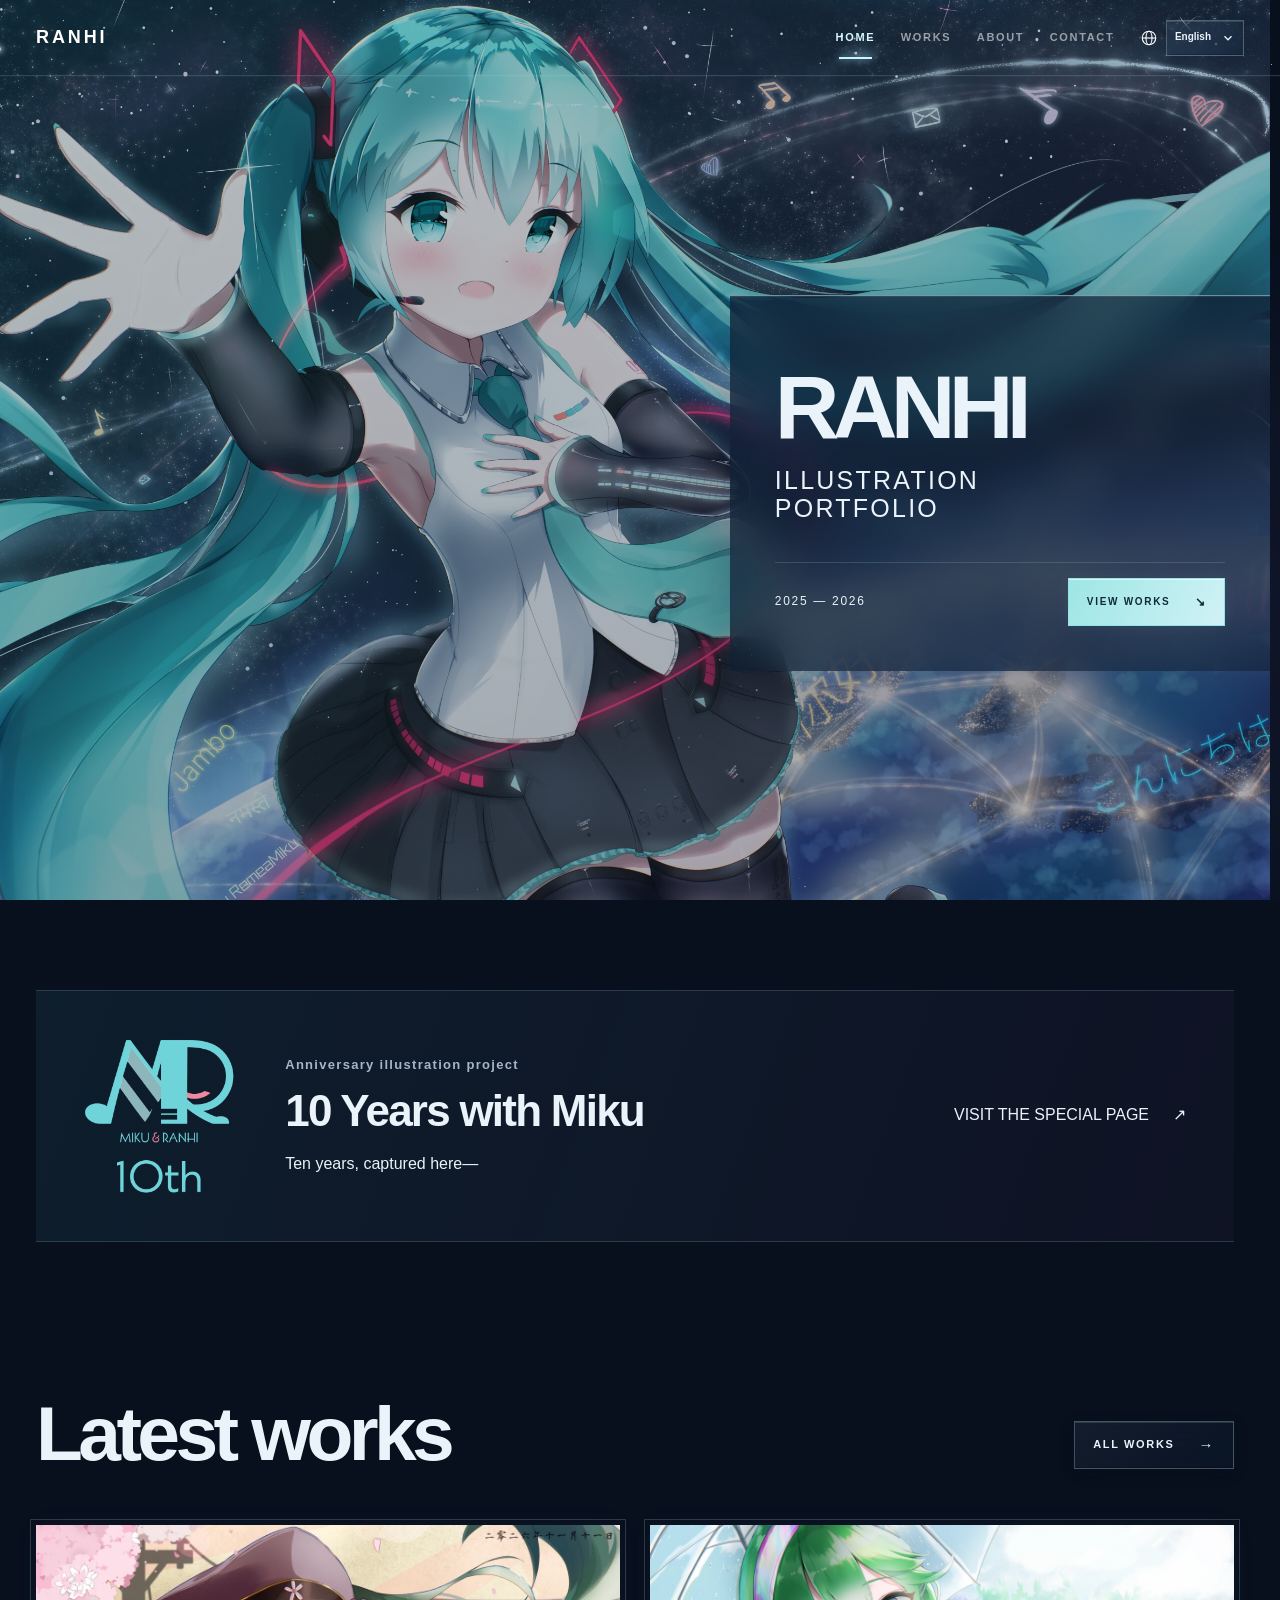
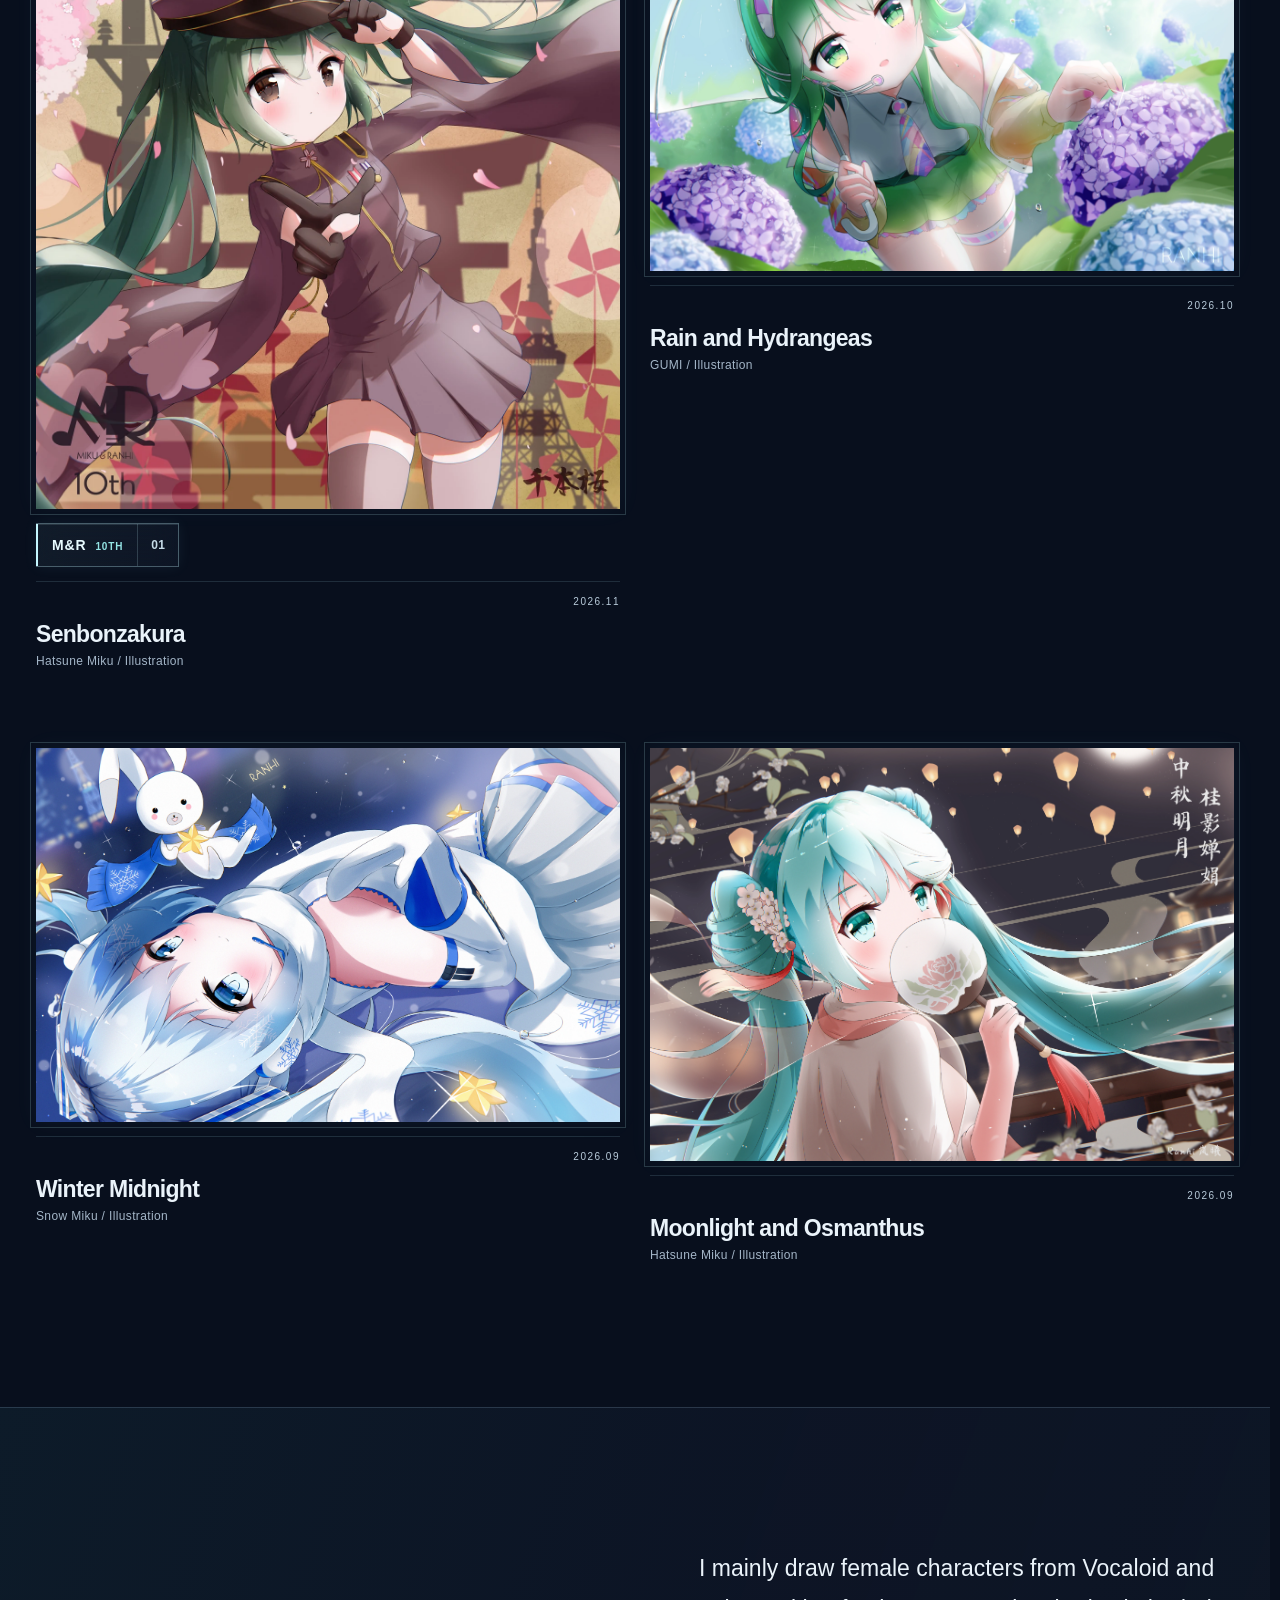
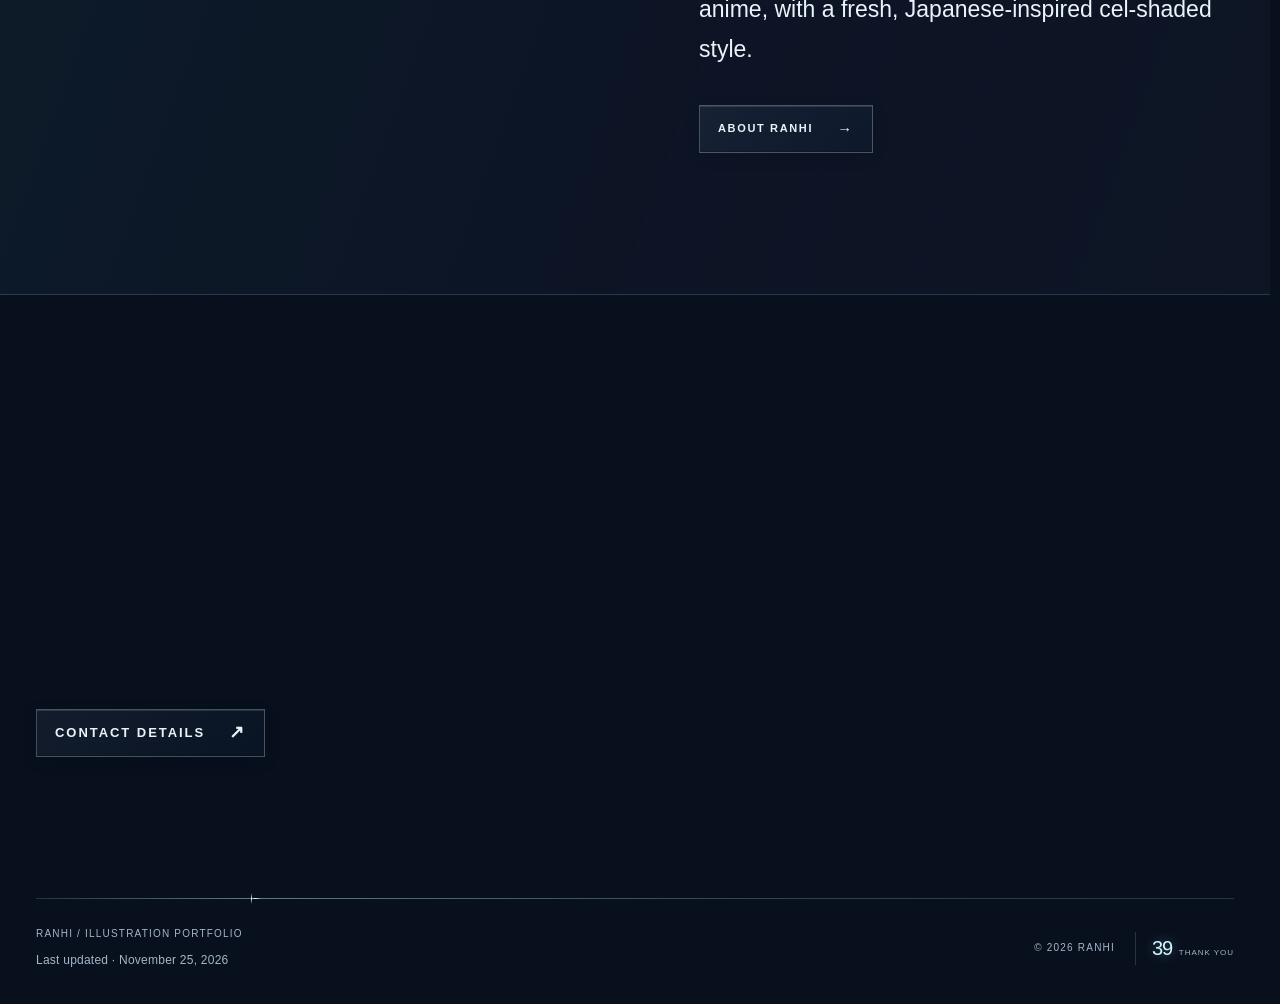
==== commit d5cb1f86: "Update artist timeline with focused study and a present-day mentorship milestone" ====
--- a/index.html
+++ b/index.html
@@ -10,7 +10,7 @@
     <link rel="apple-touch-icon" href="images/favicon.png" />
     <script src="theme.js?v=20261123-1"></script>
     <style>html[data-i18n-state="loading"] body { visibility: hidden; }</style>
-    <script src="i18n.js?v=20261123-1"></script>
+    <script src="i18n.js?v=20261125-1"></script>
     <link rel="stylesheet" href="style.css?v=20261112-5" />
     <link rel="stylesheet" href="theme.css?v=20261124-1" />
     <link rel="stylesheet" href="i18n.css?v=20261124-1" />
@@ -159,7 +159,7 @@
     <footer class="footer container">
       <div class="footer-meta">
         <span lang="en">RANHI / ILLUSTRATION PORTFOLIO</span>
-        <span class="last-updated"><span data-i18n="lastUpdated">Last updated</span> · <time data-last-updated datetime="2026-11-24">November 24, 2026</time></span>
+        <span class="last-updated"><span data-i18n="lastUpdated">Last updated</span> · <time data-last-updated datetime="2026-11-25">November 25, 2026</time></span>
       </div>
       <div class="footer-signoff">
         <span>© 2026 RANHI</span
--- a/i18n.css
+++ b/i18n.css
@@ -289,7 +289,7 @@
   padding: 32px 0;
   border-top: 1px solid var(--line);
 }
-.artist-timeline time {
+.artist-timeline :is(time, .timeline-date) {
   font-size: 18px;
   font-weight: 700;
   color: var(--accent, var(--aqua));
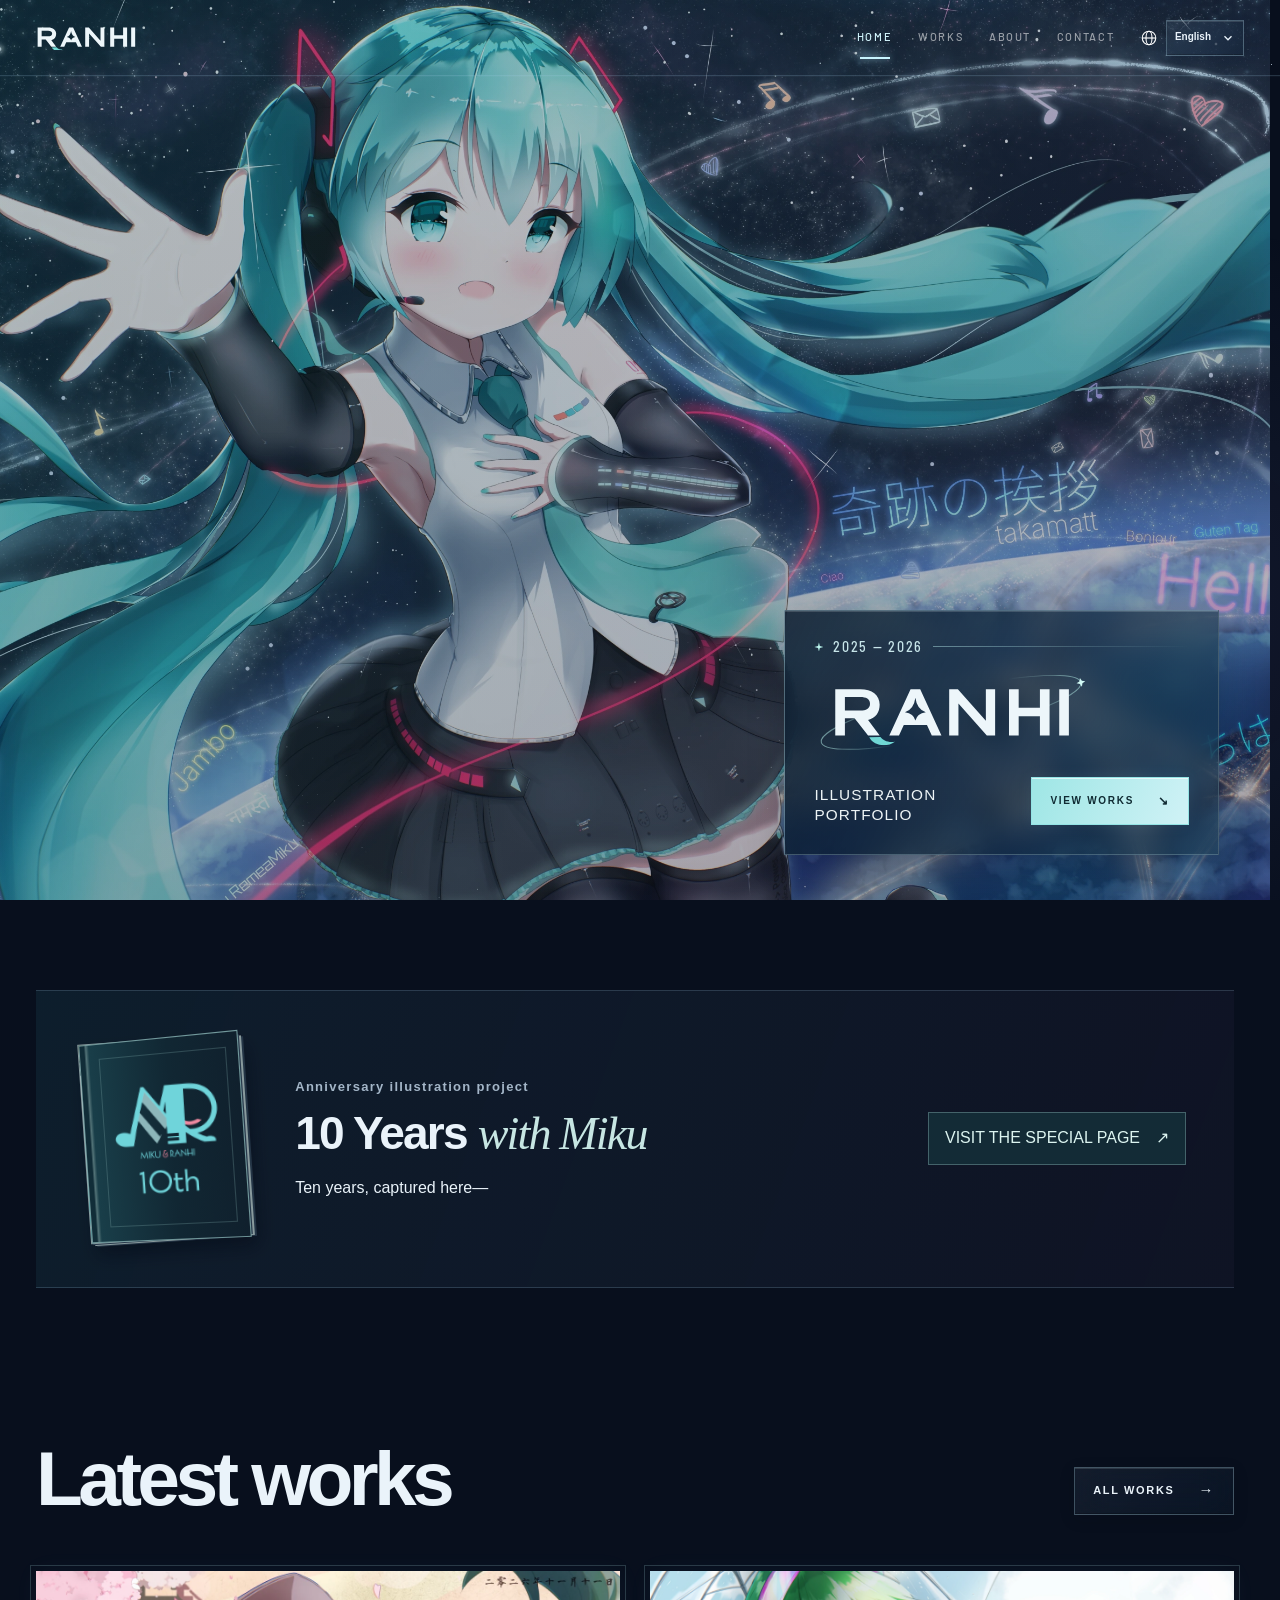
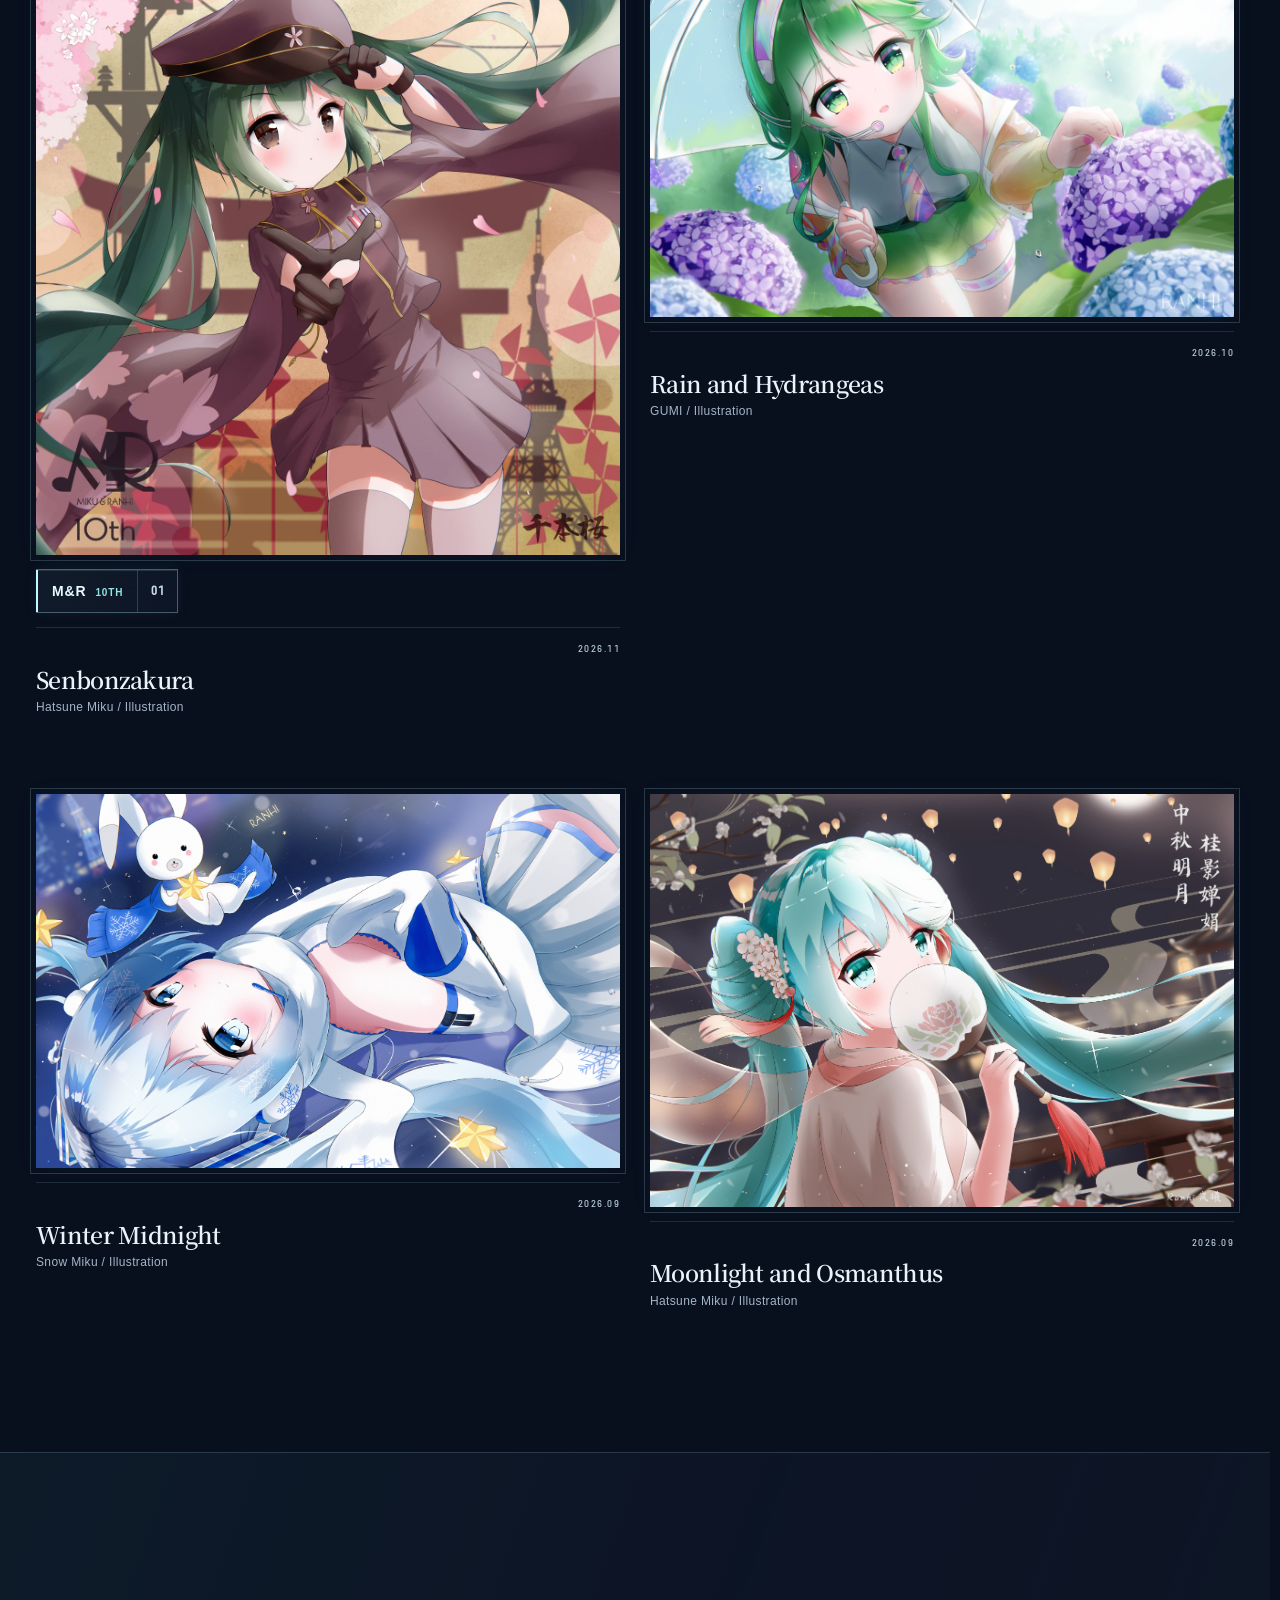
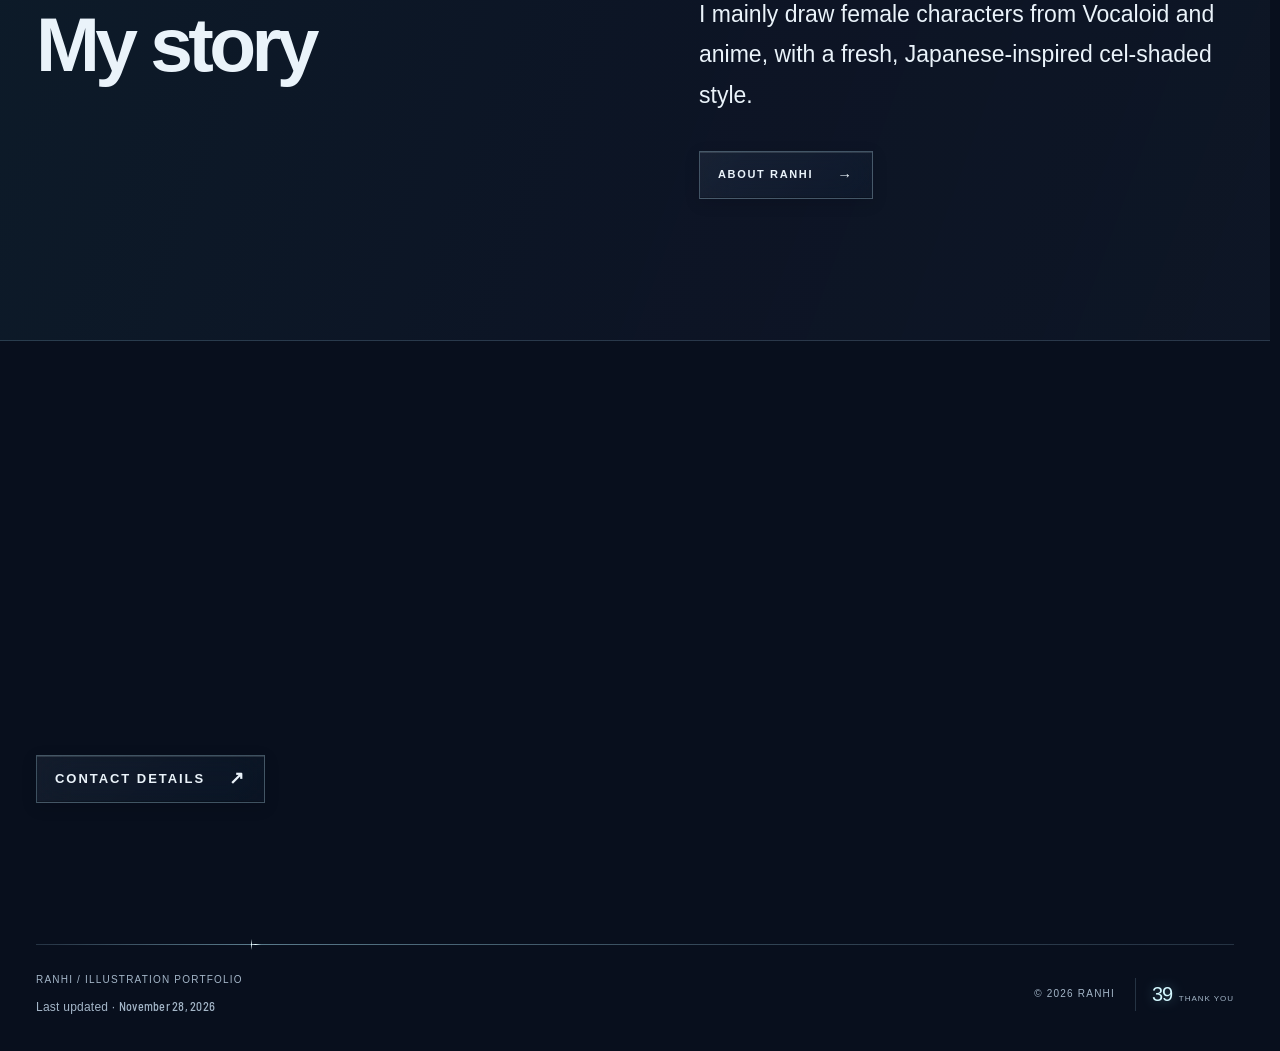
==== commit 8a09a4a7: "Refresh portfolio identity, cover layout, and artwork typography" ====
--- a/index.html
+++ b/index.html
@@ -11,18 +11,24 @@
     <script src="theme.js?v=20261123-1"></script>
     <style>html[data-i18n-state="loading"] body { visibility: hidden; }</style>
     <script src="i18n.js?v=20261125-1"></script>
-    <link rel="stylesheet" href="style.css?v=20261112-5" />
-    <link rel="stylesheet" href="theme.css?v=20261124-1" />
+    <link rel="stylesheet" href="style.css?v=20261127-3" />
+    <link rel="stylesheet" href="theme.css?v=20261127-cover" />
     <link rel="stylesheet" href="i18n.css?v=20261124-1" />
-    <link rel="stylesheet" href="anniversary.css?v=20261112-11" />
-    <link rel="stylesheet" href="atmosphere.css?v=20261124-3" />
+    <link rel="stylesheet" href="anniversary.css?v=20261127-1" />
+    <link rel="stylesheet" href="atmosphere.css?v=20261127-cover" />
     <script src="stars.js?v=20261123-2" defer></script>
     <script src="language-menu.js?v=20261124-1" defer></script>
+    <link rel="stylesheet" href="fonts/type.css?v=20261127-1" />
   </head>
   <body class="home-page" data-page-title="portfolio">
     <header class="site-header site-header--overlay">
       <div class="container nav">
-        <a class="brand" href="./" aria-label="RANHI home">RANHI</a>
+        <a class="brand" href="./" aria-label="RANHI home">
+          <svg class="brand-wordmark" viewBox="0 0 124 32" aria-hidden="true" focusable="false">
+            <use href="images/ranhi-wordmark.svg?v=3#wordmark"></use>
+            <use class="brand-glint" href="images/ranhi-wordmark.svg?v=3#wordmark"></use>
+          </svg>
+        </a>
         <nav class="navlinks" aria-label="Primary">
           <a href="./" aria-current="page" data-i18n="home">HOME</a
           ><a href="works/" data-i18n="works">WORKS</a><a href="about/" data-i18n="about">ABOUT</a
@@ -55,11 +61,29 @@
         <div class="hero-shade"></div>
         <div class="container hero-layout">
           <div class="glass-panel">
-            <h1 id="hero-title">RANHI</h1>
-            <p class="hero-subtitle">ILLUSTRATION<br />PORTFOLIO</p>
+            <div class="cover-edition"><span>2025 — 2026</span></div>
+            <h1 id="hero-title" aria-label="RANHI">
+              <svg class="cover-wordmark" viewBox="-9 -9 145 49" aria-hidden="true" focusable="false">
+                <defs>
+                  <linearGradient id="cover-orbit-fade">
+                    <stop stop-color="#a7ddd9" stop-opacity=".62"></stop>
+                    <stop offset=".74" stop-color="#a7ddd9" stop-opacity=".18"></stop>
+                    <stop offset="1" stop-color="#a7ddd9" stop-opacity="0"></stop>
+                  </linearGradient>
+                </defs>
+                <g transform="rotate(-13 62 15)" fill="none" stroke="url(#cover-orbit-fade)" stroke-width=".48">
+                  <path d="M18 6.14A69 11.5 0 0 0 -7 15A69 11.5 0 0 0 29 25.1"></path>
+                  <path transform="rotate(180 62 15)" d="M18 6.14A69 11.5 0 0 0 -7 15A69 11.5 0 0 0 29 25.1"></path>
+                </g>
+                <use href="images/ranhi-wordmark.svg?v=3#wordmark" width="124" height="32"></use>
+                <g transform="rotate(-13 62 15)">
+                  <path transform="translate(131 15)" d="M0-2.3.65-.65 2.3 0 .65.65 0 2.3-.65.65-2.3 0-.65-.65Z" fill="#d2f9f4"></path>
+                </g>
+              </svg>
+            </h1>
             <div class="hero-footer">
-              <span>2025 — 2026</span
-              ><a href="works/"
+              <p class="hero-subtitle">ILLUSTRATION<br />PORTFOLIO</p>
+              <a href="works/"
                 >VIEW WORKS <span aria-hidden="true">↘</span></a
               >
             </div>
@@ -69,15 +93,20 @@
       <!-- The special project is the first stop after the cover. -->
       <div class="anniversary-entry" data-home-content-start>
         <a class="anniversary-promo container" href="10-years-with-miku/" aria-labelledby="anniversary-promo-title anniversary-promo-action">
-          <svg class="anniversary-logo" viewBox="247 289 506 520" aria-hidden="true" focusable="false">
-            <image href="images/10-years-with-miku.png?v=20261004-2" width="1000" height="1000" />
-          </svg>
+          <span class="promo-book" aria-hidden="true">
+            <img class="promo-page" src="images/sp01-meeting-you-is-the-greatest-gift-1280.webp" alt="" loading="lazy" />
+            <span class="promo-cover">
+              <svg class="anniversary-logo" viewBox="247 289 506 520" focusable="false">
+                <image href="images/10-years-with-miku.png?v=20261004-2" width="1000" height="1000" />
+              </svg>
+            </span>
+          </span>
           <div>
             <p class="anniversary-kicker" data-i18n="anniversaryLabel">Anniversary illustration project</p>
-            <h2 id="anniversary-promo-title" lang="en">10 Years with Miku</h2>
+            <h2 id="anniversary-promo-title" lang="en">10 Years <em>with Miku</em></h2>
             <p data-i18n="anniversaryPromo">Ten years, captured here—</p>
           </div>
-          <span class="anniversary-promo-cta" id="anniversary-promo-action" data-i18n="anniversaryVisit">VISIT THE SPECIAL PAGE <span aria-hidden="true">↗</span></span>
+          <span class="anniversary-promo-cta"><span id="anniversary-promo-action" data-i18n="anniversaryVisit">VISIT THE SPECIAL PAGE</span><span aria-hidden="true">↗</span></span>
         </a>
       </div>
       <!-- Latest four works; keep this order in sync with the Works page. -->
@@ -159,7 +188,7 @@
     <footer class="footer container">
       <div class="footer-meta">
         <span lang="en">RANHI / ILLUSTRATION PORTFOLIO</span>
-        <span class="last-updated"><span data-i18n="lastUpdated">Last updated</span> · <time data-last-updated datetime="2026-11-25">November 25, 2026</time></span>
+        <span class="last-updated"><span data-i18n="lastUpdated">Last updated</span> · <time data-last-updated datetime="2026-11-28">November 28, 2026</time></span>
       </div>
       <div class="footer-signoff">
         <span>© 2026 RANHI</span
--- a/style.css
+++ b/style.css
@@ -58,9 +58,47 @@
   justify-content: space-between;
 }
 .brand {
-  font-size: 18px;
-  font-weight: 800;
-  letter-spacing: 0.16em;
+  display: inline-flex;
+  align-items: center;
+  justify-self: start;
+  width: 100px;
+  min-height: 44px;
+}
+.brand-wordmark { display: block; width: 100%; height: auto; }
+.brand-glint {
+  --wordmark-ink: #75f9ed;
+  opacity: 0;
+  pointer-events: none;
+}
+.brand:focus-visible { outline: 2px solid var(--accent); outline-offset: 3px; }
+.brand:focus-visible, .brand:hover { --wordmark-ink: #c7f4ee; }
+@media (prefers-reduced-motion: no-preference) {
+  .brand:focus-visible .brand-glint { animation: brand-trace 760ms ease-in-out; }
+  @media (hover: hover) {
+    .brand:hover .brand-glint { animation: brand-trace 760ms ease-in-out; }
+  }
+}
+@keyframes brand-trace {
+  from { opacity: 1; clip-path: polygon(-40% 0, -10% 0, -20% 100%, -50% 100%); }
+  to { opacity: 1; clip-path: polygon(115% 0, 145% 0, 135% 100%, 105% 100%); }
+}
+.profile-name {
+  display: flex;
+  align-items: center;
+  gap: clamp(14px, 2.4vw, 34px);
+  width: fit-content;
+  max-width: 100%;
+}
+.profile-wordmark { display: block; width: clamp(180px, 36vw, 490px); max-width: 78vw; height: auto; }
+.profile-seal {
+  display: inline-block;
+  writing-mode: vertical-rl;
+  padding: .38em .21em;
+  border: 1px solid currentColor;
+  color: #e5a2b0;
+  font: 500 clamp(16px, 2.1vw, 27px)/1.1 "Songti SC", SimSun, serif;
+  letter-spacing: .09em;
+  transform: rotate(4deg);
 }
 .navlinks {
   display: flex;
@@ -139,6 +177,11 @@
   letter-spacing: -0.075em;
   margin: 30px 0 23px;
 }
+.cover-wordmark {
+  display: block;
+  width: min(100%, clamp(190px, 25vw, 330px));
+  height: auto;
+}
 .hero-subtitle {
   font-size: clamp(17px, 2.1vw, 25px);
   line-height: 1.1;
@@ -459,7 +502,7 @@
     letter-spacing: 0.11em;
   }
   .brand {
-    font-size: 16px;
+    width: min(84px, 100%);
   }
   .hero {
     padding: 100px 0 32px;
--- a/theme.css
+++ b/theme.css
@@ -144,9 +144,11 @@
 }
 .home-intro-pending .glass-panel {
   transition:
-    opacity var(--home-intro-duration) ease,
-    transform var(--home-intro-duration) cubic-bezier(0.2, 0.75, 0.22, 1),
-    filter var(--home-intro-duration) ease;
+    clip-path var(--home-intro-duration) cubic-bezier(.22,.72,.22,1),
+    opacity var(--home-intro-duration) ease;
+}
+.home-intro-pending .glass-panel > * {
+  transition: transform var(--home-intro-duration) cubic-bezier(.22,.72,.22,1);
 }
 .home-intro-pending:not(.home-intro-revealing) .site-header--overlay {
   opacity: 0;
@@ -154,8 +156,13 @@
 }
 .home-intro-pending:not(.home-intro-revealing) .glass-panel {
   opacity: 0;
-  transform: translateX(58px) scale(0.98);
-  filter: blur(8px);
+  clip-path: inset(0 0 0 100%);
+}
+.home-intro-pending:not(.home-intro-revealing) .glass-panel > * {
+  transform: translateY(9px);
+}
+.home-intro-pending.home-intro-revealing .glass-panel {
+  clip-path: inset(0);
 }
 .home-intro-pending.home-intro-revealing .site-header--overlay,
 .home-intro-pending.home-intro-revealing .glass-panel {
--- a/anniversary.css
+++ b/anniversary.css
@@ -10,7 +10,7 @@
 }
 .anniversary-promo {
   display: grid;
-  grid-template-columns: 150px minmax(0, 1fr) auto;
+  grid-template-columns: clamp(112px, 13vw, 160px) minmax(0, 1fr) auto;
   align-items: center;
   gap: clamp(24px, 4vw, 58px);
   margin-bottom: 0;
@@ -27,6 +27,44 @@
   outline: 2px solid var(--accent);
   outline-offset: 5px;
 }
+.promo-book {
+  position: relative;
+  display: block;
+  aspect-ratio: 4 / 5;
+  perspective: 540px;
+  transform: rotate(-4deg);
+  border: 1px solid #879b9e;
+  box-shadow: 2px 1px #27394b, 4px 2px #899a9d, 6px 3px #243546, 7px 12px 18px #03081480;
+}
+.promo-page, .promo-cover {
+  position: absolute;
+  inset: 0;
+  width: 100%;
+  height: 100%;
+}
+.promo-page { object-fit: cover; object-position: 52% center; }
+.promo-cover {
+  display: grid;
+  place-items: center;
+  transform-origin: left center;
+  transform: rotateY(-9deg);
+  border: 1px solid #72999c;
+  background: linear-gradient(90deg, #112d38 3%, #56767a 4%, #193e49 6%, #112733 56%, #10202d);
+}
+.promo-cover::before {
+  content: "";
+  position: absolute;
+  inset: 7% 7% 7% 12%;
+  border: 1px solid #7ca6a64d;
+}
+.promo-cover .anniversary-logo { width: 66%; margin-left: 5%; }
+@media (prefers-reduced-motion: no-preference) {
+  .promo-cover { transition: transform 520ms cubic-bezier(.2,.65,.25,1); }
+  .anniversary-promo:focus-visible .promo-cover { transform: rotateY(-45deg); }
+  @media (hover: hover) {
+    .anniversary-promo:hover .promo-cover { transform: rotateY(-45deg); }
+  }
+}
 .anniversary-logo {
   display: block;
   width: 100%;
@@ -35,10 +73,16 @@
   overflow: hidden;
 }
 .anniversary-promo h2 {
-  font-size: clamp(26px, 3.5vw, 44px);
+  font-size: clamp(29px, 3.6vw, 54px);
   line-height: 1.12;
   letter-spacing: -0.04em;
   margin: 10px 0 14px;
+}
+.anniversary-promo h2 em {
+  font-family: Georgia, "Times New Roman", serif;
+  font-weight: 400;
+  color: #c7e6e3;
+  white-space: nowrap;
 }
 .anniversary-promo p {
   margin: 0;
@@ -51,10 +95,14 @@
   color: var(--muted);
 }
 .anniversary-promo-cta {
-  display: flex;
+  display: inline-flex;
+  justify-self: start;
   align-items: center;
-  gap: 24px;
-  padding: 14px 0;
+  gap: 1em;
+  padding: .75em 1em;
+  border: 1px solid #9cc6c45c;
+  color: #dcf4f0;
+  background: #132b36;
   font-size: 16px;
   white-space: nowrap;
 }
@@ -601,8 +649,8 @@
 }
 .series-sheet .senbonzakura .song-edition-heading h4 {
   position: relative; margin: 0; font-size: clamp(36px, 4.5vw, 64px);
-  font-family: "Yu Mincho", "Hiragino Mincho ProN", "Noto Serif CJK SC", "Songti SC", Georgia, serif;
-  font-weight: 700; line-height: 1.4; letter-spacing: .06em;
+  font-family: var(--artwork-serif);
+  font-weight: 600; line-height: 1.4; letter-spacing: .06em;
   text-shadow: 0 2px 16px var(--paper);
 }
 .song-edition-heading::before { content: ""; display: block; width: 44px; height: 3px; margin-bottom: 22px; background: var(--sakura-ink); }
@@ -740,7 +788,7 @@
 }
 @media (max-width: 900px) {
   .anniversary-promo { grid-template-columns: 120px minmax(0, 1fr); }
-  .anniversary-promo-cta { grid-column: 2; padding: 0; }
+  .anniversary-promo-cta { grid-column: 2; }
   .anniversary-stage { gap: 32px; }
   .anniversary-emblem { padding: 24px; }
 }
@@ -753,9 +801,9 @@
   .anniversary-thread { margin-inline: 0; }
   .anniversary-waiting { grid-template-columns: 1fr; }
   .anniversary-monogram { font-size: 100px; }
-  .anniversary-promo { grid-template-columns: 1fr; gap: 20px; }
-  .anniversary-promo .anniversary-logo { width: 110px; }
-  .anniversary-promo-cta { grid-column: 1; }
+  .anniversary-promo { grid-template-columns: minmax(54px, 23%) minmax(0, 1fr); gap: 16px; }
+  .anniversary-promo .promo-book { align-self: start; }
+  .anniversary-promo-cta { grid-column: 2; white-space: normal; font-size: 14px; }
 }
 
 /* Alternate song sleeves by entry order; the reading order stays image-first on mobile. */
--- a/atmosphere.css
+++ b/atmosphere.css
@@ -93,10 +93,71 @@
   box-shadow: 0 1px 0 #e0f4ff08;
 }
 .site-header--overlay:not(.is-scrolled) { background: transparent; }
-.glass-panel {
-  border-top: 1px solid #c4f4ff80;
-  background: linear-gradient(120deg, #0c1c31bd, #101d32a6);
-  box-shadow: inset 0 1px #efffff14, 0 24px 60px #02071130;
+.home-page .hero {
+  min-height: 100svh;
+  align-content: end;
+  padding: 118px 0 clamp(24px, 5svh, 64px);
+}
+.hero .hero-layout {
+  width: min(92%, 1560px);
+  margin-inline: auto;
+}
+.hero .glass-panel {
+  position: relative;
+  width: min(100%, clamp(350px, 34vw, 470px));
+  padding: clamp(20px, 2.3vw, 34px);
+  background: linear-gradient(112deg, #0a1b2ed9, #0c2439af 58%, #19394b77);
+  border: 1px solid #d1f6ff42;
+  box-shadow: inset 0 1px #efffff28, 0 12px 34px #02071136;
+  backdrop-filter: blur(12px);
+  -webkit-backdrop-filter: blur(12px);
+}
+.cover-edition {
+  display: flex;
+  align-items: center;
+  gap: 10px;
+  color: #c7e5e9;
+  font: 500 14px/1 var(--catalogue-font, sans-serif);
+  letter-spacing: .12em;
+}
+.cover-edition::before {
+  content: "";
+  width: 9px;
+  height: 9px;
+  background: #bbf5ed;
+  clip-path: polygon(50% 0,60% 39%,100% 50%,60% 61%,50% 100%,40% 61%,0 50%,40% 39%);
+}
+.cover-edition::after {
+  content: "";
+  flex: 1;
+  height: 1px;
+  background: linear-gradient(90deg, #b9eded75, transparent);
+}
+.hero .glass-panel h1 { margin: 12px 0 16px; }
+.hero .cover-wordmark { width: min(85%, 280px); }
+.hero .glass-panel .hero-footer {
+  margin: 0;
+  padding: 0;
+  border: 0;
+  gap: 12px;
+  align-items: end;
+}
+.hero .glass-panel .hero-subtitle {
+  font-size: clamp(15px, 1.2vw, 18px);
+  line-height: 1.3;
+  letter-spacing: .07em;
+  color: #edf4f6;
+}
+.hero-subtitle:lang(zh) br { display: none; }
+.hero-footer .hero-subtitle:lang(zh) { font-size: 21px; letter-spacing: .08em; }
+@media (max-width: 760px) {
+  .home-page .hero { padding-bottom: max(18px, env(safe-area-inset-bottom)); }
+  .hero .hero-layout { width: calc(100% - 32px); }
+  .hero .glass-panel { width: min(100%, 340px); padding: 17px 21px; }
+  .hero .cover-wordmark { width: min(73%, 194px); }
+  .hero .glass-panel h1 { margin: 8px 0; }
+  .hero .hero-background { background-position: 39% center; }
+  .hero .glass-panel .hero-footer a { min-height: 44px; padding: 8px 14px; }
 }
 .artist-intro { background: linear-gradient(110deg, #162d3c66, #151d3266, #22304438); }
 .anniversary-promo { background: linear-gradient(110deg, #17344466, #26213a42); }
@@ -441,24 +502,25 @@
   text-align: center;
   cursor: pointer;
 }
+.constellation-node::before,
+.constellation-node::after {
+  content: "";
+  position: absolute;
+  box-sizing: border-box;
+  left: 50%;
+  top: 0;
+  translate: -50% -50%;
+}
 .constellation-node::before {
-  content: "";
-  position: absolute;
   width: 10px;
   height: 10px;
-  left: calc(50% - 5px);
-  top: -5px;
   background: #c6eaf4;
   clip-path: polygon(50% 0, 62% 38%, 100% 50%, 62% 62%, 50% 100%, 38% 62%, 0 50%, 38% 38%);
   transition: transform 300ms ease, background-color 300ms ease;
 }
 .constellation-node::after {
-  content: "";
-  position: absolute;
   width: 28px;
   height: 28px;
-  top: -14px;
-  left: calc(50% - 14px);
   border: 1px solid #c2f4ff00;
   border-radius: 50%;
   box-shadow: 0 0 22px #bceeff00;
--- a/fonts/type.css
+++ b/fonts/type.css
@@ -0,0 +1,62 @@
+/* Titles use regional glyphs. Each subset includes the published titles and Latin letters. */
+@font-face {
+  font-family: "Portfolio Serif SC";
+  src: url("serif-sc.ttf") format("truetype");
+  font-weight: 600;
+  font-display: swap;
+}
+@font-face {
+  font-family: "Portfolio Serif TC";
+  src: url("serif-tc.ttf") format("truetype");
+  font-weight: 600;
+  font-display: swap;
+}
+@font-face {
+  font-family: "Portfolio Serif JP";
+  src: url("serif-jp.ttf") format("truetype");
+  font-weight: 600;
+  font-display: swap;
+}
+@font-face {
+  font-family: "Barlow Semi Condensed";
+  src: url("barlow-catalogue.ttf") format("truetype");
+  font-weight: 500;
+  font-display: swap;
+}
+@font-face {
+  font-family: Barlow;
+  src: url("barlow-interface.ttf") format("truetype");
+  font-weight: 500;
+  font-display: swap;
+}
+:root {
+  --artwork-serif: "Portfolio Serif SC", "Noto Serif SC", Georgia, serif;
+  --catalogue-font: "Barlow Semi Condensed", system-ui, sans-serif;
+}
+:root:lang(zh-Hant) { --artwork-serif: "Portfolio Serif TC", "Noto Serif TC", Georgia, serif; }
+:root:lang(ja) { --artwork-serif: "Portfolio Serif JP", "Noto Serif JP", Georgia, serif; }
+
+[data-artwork-title],
+.series-sheet .series-art-copy h4,
+.series-sheet .song-edition-heading h4,
+.series-path strong,
+.series-track-heading h3 {
+  font-family: var(--artwork-serif);
+  font-weight: 600;
+}
+[data-artwork-title] { line-height: 1.25; letter-spacing: 0; }
+.detail-info [data-artwork-title] { line-height: 1.25; overflow-wrap: anywhere; }
+.navlinks > a:lang(en) { font-family: Barlow, system-ui, sans-serif; font-weight: 500; }
+
+.catalogue-value, .card-meta, .hero-footer > span,
+time, .constellation-year, .contact-group-number, .anniversary-dateline,
+.anniversary-work-badge b, .series-code, .record-catalog,
+.series-album-number, .cover-record-disc span {
+  font-family: var(--catalogue-font);
+  font-variant-numeric: tabular-nums;
+}
+.detail-info .catalogue-value, .detail-info .anniversary-work-badge b {
+  font-size: 17px;
+  font-weight: 500;
+  letter-spacing: .04em;
+}
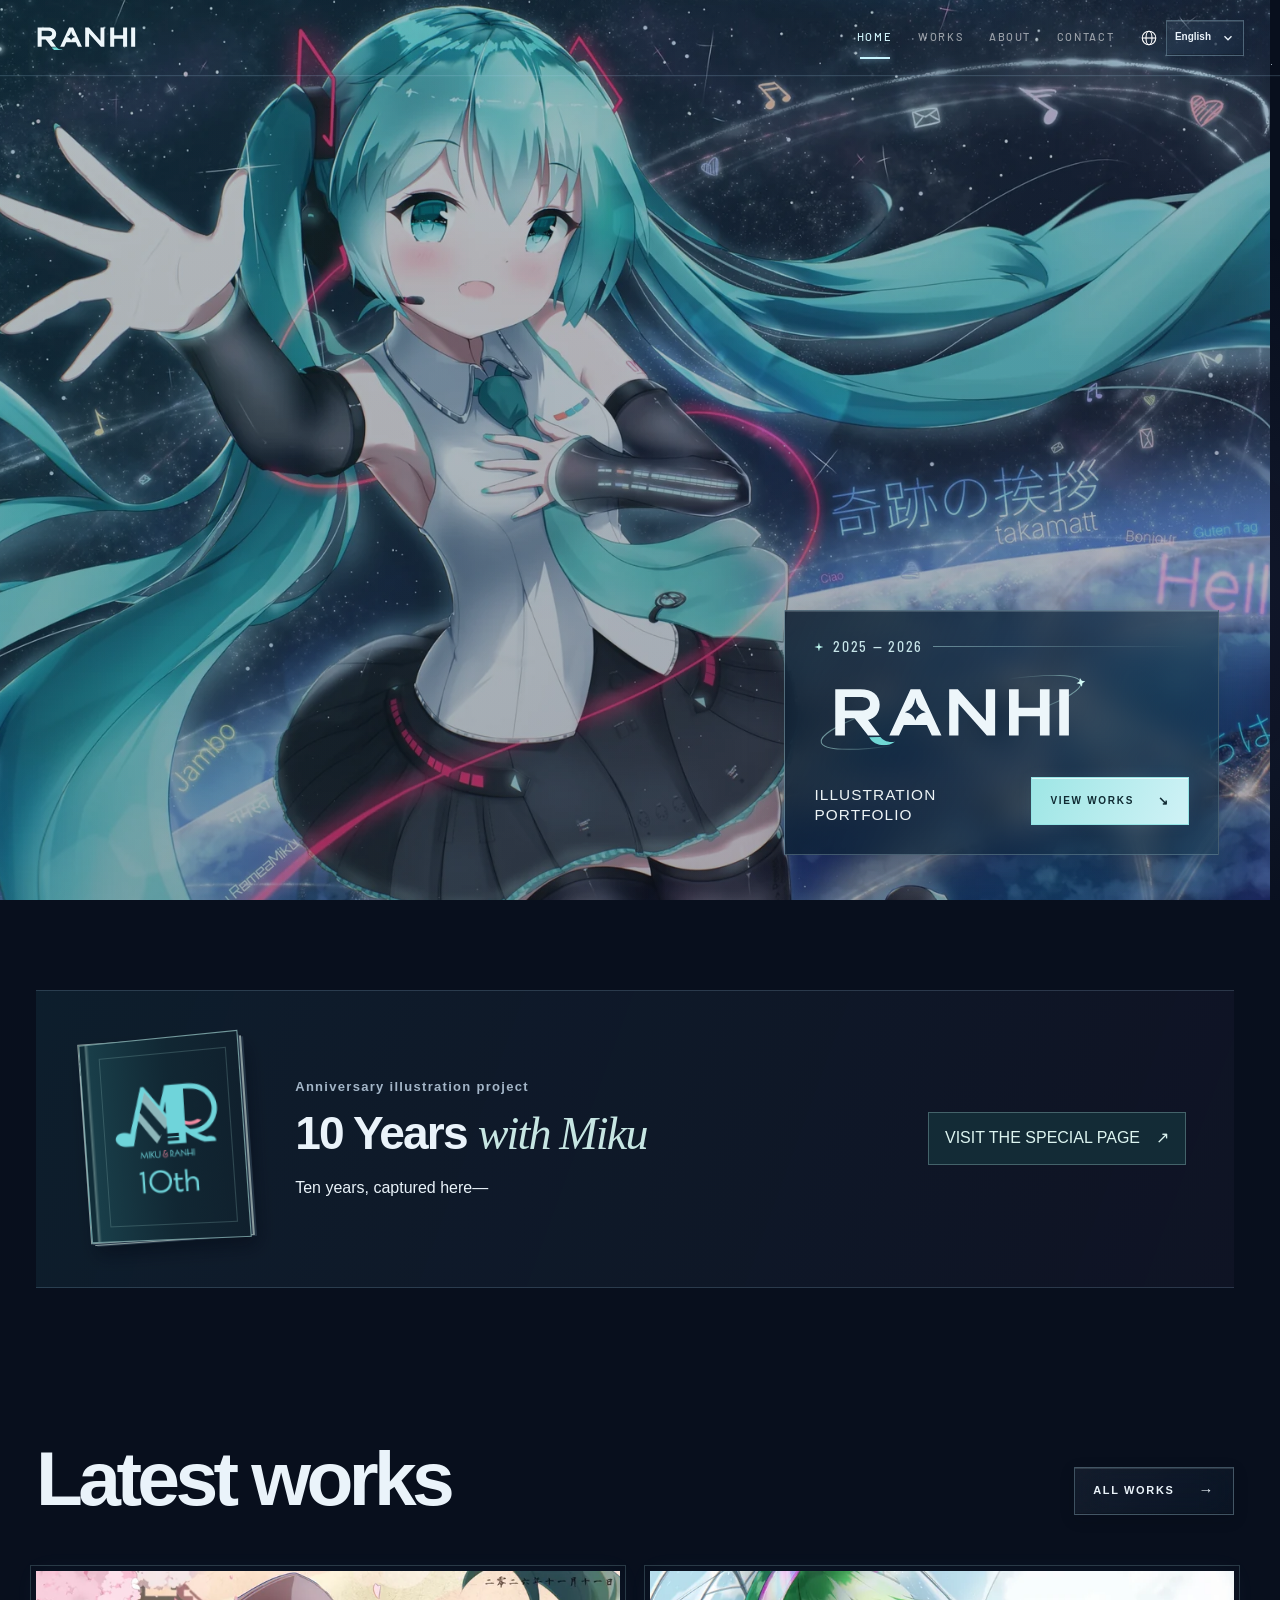
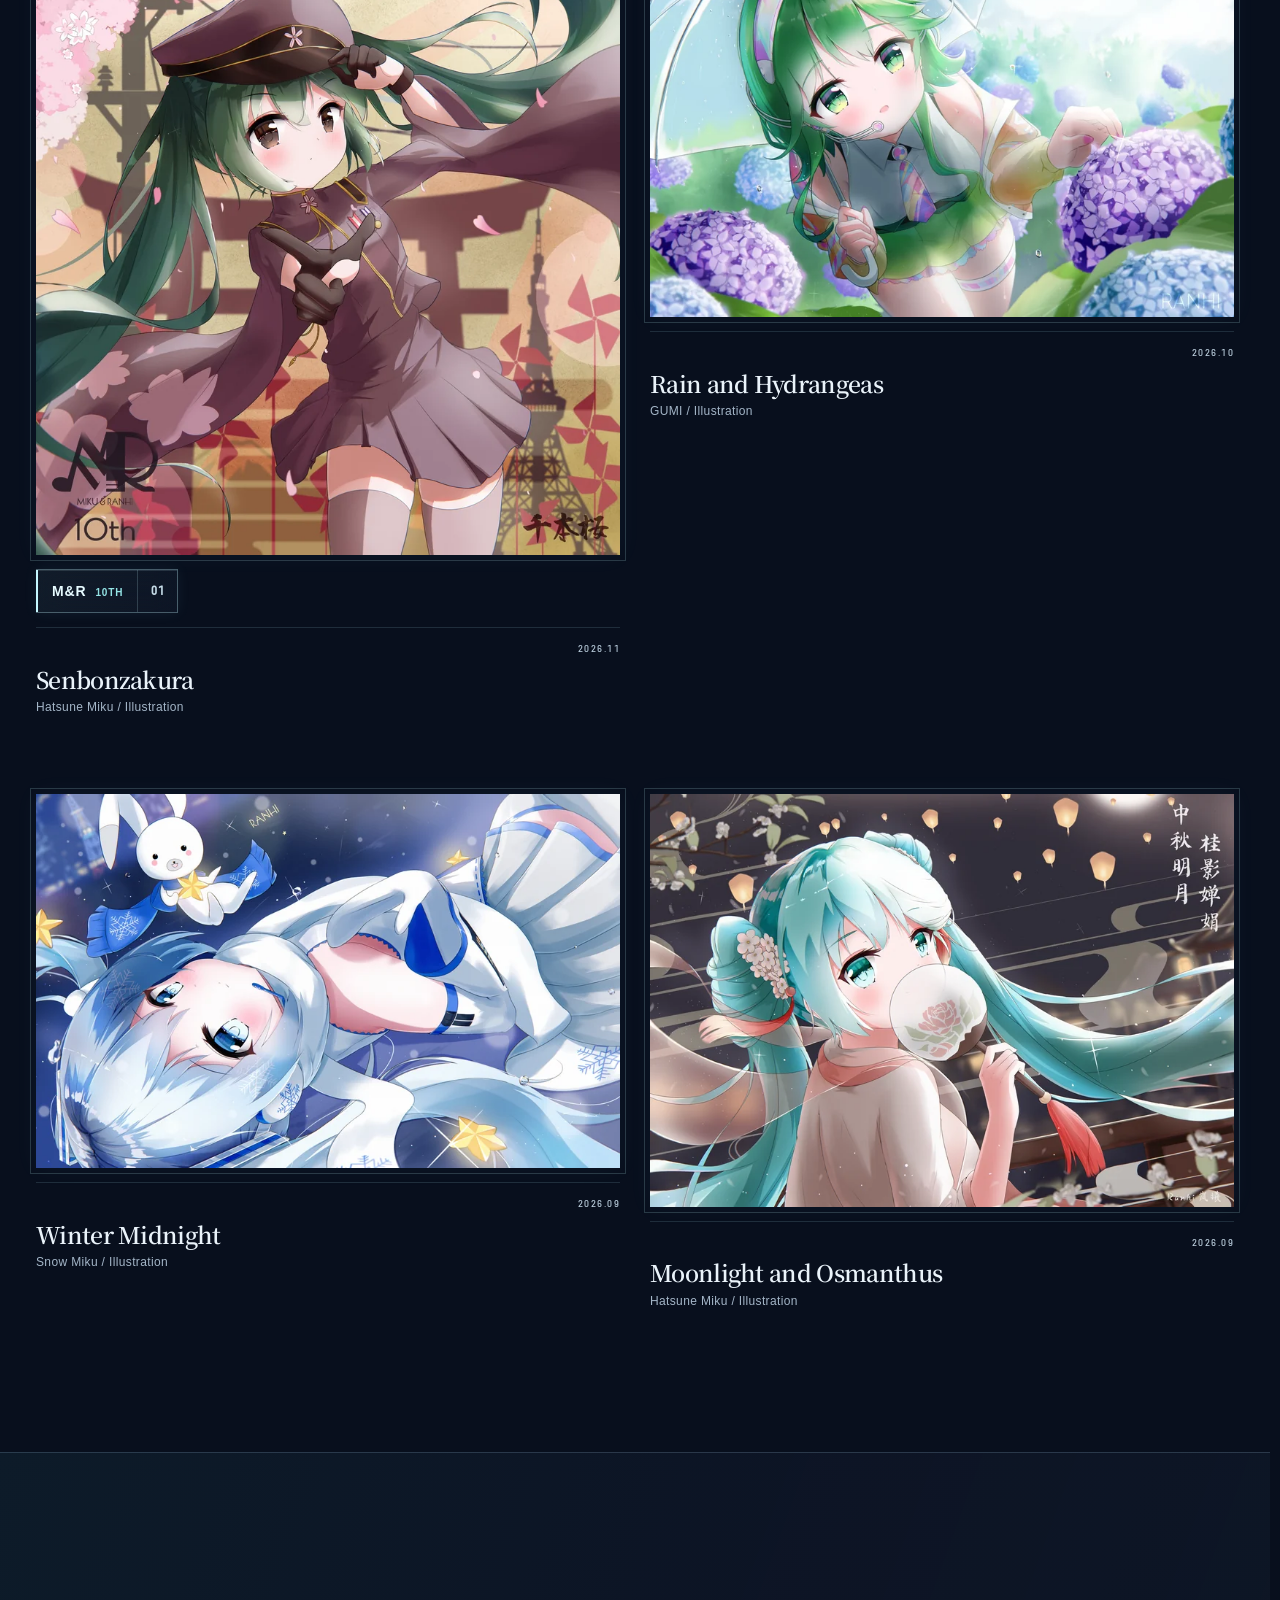
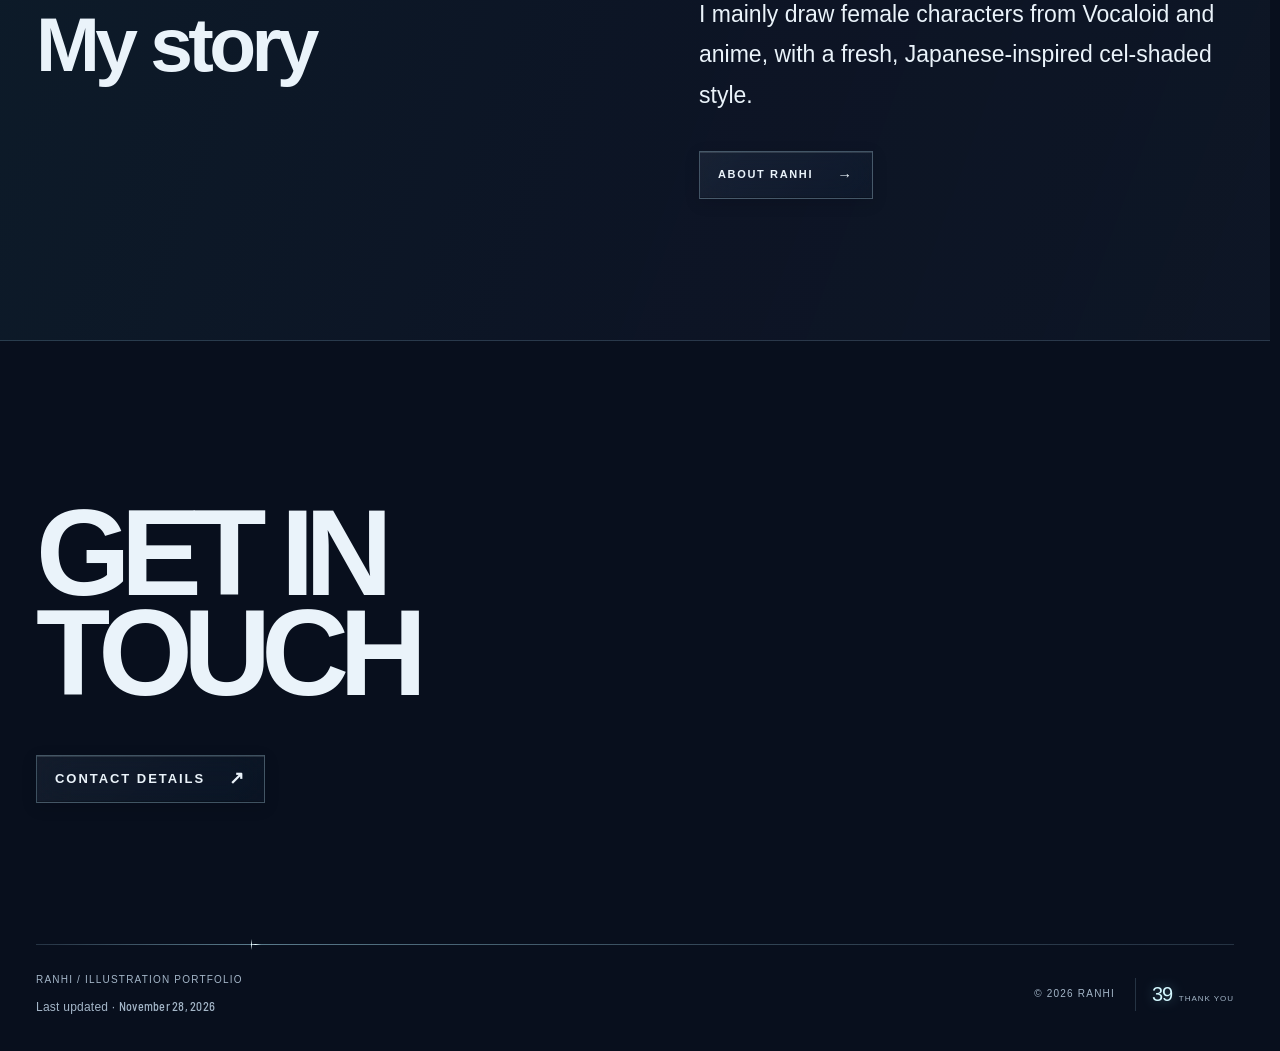
==== commit c13d7256: "Prioritize cover loading and serve responsive portfolio previews" ====
--- a/index.html
+++ b/index.html
@@ -4,6 +4,7 @@
     <meta charset="utf-8" />
     <link rel="canonical" href="https://ranhi.net/" />
     <meta name="viewport" content="width=device-width,initial-scale=1" />
+    <link rel="preload" as="image" href="images/cover-the-new-mirai-portrait.webp" media="(max-width: 760px) and (max-aspect-ratio: 3/4)" fetchpriority="high" />
     <meta name="description" content="RANHI — Anime illustration portfolio." />
     <title>RANHI — Illustration Portfolio</title>
     <link rel="icon" type="image/png" href="images/favicon.png" />
@@ -11,11 +12,11 @@
     <script src="theme.js?v=20261123-1"></script>
     <style>html[data-i18n-state="loading"] body { visibility: hidden; }</style>
     <script src="i18n.js?v=20261125-1"></script>
-    <link rel="stylesheet" href="style.css?v=20261127-3" />
+    <link rel="stylesheet" href="style.css?v=20261128-cover" />
     <link rel="stylesheet" href="theme.css?v=20261127-cover" />
     <link rel="stylesheet" href="i18n.css?v=20261124-1" />
-    <link rel="stylesheet" href="anniversary.css?v=20261127-1" />
-    <link rel="stylesheet" href="atmosphere.css?v=20261127-cover" />
+    <link rel="stylesheet" href="anniversary-promo.css" />
+    <link rel="stylesheet" href="atmosphere.css?v=20261128-cover" />
     <script src="stars.js?v=20261123-2" defer></script>
     <script src="language-menu.js?v=20261124-1" defer></script>
     <link rel="stylesheet" href="fonts/type.css?v=20261127-1" />
@@ -53,11 +54,16 @@
     <main>
       <!-- Full-screen cover and introduction -->
       <section class="hero" aria-labelledby="hero-title">
-        <div
+        <picture
           class="hero-background"
           role="img"
           aria-label="Hatsune Miku cover illustration"
-        ></div>
+        >
+          <source media="(max-width: 760px) and (max-aspect-ratio: 3/4)" srcset="images/cover-the-new-mirai-portrait.webp" />
+          <img src="images/cover-the-new-mirai.webp"
+            srcset="images/cover-the-new-mirai-1600.webp 1600w, images/cover-the-new-mirai.webp 2480w"
+            sizes="100vw" width="2480" height="1754" alt="" fetchpriority="high" />
+        </picture>
         <div class="hero-shade"></div>
         <div class="container hero-layout">
           <div class="glass-panel">
@@ -94,7 +100,7 @@
       <div class="anniversary-entry" data-home-content-start>
         <a class="anniversary-promo container" href="10-years-with-miku/" aria-labelledby="anniversary-promo-title anniversary-promo-action">
           <span class="promo-book" aria-hidden="true">
-            <img class="promo-page" src="images/sp01-meeting-you-is-the-greatest-gift-1280.webp" alt="" loading="lazy" />
+            <img class="promo-page" src="images/sp01-meeting-you-is-the-greatest-gift-360.webp" alt="" loading="lazy" fetchpriority="low" />
             <span class="promo-cover">
               <svg class="anniversary-logo" viewBox="247 289 506 520" focusable="false">
                 <image href="images/10-years-with-miku.png?v=20261004-2" width="1000" height="1000" />
@@ -122,7 +128,10 @@
           </div>
           <div class="work-grid">
             <a class="work-card work-card--anniversary" href="works/#senbonzakura">
-              <div class="thumb"><img src="images/01-senbonzakura-1280.webp?v=20261112-2" alt="Senbonzakura" width="1280" height="1280" loading="lazy" /></div>
+              <div class="thumb"><img src="images/01-senbonzakura-800.webp"
+                srcset="images/01-senbonzakura-800.webp 800w, images/01-senbonzakura-1280.webp?v=20261112-2 1280w"
+                sizes="auto, (max-width: 760px) 100vw, (min-width: 1292px) 595px, 50vw"
+                alt="Senbonzakura" width="1280" height="1280" loading="lazy" fetchpriority="low" /></div>
               <span class="anniversary-work-badge"><span lang="en">M&amp;R <em>10TH</em></span><b>01</b></span>
               <div class="card-meta"><span>2026.11</span></div>
               <h3 data-artwork-title="senbonzakura">Senbonzakura</h3>
@@ -130,7 +139,10 @@
             </a>
             <a class="work-card" href="works/#rain-and-hydrangeas">
               <div class="thumb">
-                <img src="images/rain-and-hydrangeas.webp" alt="Rain and Hydrangeas — GUMI among hydrangeas after the rain" width="2564" height="1520" loading="lazy" />
+                <img src="images/rain-and-hydrangeas-800.webp"
+                  srcset="images/rain-and-hydrangeas-800.webp 800w, images/rain-and-hydrangeas-1280.webp 1280w"
+                  sizes="auto, (max-width: 760px) 100vw, (min-width: 1292px) 595px, 50vw"
+                  alt="Rain and Hydrangeas — GUMI among hydrangeas after the rain" width="2564" height="1520" loading="lazy" fetchpriority="low" />
               </div>
               <div class="card-meta"><span>2026.10</span></div>
               <h3 data-artwork-title="rain-and-hydrangeas">Rain and Hydrangeas</h3>
@@ -139,11 +151,14 @@
             <a class="work-card" href="works/#winter-midnight">
               <div class="thumb">
                 <img
-                  src="images/winter-midnight-a.webp"
+                  src="images/winter-midnight-a-800.webp"
+                  srcset="images/winter-midnight-a-800.webp 800w, images/winter-midnight-a-1280.webp 1280w"
+                  sizes="auto, (max-width: 760px) 100vw, (min-width: 1292px) 595px, 50vw"
                   alt="Winter Midnight — Snow Miku on the water on a snowy Sapporo night"
                   width="3071"
                   height="1969"
                   loading="lazy"
+                  fetchpriority="low"
                 />
               </div>
               <div class="card-meta"><span>2026.09</span></div>
@@ -151,7 +166,10 @@
               <p>Snow Miku / Illustration</p>
             </a>
             <a class="work-card" href="works/#moonlight-and-osmanthus">
-              <div class="thumb"><img src="images/moonlight-and-osmanthus.webp" alt="Moonlight and Osmanthus" width="4961" height="3508" loading="lazy" /></div>
+              <div class="thumb"><img src="images/moonlight-and-osmanthus-800.webp"
+                srcset="images/moonlight-and-osmanthus-800.webp 800w, images/moonlight-and-osmanthus-1280.webp 1280w"
+                sizes="auto, (max-width: 760px) 100vw, (min-width: 1292px) 595px, 50vw"
+                alt="Moonlight and Osmanthus" width="4961" height="3508" loading="lazy" fetchpriority="low" /></div>
               <div class="card-meta"><span>2026.09</span></div>
               <h3 data-artwork-title="moonlight-and-osmanthus">Moonlight and Osmanthus</h3>
               <p>Hatsune Miku / Illustration</p>
--- a/style.css
+++ b/style.css
@@ -129,9 +129,17 @@
 .hero-background {
   position: absolute;
   inset: -22px;
-  background: url("images/cover-the-new-mirai.webp") center/cover no-repeat;
-  filter: brightness(0.77) saturate(0.84) blur(5px);
   z-index: -2;
+}
+.hero-background img {
+  width: 100%;
+  height: 100%;
+  object-fit: cover;
+}
+/* The cover can paint while localized text is still waiting for its dictionary. */
+html[data-i18n-state="loading"] .hero-background,
+html[data-i18n-state="loading"] .hero-shade {
+  visibility: visible;
 }
 .hero-shade {
   position: absolute;
@@ -509,7 +517,6 @@
     min-height: 760px;
   }
   .hero-background {
-    background-position: 45% center;
     inset: -15px;
   }
   .glass-panel {
--- a/anniversary-promo.css
+++ b/anniversary-promo.css
@@ -0,0 +1,115 @@
+/* A separate visual identity, using the colours of the original anniversary logo. */
+.anniversary-promo {
+  --anniversary-mint: #70d0d7;
+  --anniversary-peach: #f2c58b;
+  --anniversary-pink: #eb8aa6;
+}
+.anniversary-entry {
+  padding-top: clamp(48px, 7vw, 96px);
+}
+.anniversary-promo {
+  display: grid;
+  grid-template-columns: clamp(112px, 13vw, 160px) minmax(0, 1fr) auto;
+  align-items: center;
+  gap: clamp(24px, 4vw, 58px);
+  margin-bottom: 0;
+  padding: clamp(24px, 4vw, 48px);
+  border-block: 1px solid var(--line);
+  background: linear-gradient(110deg, #70d0d716, #f2c58b12);
+  transition: background-color 350ms ease, border-color 350ms ease;
+}
+.anniversary-promo:hover {
+  border-color: var(--anniversary-mint);
+  background-color: #70d0d709;
+}
+.anniversary-promo:focus-visible {
+  outline: 2px solid var(--accent);
+  outline-offset: 5px;
+}
+.promo-book {
+  position: relative;
+  display: block;
+  aspect-ratio: 4 / 5;
+  perspective: 540px;
+  transform: rotate(-4deg);
+  border: 1px solid #879b9e;
+  box-shadow: 2px 1px #27394b, 4px 2px #899a9d, 6px 3px #243546, 7px 12px 18px #03081480;
+}
+.promo-page, .promo-cover {
+  position: absolute;
+  inset: 0;
+  width: 100%;
+  height: 100%;
+}
+.promo-page { object-fit: cover; object-position: 52% center; }
+.promo-cover {
+  display: grid;
+  place-items: center;
+  transform-origin: left center;
+  transform: rotateY(-9deg);
+  border: 1px solid #72999c;
+  background: linear-gradient(90deg, #112d38 3%, #56767a 4%, #193e49 6%, #112733 56%, #10202d);
+}
+.promo-cover::before {
+  content: "";
+  position: absolute;
+  inset: 7% 7% 7% 12%;
+  border: 1px solid #7ca6a64d;
+}
+.promo-cover .anniversary-logo { width: 66%; margin-left: 5%; }
+@media (prefers-reduced-motion: no-preference) {
+  .promo-cover { transition: transform 520ms cubic-bezier(.2,.65,.25,1); }
+  .anniversary-promo:focus-visible .promo-cover { transform: rotateY(-45deg); }
+  @media (hover: hover) {
+    .anniversary-promo:hover .promo-cover { transform: rotateY(-45deg); }
+  }
+}
+.promo-cover svg {
+  display: block;
+  height: auto;
+  aspect-ratio: 506 / 520;
+  overflow: hidden;
+}
+.anniversary-promo h2 {
+  font-size: clamp(29px, 3.6vw, 54px);
+  line-height: 1.12;
+  letter-spacing: -0.04em;
+  margin: 10px 0 14px;
+}
+.anniversary-promo h2 em {
+  font-family: Georgia, "Times New Roman", serif;
+  font-weight: 400;
+  color: #c7e6e3;
+  white-space: nowrap;
+}
+.anniversary-promo p {
+  margin: 0;
+  line-height: 1.8;
+}
+.anniversary-kicker {
+  font-size: 13px;
+  font-weight: 600;
+  letter-spacing: 0.1em;
+  color: var(--muted);
+}
+.anniversary-promo-cta {
+  display: inline-flex;
+  justify-self: start;
+  align-items: center;
+  gap: 1em;
+  padding: .75em 1em;
+  border: 1px solid #9cc6c45c;
+  color: #dcf4f0;
+  background: #132b36;
+  font-size: 16px;
+  white-space: nowrap;
+}
+@media (max-width: 900px) {
+  .anniversary-promo { grid-template-columns: 120px minmax(0, 1fr); }
+  .anniversary-promo-cta { grid-column: 2; }
+}
+@media (max-width: 650px) {
+  .anniversary-promo { grid-template-columns: minmax(54px, 23%) minmax(0, 1fr); gap: 16px; }
+  .anniversary-promo .promo-book { align-self: start; }
+  .anniversary-promo-cta { grid-column: 2; white-space: normal; font-size: 14px; }
+}
--- a/atmosphere.css
+++ b/atmosphere.css
@@ -156,7 +156,7 @@
   .hero .glass-panel { width: min(100%, 340px); padding: 17px 21px; }
   .hero .cover-wordmark { width: min(73%, 194px); }
   .hero .glass-panel h1 { margin: 8px 0; }
-  .hero .hero-background { background-position: 39% center; }
+  .hero-background img { object-position: 39% center; }
   .hero .glass-panel .hero-footer a { min-height: 44px; padding: 8px 14px; }
 }
 .artist-intro { background: linear-gradient(110deg, #162d3c66, #151d3266, #22304438); }
